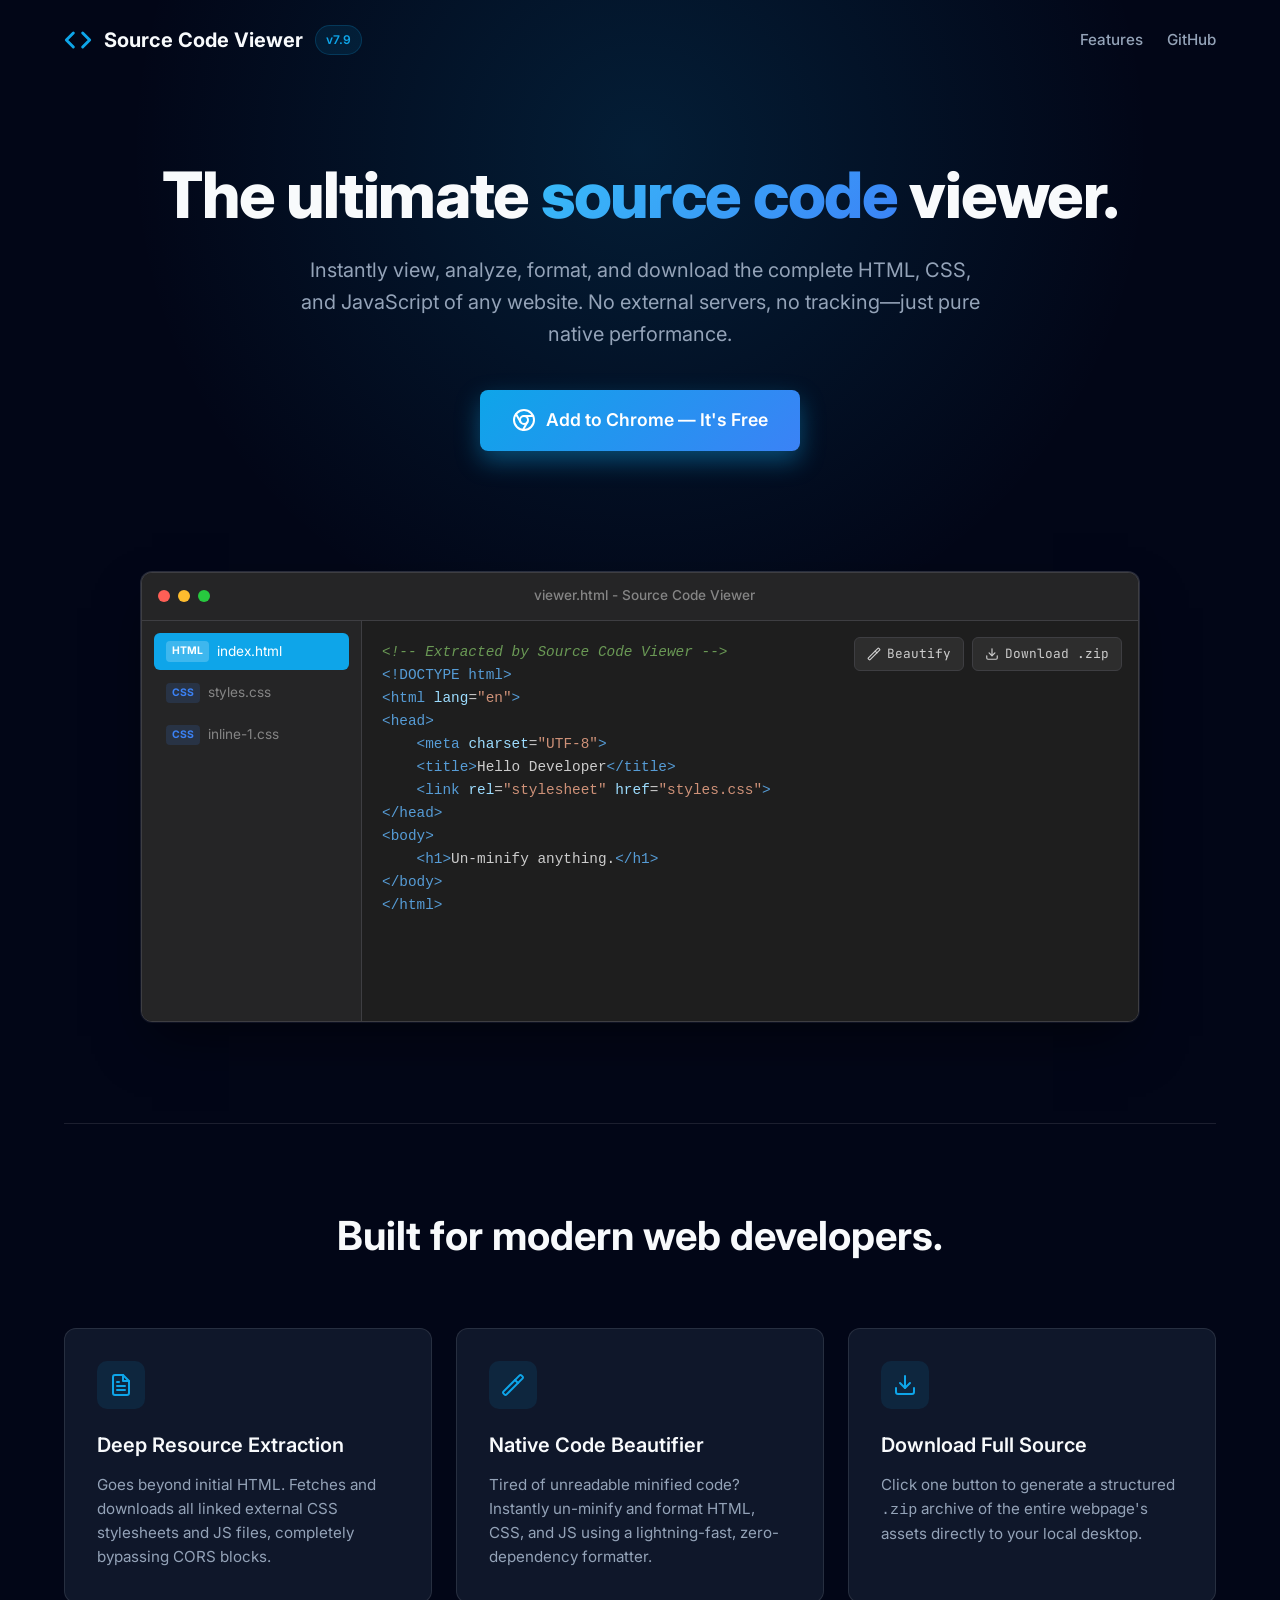
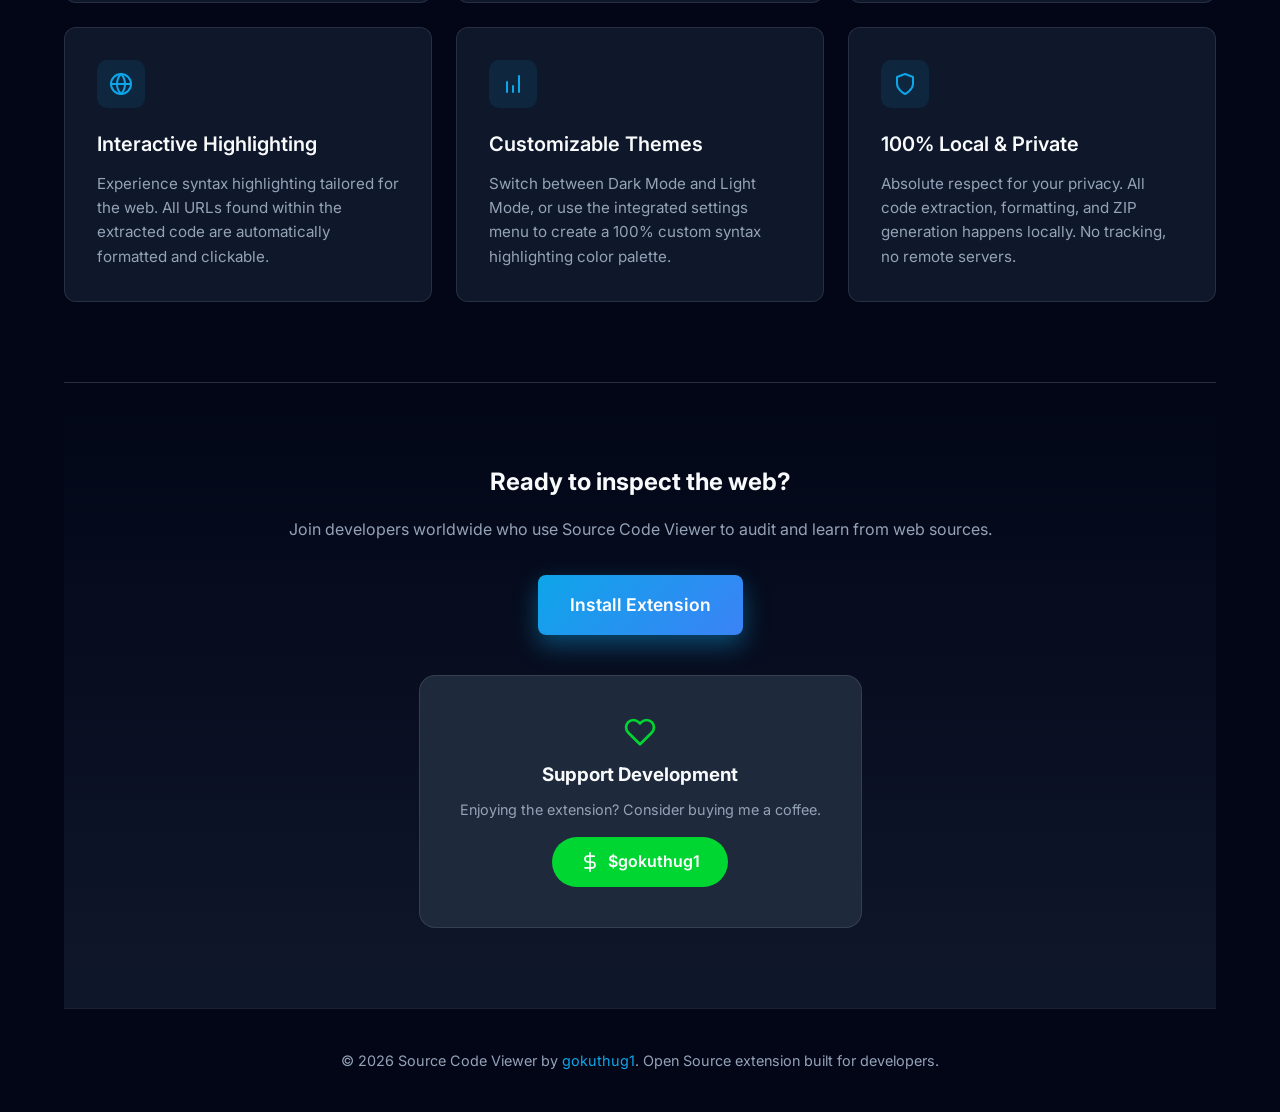
==== index.html @ 4343ae7f "Create index.html" ====
<!DOCTYPE html>
<html lang="en" class="scroll-smooth">
<head>
    <meta charset="UTF-8">
    <meta name="viewport" content="width=device-width, initial-scale=1.0">
    <title>Source Code Viewer | Ultimate Chrome Extension</title>
    <meta name="description" content="Displays and downloads the HTML, CSS, and JavaScript source code of the current page. Now with accurate file sizes and modern UI.">
    
    <!-- Google Fonts -->
    <link rel="preconnect" href="https://fonts.googleapis.com">
    <link rel="preconnect" href="https://fonts.gstatic.com" crossorigin>
    <link href="https://fonts.googleapis.com/css2?family=Inter:wght@400;500;600;700;800&family=JetBrains+Mono:wght@400;500&display=swap" rel="stylesheet">
    
    <style>
        :root {
            --brand-primary: #0ea5e9;
            --brand-secondary: #3b82f6;
            --brand-glow: rgba(14, 165, 233, 0.4);
            --bg-base: #020617; 
            --bg-surface: #0f172a; 
            --bg-surface-elevated: #1e293b; 
            --text-main: #f8fafc; 
            --text-muted: #94a3b8; 
            --border: rgba(255, 255, 255, 0.1);
            
            /* Editor Mockup Colors (From your themes.js) */
            --ed-bg: #1e1e1e;
            --ed-sec-bg: #252526;
            --ed-ter-bg: #2d2d2d;
            --ed-border: #3e3e42;
            --ed-text: #cccccc;
        }

        * {
            box-sizing: border-box;
            margin: 0;
            padding: 0;
        }

        body {
            font-family: 'Inter', sans-serif;
            background-color: var(--bg-base);
            color: var(--text-main);
            line-height: 1.6;
            overflow-x: hidden;
        }

        /* Background Effects */
        .bg-glow {
            position: absolute;
            top: -10%;
            left: 50%;
            transform: translateX(-50%);
            width: 100vw;
            height: 800px;
            background: radial-gradient(circle at 50% 30%, rgba(14, 165, 233, 0.15) 0%, rgba(2, 6, 23, 0) 60%);
            z-index: -1;
            pointer-events: none;
        }

        .container {
            max-width: 1200px;
            margin: 0 auto;
            padding: 0 24px;
        }

        /* Navigation */
        nav {
            display: flex;
            justify-content: space-between;
            align-items: center;
            padding: 24px 0;
            position: relative;
            z-index: 10;
        }

        .nav-logo {
            display: flex;
            align-items: center;
            gap: 12px;
            font-weight: 700;
            font-size: 1.25rem;
            color: var(--text-main);
            text-decoration: none;
        }

        .nav-logo svg {
            color: var(--brand-primary);
        }

        .badge {
            background: rgba(14, 165, 233, 0.1);
            color: var(--brand-primary);
            padding: 4px 10px;
            border-radius: 20px;
            font-size: 0.75rem;
            font-weight: 600;
            border: 1px solid rgba(14, 165, 233, 0.2);
        }

        .nav-links {
            display: flex;
            gap: 24px;
            align-items: center;
        }

        .nav-links a {
            color: var(--text-muted);
            text-decoration: none;
            font-size: 0.95rem;
            font-weight: 500;
            transition: color 0.2s;
        }

        .nav-links a:hover {
            color: var(--text-main);
        }

        /* Hero Section */
        .hero {
            text-align: center;
            padding: 80px 0 60px;
            position: relative;
            z-index: 10;
        }

        .hero h1 {
            font-size: 4rem;
            font-weight: 800;
            line-height: 1.1;
            margin-bottom: 24px;
            letter-spacing: -0.02em;
        }

        .text-gradient {
            background: linear-gradient(135deg, #38bdf8, #3b82f6);
            -webkit-background-clip: text;
            -webkit-text-fill-color: transparent;
        }

        .hero p {
            font-size: 1.25rem;
            color: var(--text-muted);
            max-width: 700px;
            margin: 0 auto 40px;
        }

        .btn-primary {
            display: inline-flex;
            align-items: center;
            gap: 10px;
            background: linear-gradient(135deg, var(--brand-primary), var(--brand-secondary));
            color: white;
            padding: 16px 32px;
            border-radius: 8px;
            font-size: 1.1rem;
            font-weight: 600;
            text-decoration: none;
            box-shadow: 0 10px 25px var(--brand-glow);
            transition: transform 0.2s, box-shadow 0.2s;
        }

        .btn-primary:hover {
            transform: translateY(-2px);
            box-shadow: 0 15px 35px var(--brand-glow);
        }

        /* Mockup UI */
        .mockup-wrapper {
            position: relative;
            margin: 60px auto 100px;
            max-width: 1000px;
            border-radius: 12px;
            padding: 1px;
            background: linear-gradient(180deg, rgba(255,255,255,0.15) 0%, rgba(255,255,255,0.05) 100%);
            box-shadow: 0 25px 50px -12px rgba(0, 0, 0, 0.5);
            z-index: 10;
        }

        .mockup-window {
            background-color: var(--ed-bg);
            border-radius: 11px;
            overflow: hidden;
            display: flex;
            flex-direction: column;
            border: 1px solid var(--ed-border);
        }

        .mockup-header {
            height: 48px;
            background-color: var(--ed-sec-bg);
            border-bottom: 1px solid var(--ed-border);
            display: flex;
            align-items: center;
            padding: 0 16px;
            gap: 16px;
        }

        .mac-dots {
            display: flex;
            gap: 8px;
        }

        .mac-dots div {
            width: 12px;
            height: 12px;
            border-radius: 50%;
        }

        .dot-red { background: #ff5f56; }
        .dot-yellow { background: #ffbd2e; }
        .dot-green { background: #27c93f; }

        .mockup-title {
            font-family: var(--font-sans);
            font-size: 0.85rem;
            color: #858585;
            font-weight: 500;
            margin-left: auto;
            margin-right: auto;
            padding-right: 60px; /* Offset to center */
        }

        .mockup-body {
            display: flex;
            height: 400px;
        }

        .mockup-sidebar {
            width: 220px;
            background-color: var(--ed-sec-bg);
            border-right: 1px solid var(--ed-border);
            padding: 12px;
            display: flex;
            flex-direction: column;
            gap: 4px;
        }

        .mockup-file {
            padding: 8px 12px;
            border-radius: 6px;
            font-size: 0.85rem;
            color: #858585;
            display: flex;
            align-items: center;
            gap: 8px;
            cursor: pointer;
        }

        .mockup-file.active {
            background-color: var(--brand-primary);
            color: white;
        }

        .mockup-tag {
            font-size: 0.65rem;
            font-weight: 700;
            padding: 2px 6px;
            border-radius: 4px;
        }

        .tag-html { background: rgba(249, 115, 22, 0.15); color: #f97316; }
        .tag-css { background: rgba(59, 130, 246, 0.15); color: #3b82f6; }
        .active .tag-html, .active .tag-css { background: rgba(255,255,255,0.2); color: white; }

        .mockup-editor {
            flex-grow: 1;
            padding: 20px;
            background-color: var(--ed-bg);
            font-family: 'JetBrains Mono', monospace;
            font-size: 0.9rem;
            color: var(--ed-text);
            overflow: hidden;
            position: relative;
        }

        .mockup-toolbar {
            position: absolute;
            top: 16px;
            right: 16px;
            display: flex;
            gap: 8px;
        }

        .mockup-btn {
            background-color: var(--ed-ter-bg);
            border: 1px solid var(--ed-border);
            color: var(--ed-text);
            padding: 6px 12px;
            border-radius: 6px;
            font-size: 0.8rem;
            display: flex;
            align-items: center;
            gap: 6px;
        }

        /* Syntax Highlighting */
        .tk-tag { color: #569cd6; }
        .tk-attr { color: #9cdcfe; }
        .tk-str { color: #ce9178; }
        .tk-comment { color: #6a9955; font-style: italic; }

        /* Features Section */
        .features {
            padding: 80px 0;
            border-top: 1px solid var(--border);
            position: relative;
        }

        .section-title {
            text-align: center;
            font-size: 2.5rem;
            font-weight: 700;
            margin-bottom: 60px;
        }

        .features-grid {
            display: grid;
            grid-template-columns: repeat(auto-fit, minmax(300px, 1fr));
            gap: 24px;
        }

        .feature-card {
            background: var(--bg-surface);
            border: 1px solid var(--border);
            border-radius: 12px;
            padding: 32px;
            transition: transform 0.2s, background 0.2s;
        }

        .feature-card:hover {
            transform: translateY(-5px);
            background: var(--bg-surface-elevated);
        }

        .feature-icon {
            width: 48px;
            height: 48px;
            border-radius: 10px;
            background: rgba(14, 165, 233, 0.1);
            color: var(--brand-primary);
            display: flex;
            align-items: center;
            justify-content: center;
            margin-bottom: 20px;
        }

        .feature-icon svg {
            width: 24px;
            height: 24px;
        }

        .feature-card h3 {
            font-size: 1.25rem;
            margin-bottom: 12px;
            font-weight: 600;
        }

        .feature-card p {
            color: var(--text-muted);
            font-size: 0.95rem;
        }

        /* Footer & CTA */
        .cta-section {
            padding: 80px 0;
            text-align: center;
            background: linear-gradient(180deg, var(--bg-base) 0%, var(--bg-surface) 100%);
            border-top: 1px solid var(--border);
        }

        .donation-box {
            display: inline-flex;
            flex-direction: column;
            align-items: center;
            padding: 40px;
            background: var(--bg-surface-elevated);
            border: 1px solid var(--border);
            border-radius: 16px;
            margin-top: 40px;
        }

        .btn-cashapp {
            background: #00D632;
            color: white;
            text-decoration: none;
            padding: 12px 28px;
            border-radius: 30px;
            font-weight: 600;
            display: inline-flex;
            align-items: center;
            gap: 8px;
            margin-top: 16px;
            transition: transform 0.2s;
        }

        .btn-cashapp:hover {
            transform: scale(1.05);
        }

        footer {
            padding: 40px 0;
            text-align: center;
            color: var(--text-muted);
            border-top: 1px solid var(--border);
            font-size: 0.9rem;
        }

        footer a {
            color: var(--brand-primary);
            text-decoration: none;
        }

        @media (max-width: 768px) {
            .hero h1 { font-size: 2.5rem; }
            .hero p { font-size: 1rem; }
            .mockup-body { flex-direction: column; height: auto; }
            .mockup-sidebar { width: 100%; border-right: none; border-bottom: 1px solid var(--ed-border); }
            .mockup-editor { height: 300px; overflow-y: auto; }
        }
    </style>
</head>
<body>

    <div class="bg-glow"></div>

    <div class="container">
        <!-- Navigation -->
        <nav>
            <a href="#" class="nav-logo">
                <svg xmlns="http://www.w3.org/2000/svg" width="28" height="28" viewBox="0 0 24 24" fill="none" stroke="currentColor" stroke-width="2.5" stroke-linecap="round" stroke-linejoin="round">
                    <polyline points="16 18 22 12 16 6"></polyline>
                    <polyline points="8 6 2 12 8 18"></polyline>
                </svg>
                Source Code Viewer
                <span class="badge">v7.9</span>
            </a>
            <div class="nav-links">
                <a href="#features">Features</a>
                <a href="https://github.com/gokuthug1/scv" target="_blank">GitHub</a>
            </div>
        </nav>

        <!-- Hero Section -->
        <header class="hero">
            <h1>The ultimate <span class="text-gradient">source code</span> viewer.</h1>
            <p>Instantly view, analyze, format, and download the complete HTML, CSS, and JavaScript of any website. No external servers, no tracking—just pure native performance.</p>
            
            <a href="https://chromewebstore.google.com/" target="_blank" class="btn-primary">
                <svg xmlns="http://www.w3.org/2000/svg" width="24" height="24" viewBox="0 0 24 24" fill="none" stroke="currentColor" stroke-width="2" stroke-linecap="round" stroke-linejoin="round">
                    <circle cx="12" cy="12" r="10"></circle>
                    <circle cx="12" cy="12" r="4"></circle>
                    <line x1="21.17" y1="8" x2="12" y2="8"></line>
                    <line x1="3.95" y1="6.06" x2="8.54" y2="14"></line>
                    <line x1="10.88" y1="21.94" x2="15.46" y2="14"></line>
                </svg>
                Add to Chrome — It's Free
            </a>
        </header>

        <!-- Mockup Visual -->
        <div class="mockup-wrapper">
            <div class="mockup-window">
                <div class="mockup-header">
                    <div class="mac-dots">
                        <div class="dot-red"></div>
                        <div class="dot-yellow"></div>
                        <div class="dot-green"></div>
                    </div>
                    <div class="mockup-title">viewer.html - Source Code Viewer</div>
                </div>
                <div class="mockup-body">
                    <div class="mockup-sidebar">
                        <div class="mockup-file active">
                            <span class="mockup-tag tag-html">HTML</span> index.html
                        </div>
                        <div class="mockup-file">
                            <span class="mockup-tag tag-css">CSS</span> styles.css
                        </div>
                        <div class="mockup-file">
                            <span class="mockup-tag tag-css">CSS</span> inline-1.css
                        </div>
                    </div>
                    <div class="mockup-editor">
                        <div class="mockup-toolbar">
                            <div class="mockup-btn">
                                <svg xmlns="http://www.w3.org/2000/svg" width="14" height="14" viewBox="0 0 24 24" fill="none" stroke="currentColor" stroke-width="2" stroke-linecap="round" stroke-linejoin="round"><path d="m21.64 3.64-1.28-1.28a1.21 1.21 0 0 0-1.72 0L2.36 18.64a1.21 1.21 0 0 0 0 1.72l1.28 1.28a1.2 1.2 0 0 0 1.72 0L21.64 5.36a1.2 1.2 0 0 0 0-1.72z"></path><line x1="14" y1="7" x2="17" y2="10"></line></svg>
                                Beautify
                            </div>
                            <div class="mockup-btn">
                                <svg xmlns="http://www.w3.org/2000/svg" width="14" height="14" viewBox="0 0 24 24" fill="none" stroke="currentColor" stroke-width="2" stroke-linecap="round" stroke-linejoin="round"><path d="M21 15v4a2 2 0 0 1-2 2H5a2 2 0 0 1-2-2v-4"></path><polyline points="7 10 12 15 17 10"></polyline><line x1="12" y1="15" x2="12" y2="3"></line></svg>
                                Download .zip
                            </div>
                        </div>
<pre><code><span class="tk-comment">&lt;!-- Extracted by Source Code Viewer --&gt;</span>
<span class="tk-tag">&lt;!DOCTYPE html&gt;</span>
<span class="tk-tag">&lt;html</span> <span class="tk-attr">lang</span>=<span class="tk-str">"en"</span><span class="tk-tag">&gt;</span>
<span class="tk-tag">&lt;head&gt;</span>
    <span class="tk-tag">&lt;meta</span> <span class="tk-attr">charset</span>=<span class="tk-str">"UTF-8"</span><span class="tk-tag">&gt;</span>
    <span class="tk-tag">&lt;title&gt;</span>Hello Developer<span class="tk-tag">&lt;/title&gt;</span>
    <span class="tk-tag">&lt;link</span> <span class="tk-attr">rel</span>=<span class="tk-str">"stylesheet"</span> <span class="tk-attr">href</span>=<span class="tk-str">"styles.css"</span><span class="tk-tag">&gt;</span>
<span class="tk-tag">&lt;/head&gt;</span>
<span class="tk-tag">&lt;body&gt;</span>
    <span class="tk-tag">&lt;h1&gt;</span>Un-minify anything.<span class="tk-tag">&lt;/h1&gt;</span>
<span class="tk-tag">&lt;/body&gt;</span>
<span class="tk-tag">&lt;/html&gt;</span></code></pre>
                    </div>
                </div>
            </div>
        </div>

        <!-- Features Section -->
        <section id="features" class="features">
            <h2 class="section-title">Built for modern web developers.</h2>
            <div class="features-grid">
                
                <div class="feature-card">
                    <div class="feature-icon">
                        <svg xmlns="http://www.w3.org/2000/svg" viewBox="0 0 24 24" fill="none" stroke="currentColor" stroke-width="2" stroke-linecap="round" stroke-linejoin="round"><path d="M14 2H6a2 2 0 0 0-2 2v16a2 2 0 0 0 2 2h12a2 2 0 0 0 2-2V8z"></path><polyline points="14 2 14 8 20 8"></polyline><line x1="16" y1="13" x2="8" y2="13"></line><line x1="16" y1="17" x2="8" y2="17"></line><polyline points="10 9 9 9 8 9"></polyline></svg>
                    </div>
                    <h3>Deep Resource Extraction</h3>
                    <p>Goes beyond initial HTML. Fetches and downloads all linked external CSS stylesheets and JS files, completely bypassing CORS blocks.</p>
                </div>

                <div class="feature-card">
                    <div class="feature-icon">
                        <svg xmlns="http://www.w3.org/2000/svg" viewBox="0 0 24 24" fill="none" stroke="currentColor" stroke-width="2" stroke-linecap="round" stroke-linejoin="round"><path d="m21.64 3.64-1.28-1.28a1.21 1.21 0 0 0-1.72 0L2.36 18.64a1.21 1.21 0 0 0 0 1.72l1.28 1.28a1.2 1.2 0 0 0 1.72 0L21.64 5.36a1.2 1.2 0 0 0 0-1.72z"></path><line x1="14" y1="7" x2="17" y2="10"></line></svg>
                    </div>
                    <h3>Native Code Beautifier</h3>
                    <p>Tired of unreadable minified code? Instantly un-minify and format HTML, CSS, and JS using a lightning-fast, zero-dependency formatter.</p>
                </div>

                <div class="feature-card">
                    <div class="feature-icon">
                        <svg xmlns="http://www.w3.org/2000/svg" viewBox="0 0 24 24" fill="none" stroke="currentColor" stroke-width="2" stroke-linecap="round" stroke-linejoin="round"><path d="M21 15v4a2 2 0 0 1-2 2H5a2 2 0 0 1-2-2v-4"></path><polyline points="7 10 12 15 17 10"></polyline><line x1="12" y1="15" x2="12" y2="3"></line></svg>
                    </div>
                    <h3>Download Full Source</h3>
                    <p>Click one button to generate a structured <code>.zip</code> archive of the entire webpage's assets directly to your local desktop.</p>
                </div>

                <div class="feature-card">
                    <div class="feature-icon">
                        <svg xmlns="http://www.w3.org/2000/svg" viewBox="0 0 24 24" fill="none" stroke="currentColor" stroke-width="2" stroke-linecap="round" stroke-linejoin="round"><circle cx="12" cy="12" r="10"></circle><path d="M12 2a14.5 14.5 0 0 0 0 20 14.5 14.5 0 0 0 0-20"></path><path d="M2 12h20"></path></svg>
                    </div>
                    <h3>Interactive Highlighting</h3>
                    <p>Experience syntax highlighting tailored for the web. All URLs found within the extracted code are automatically formatted and clickable.</p>
                </div>

                <div class="feature-card">
                    <div class="feature-icon">
                        <svg xmlns="http://www.w3.org/2000/svg" viewBox="0 0 24 24" fill="none" stroke="currentColor" stroke-width="2" stroke-linecap="round" stroke-linejoin="round"><path d="M12 20v-6M6 20V10M18 20V4"></path></svg>
                    </div>
                    <h3>Customizable Themes</h3>
                    <p>Switch between Dark Mode and Light Mode, or use the integrated settings menu to create a 100% custom syntax highlighting color palette.</p>
                </div>

                <div class="feature-card">
                    <div class="feature-icon">
                        <svg xmlns="http://www.w3.org/2000/svg" viewBox="0 0 24 24" fill="none" stroke="currentColor" stroke-width="2" stroke-linecap="round" stroke-linejoin="round"><path d="M12 22s8-4 8-10V5l-8-3-8 3v7c0 6 8 10 8 10z"></path></svg>
                    </div>
                    <h3>100% Local & Private</h3>
                    <p>Absolute respect for your privacy. All code extraction, formatting, and ZIP generation happens locally. No tracking, no remote servers.</p>
                </div>

            </div>
        </section>

        <!-- Call to Action -->
        <section class="cta-section">
            <h2>Ready to inspect the web?</h2>
            <p style="color: var(--text-muted); margin: 16px 0 32px;">Join developers worldwide who use Source Code Viewer to audit and learn from web sources.</p>
            <a href="https://chromewebstore.google.com/detail/source-code-viewer/jfcfmlcbjaloijgkjhfkfioonngengnm" target="_blank" class="btn-primary">
                Install Extension
            </a>

            <div style="width: 100%;"></div>

            <div class="donation-box">
                <svg xmlns="http://www.w3.org/2000/svg" width="32" height="32" viewBox="0 0 24 24" fill="none" stroke="currentColor" stroke-width="2" stroke-linecap="round" stroke-linejoin="round" style="color: #00D632; margin-bottom: 12px;">
                    <path d="M20.84 4.61a5.5 5.5 0 0 0-7.78 0L12 5.67l-1.06-1.06a5.5 5.5 0 0 0-7.78 7.78l1.06 1.06L12 21.23l7.78-7.78 1.06-1.06a5.5 5.5 0 0 0 0-7.78z"></path>
                </svg>
                <h3>Support Development</h3>
                <p style="color: var(--text-muted); font-size: 0.9rem; margin-top: 8px;">Enjoying the extension? Consider buying me a coffee.</p>
                <a href="https://cash.app/$gokuthug1" target="_blank" class="btn-cashapp">
                    <svg xmlns="http://www.w3.org/2000/svg" width="20" height="20" viewBox="0 0 24 24" fill="none" stroke="currentColor" stroke-width="2" stroke-linecap="round" stroke-linejoin="round">
                        <line x1="12" y1="1" x2="12" y2="23"></line>
                        <path d="M17 5H9.5a3.5 3.5 0 0 0 0 7h5a3.5 3.5 0 0 1 0 7H6"></path>
                    </svg>
                    $gokuthug1
                </a>
            </div>
        </section>

        <!-- Footer -->
        <footer>
            <p>&copy; 2026 Source Code Viewer by <a href="https://github.com/gokuthug1" target="_blank">gokuthug1</a>. Open Source extension built for developers.</p>
        </footer>
    </div>

</body>
</html>
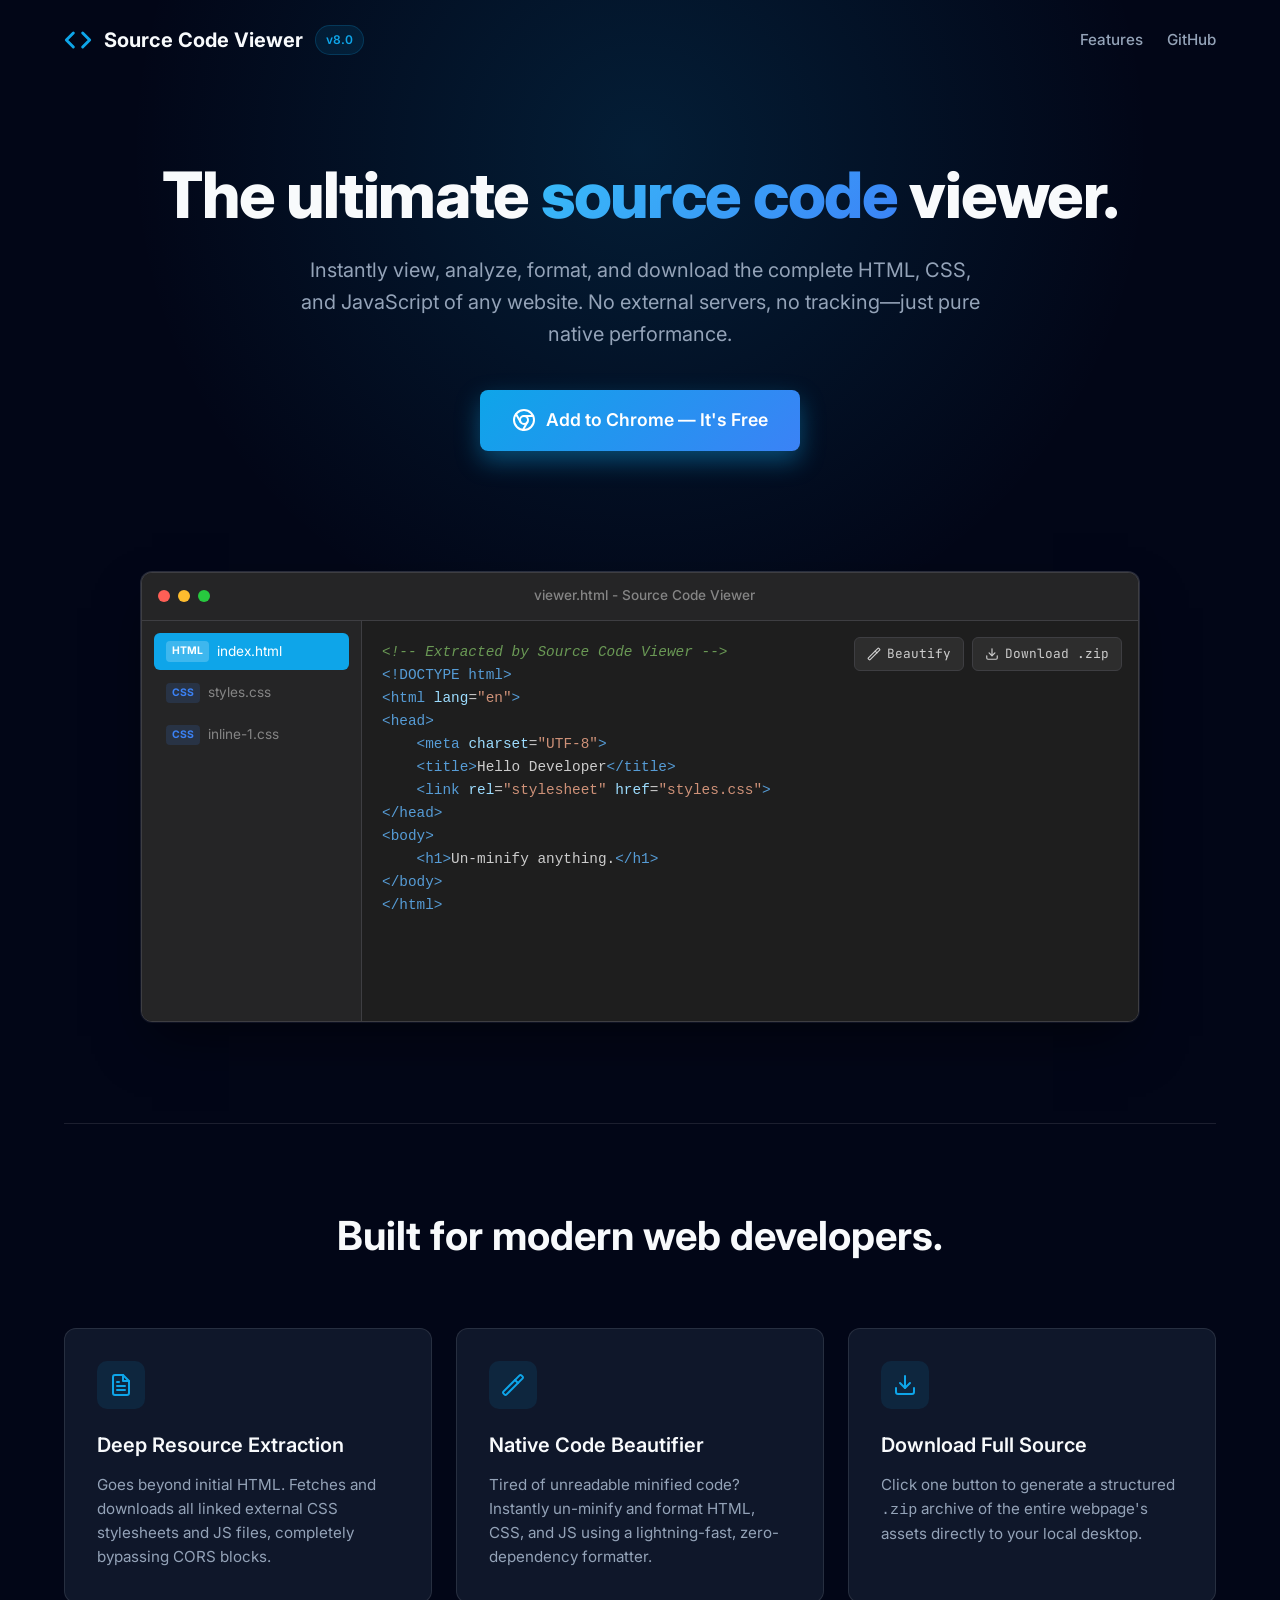
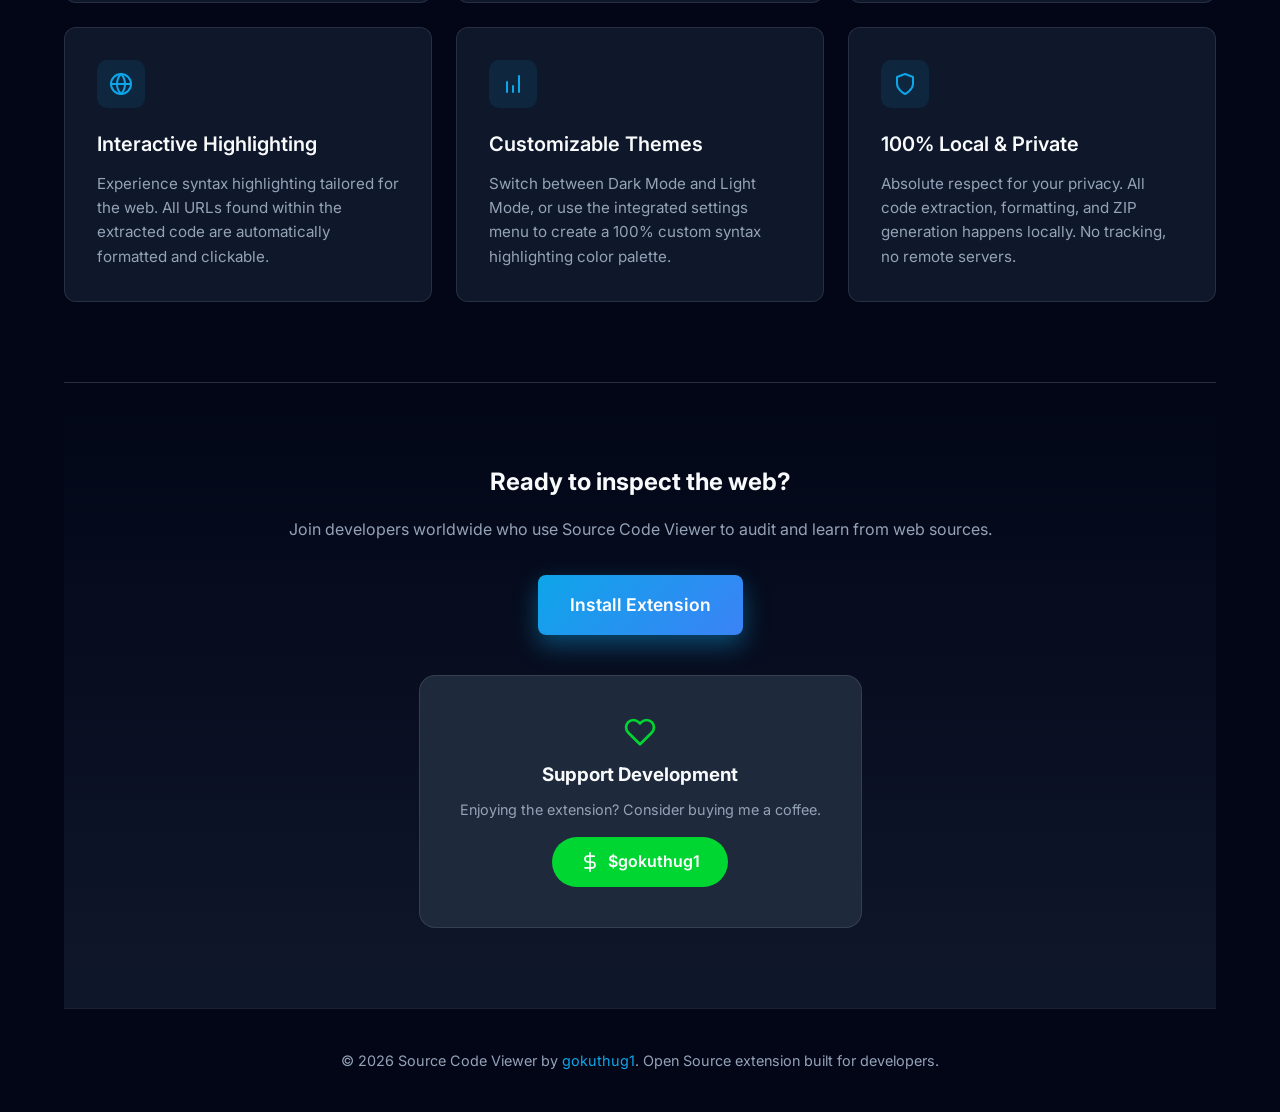
==== commit eee3a6d6: "Update version badge from v7.9 to v8.0" ====
--- a/index.html
+++ b/index.html
@@ -4,6 +4,7 @@
     <meta charset="UTF-8">
     <meta name="viewport" content="width=device-width, initial-scale=1.0">
     <title>Source Code Viewer | Ultimate Chrome Extension</title>
+    <link rel="icon" type="image/png" href="v.png">
     <meta name="description" content="Displays and downloads the HTML, CSS, and JavaScript source code of the current page. Now with accurate file sizes and modern UI.">
     
     <!-- Google Fonts -->
@@ -433,11 +434,11 @@
                     <polyline points="8 6 2 12 8 18"></polyline>
                 </svg>
                 Source Code Viewer
-                <span class="badge">v7.9</span>
+                <span class="badge">v8.0</span>
             </a>
             <div class="nav-links">
                 <a href="#features">Features</a>
-                <a href="https://github.com/gokuthug1/scv" target="_blank">GitHub</a>
+                <a href="https://github.com/gokuthug1" target="_blank">GitHub</a>
             </div>
         </nav>
 
@@ -446,7 +447,8 @@
             <h1>The ultimate <span class="text-gradient">source code</span> viewer.</h1>
             <p>Instantly view, analyze, format, and download the complete HTML, CSS, and JavaScript of any website. No external servers, no tracking—just pure native performance.</p>
             
-            <a href="https://chromewebstore.google.com/" target="_blank" class="btn-primary">
+            <!-- UPDATED STORE LINK HERE -->
+            <a href="https://chromewebstore.google.com/detail/source-code-viewer/jfcfmlcbjaloijgkjhfkfioonngengnm" target="_blank" class="btn-primary">
                 <svg xmlns="http://www.w3.org/2000/svg" width="24" height="24" viewBox="0 0 24 24" fill="none" stroke="currentColor" stroke-width="2" stroke-linecap="round" stroke-linejoin="round">
                     <circle cx="12" cy="12" r="10"></circle>
                     <circle cx="12" cy="12" r="4"></circle>
@@ -569,6 +571,8 @@
         <section class="cta-section">
             <h2>Ready to inspect the web?</h2>
             <p style="color: var(--text-muted); margin: 16px 0 32px;">Join developers worldwide who use Source Code Viewer to audit and learn from web sources.</p>
+            
+            <!-- UPDATED STORE LINK HERE -->
             <a href="https://chromewebstore.google.com/detail/source-code-viewer/jfcfmlcbjaloijgkjhfkfioonngengnm" target="_blank" class="btn-primary">
                 Install Extension
             </a>
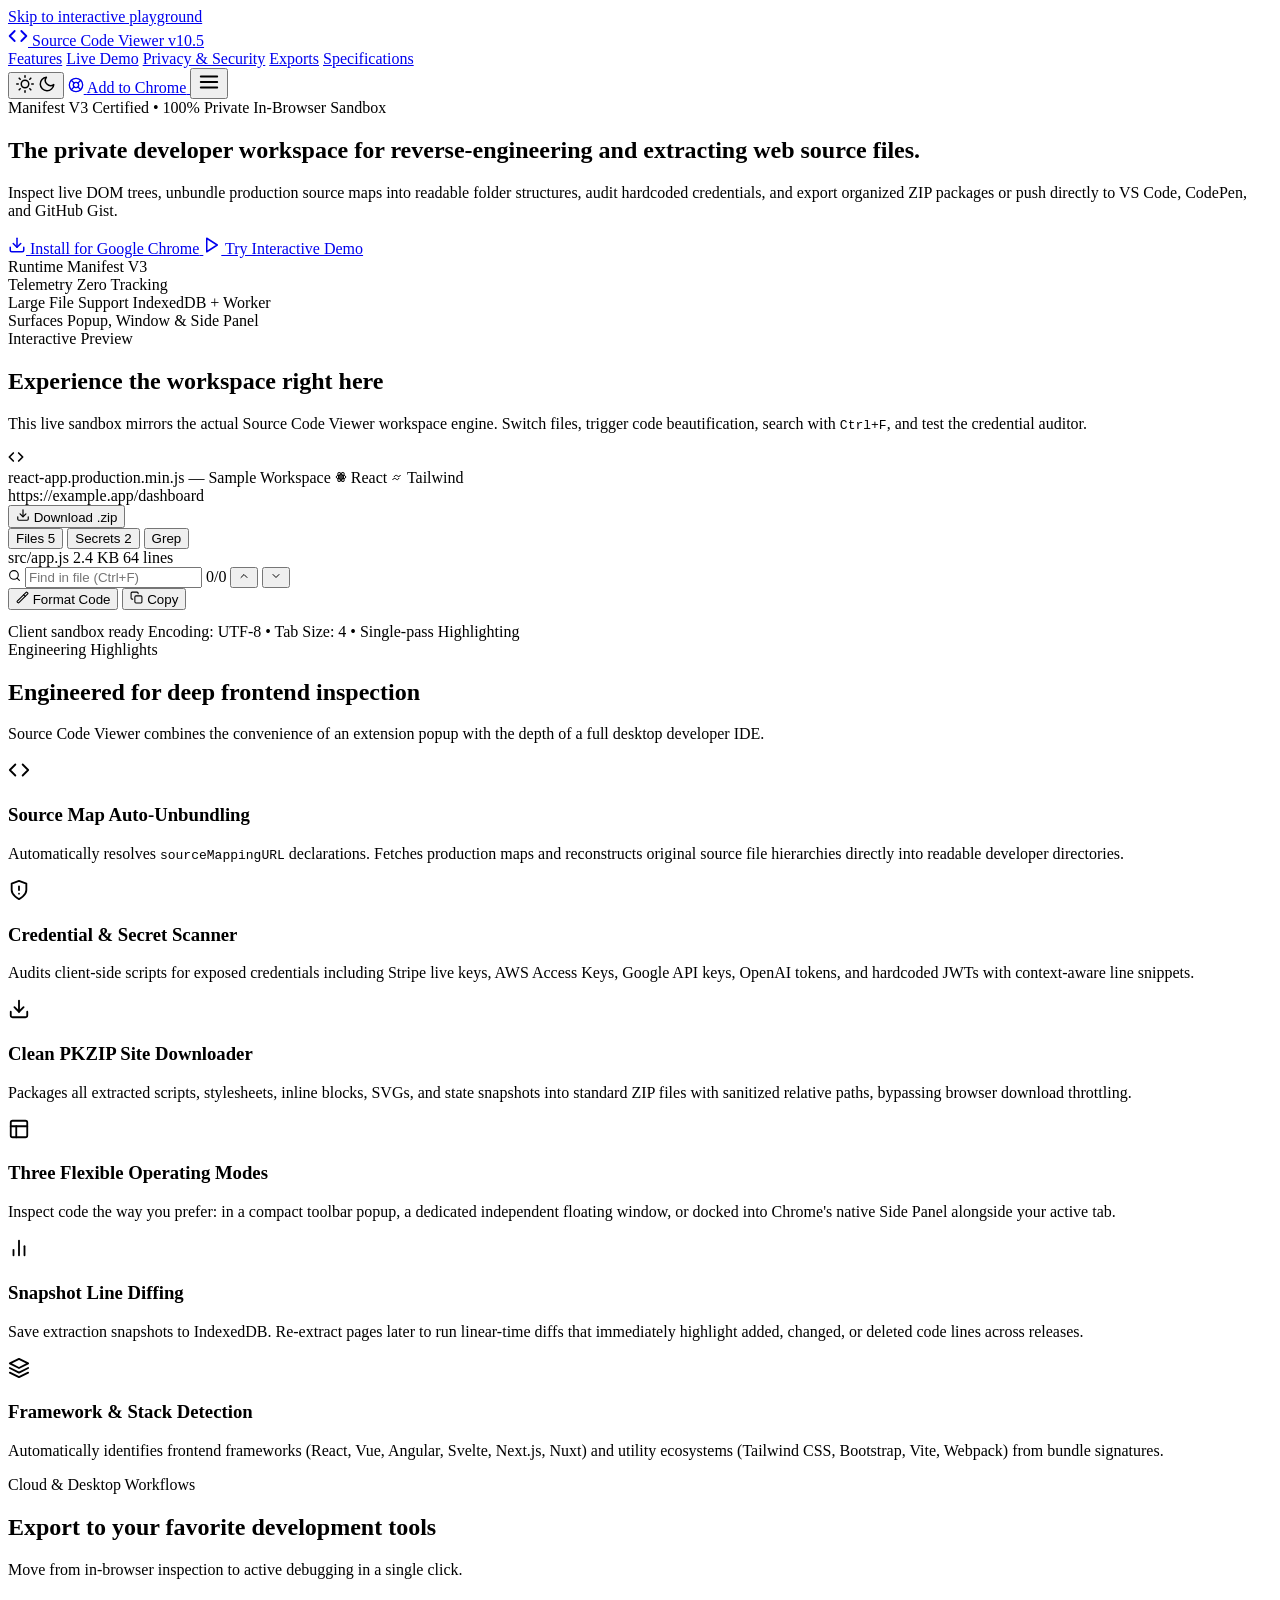
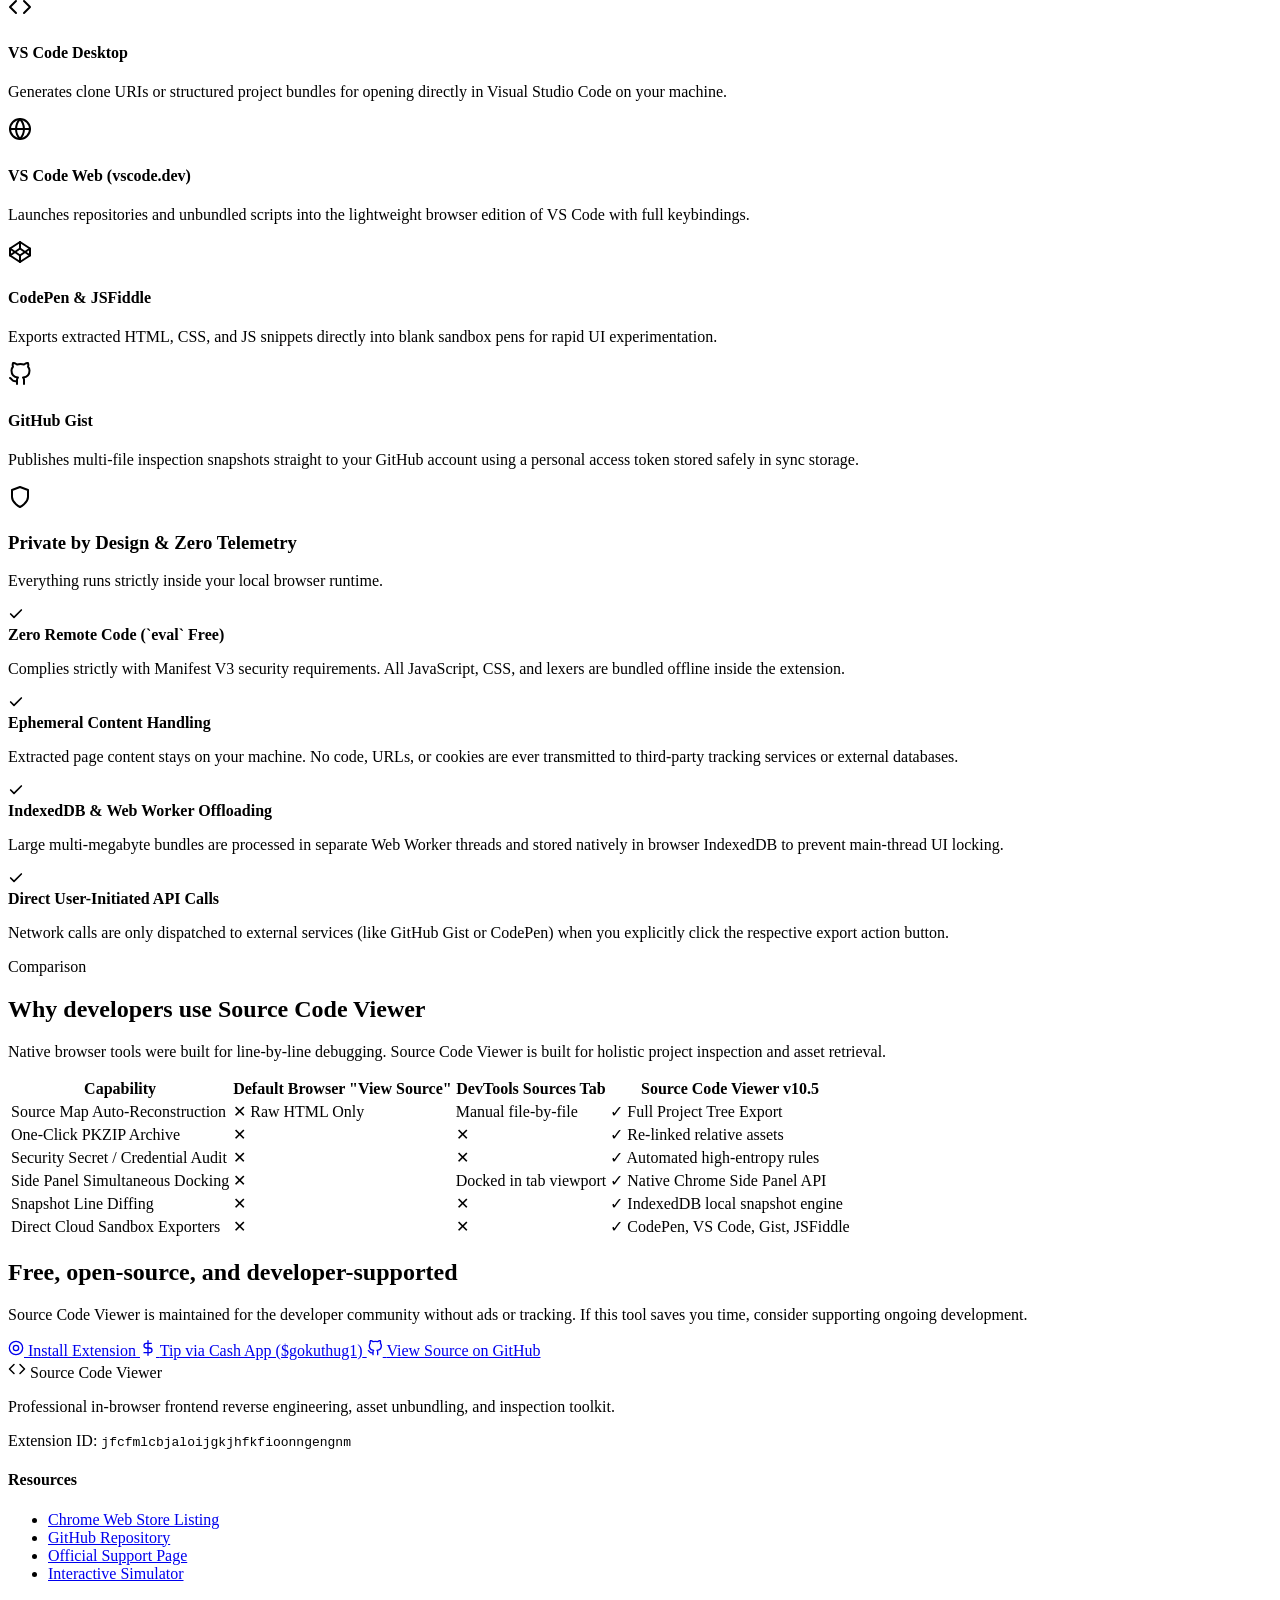
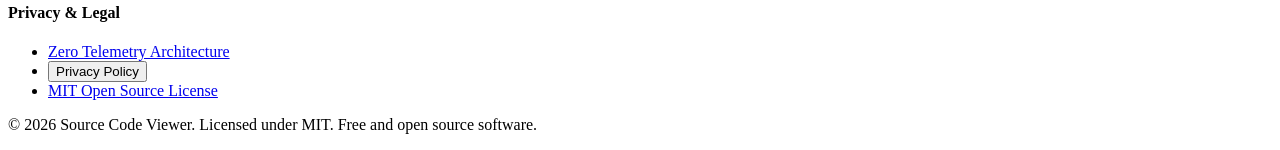
==== commit 855ea25d: "Update index.html" ====
--- a/index.html
+++ b/index.html
@@ -1,605 +1,684 @@
 <!DOCTYPE html>
-<html lang="en" class="scroll-smooth">
+<html lang="en" data-theme="dark">
 <head>
-    <meta charset="UTF-8">
-    <meta name="viewport" content="width=device-width, initial-scale=1.0">
-    <title>Source Code Viewer | Ultimate Chrome Extension</title>
-    <link rel="icon" type="image/png" href="v.png">
-    <meta name="description" content="Displays and downloads the HTML, CSS, and JavaScript source code of the current page. Now with accurate file sizes and modern UI.">
-    
-    <!-- Google Fonts -->
-    <link rel="preconnect" href="https://fonts.googleapis.com">
-    <link rel="preconnect" href="https://fonts.gstatic.com" crossorigin>
-    <link href="https://fonts.googleapis.com/css2?family=Inter:wght@400;500;600;700;800&family=JetBrains+Mono:wght@400;500&display=swap" rel="stylesheet">
-    
-    <style>
-        :root {
-            --brand-primary: #0ea5e9;
-            --brand-secondary: #3b82f6;
-            --brand-glow: rgba(14, 165, 233, 0.4);
-            --bg-base: #020617; 
-            --bg-surface: #0f172a; 
-            --bg-surface-elevated: #1e293b; 
-            --text-main: #f8fafc; 
-            --text-muted: #94a3b8; 
-            --border: rgba(255, 255, 255, 0.1);
-            
-            /* Editor Mockup Colors (From your themes.js) */
-            --ed-bg: #1e1e1e;
-            --ed-sec-bg: #252526;
-            --ed-ter-bg: #2d2d2d;
-            --ed-border: #3e3e42;
-            --ed-text: #cccccc;
-        }
-
-        * {
-            box-sizing: border-box;
-            margin: 0;
-            padding: 0;
-        }
-
-        body {
-            font-family: 'Inter', sans-serif;
-            background-color: var(--bg-base);
-            color: var(--text-main);
-            line-height: 1.6;
-            overflow-x: hidden;
-        }
-
-        /* Background Effects */
-        .bg-glow {
-            position: absolute;
-            top: -10%;
-            left: 50%;
-            transform: translateX(-50%);
-            width: 100vw;
-            height: 800px;
-            background: radial-gradient(circle at 50% 30%, rgba(14, 165, 233, 0.15) 0%, rgba(2, 6, 23, 0) 60%);
-            z-index: -1;
-            pointer-events: none;
-        }
-
-        .container {
-            max-width: 1200px;
-            margin: 0 auto;
-            padding: 0 24px;
-        }
-
-        /* Navigation */
-        nav {
-            display: flex;
-            justify-content: space-between;
-            align-items: center;
-            padding: 24px 0;
-            position: relative;
-            z-index: 10;
-        }
-
-        .nav-logo {
-            display: flex;
-            align-items: center;
-            gap: 12px;
-            font-weight: 700;
-            font-size: 1.25rem;
-            color: var(--text-main);
-            text-decoration: none;
-        }
-
-        .nav-logo svg {
-            color: var(--brand-primary);
-        }
-
-        .badge {
-            background: rgba(14, 165, 233, 0.1);
-            color: var(--brand-primary);
-            padding: 4px 10px;
-            border-radius: 20px;
-            font-size: 0.75rem;
-            font-weight: 600;
-            border: 1px solid rgba(14, 165, 233, 0.2);
-        }
-
-        .nav-links {
-            display: flex;
-            gap: 24px;
-            align-items: center;
-        }
-
-        .nav-links a {
-            color: var(--text-muted);
-            text-decoration: none;
-            font-size: 0.95rem;
-            font-weight: 500;
-            transition: color 0.2s;
-        }
-
-        .nav-links a:hover {
-            color: var(--text-main);
-        }
-
-        /* Hero Section */
-        .hero {
-            text-align: center;
-            padding: 80px 0 60px;
-            position: relative;
-            z-index: 10;
-        }
-
-        .hero h1 {
-            font-size: 4rem;
-            font-weight: 800;
-            line-height: 1.1;
-            margin-bottom: 24px;
-            letter-spacing: -0.02em;
-        }
-
-        .text-gradient {
-            background: linear-gradient(135deg, #38bdf8, #3b82f6);
-            -webkit-background-clip: text;
-            -webkit-text-fill-color: transparent;
-        }
-
-        .hero p {
-            font-size: 1.25rem;
-            color: var(--text-muted);
-            max-width: 700px;
-            margin: 0 auto 40px;
-        }
-
-        .btn-primary {
-            display: inline-flex;
-            align-items: center;
-            gap: 10px;
-            background: linear-gradient(135deg, var(--brand-primary), var(--brand-secondary));
-            color: white;
-            padding: 16px 32px;
-            border-radius: 8px;
-            font-size: 1.1rem;
-            font-weight: 600;
-            text-decoration: none;
-            box-shadow: 0 10px 25px var(--brand-glow);
-            transition: transform 0.2s, box-shadow 0.2s;
-        }
-
-        .btn-primary:hover {
-            transform: translateY(-2px);
-            box-shadow: 0 15px 35px var(--brand-glow);
-        }
-
-        /* Mockup UI */
-        .mockup-wrapper {
-            position: relative;
-            margin: 60px auto 100px;
-            max-width: 1000px;
-            border-radius: 12px;
-            padding: 1px;
-            background: linear-gradient(180deg, rgba(255,255,255,0.15) 0%, rgba(255,255,255,0.05) 100%);
-            box-shadow: 0 25px 50px -12px rgba(0, 0, 0, 0.5);
-            z-index: 10;
-        }
-
-        .mockup-window {
-            background-color: var(--ed-bg);
-            border-radius: 11px;
-            overflow: hidden;
-            display: flex;
-            flex-direction: column;
-            border: 1px solid var(--ed-border);
-        }
-
-        .mockup-header {
-            height: 48px;
-            background-color: var(--ed-sec-bg);
-            border-bottom: 1px solid var(--ed-border);
-            display: flex;
-            align-items: center;
-            padding: 0 16px;
-            gap: 16px;
-        }
-
-        .mac-dots {
-            display: flex;
-            gap: 8px;
-        }
-
-        .mac-dots div {
-            width: 12px;
-            height: 12px;
-            border-radius: 50%;
-        }
-
-        .dot-red { background: #ff5f56; }
-        .dot-yellow { background: #ffbd2e; }
-        .dot-green { background: #27c93f; }
-
-        .mockup-title {
-            font-family: var(--font-sans);
-            font-size: 0.85rem;
-            color: #858585;
-            font-weight: 500;
-            margin-left: auto;
-            margin-right: auto;
-            padding-right: 60px; /* Offset to center */
-        }
-
-        .mockup-body {
-            display: flex;
-            height: 400px;
-        }
-
-        .mockup-sidebar {
-            width: 220px;
-            background-color: var(--ed-sec-bg);
-            border-right: 1px solid var(--ed-border);
-            padding: 12px;
-            display: flex;
-            flex-direction: column;
-            gap: 4px;
-        }
-
-        .mockup-file {
-            padding: 8px 12px;
-            border-radius: 6px;
-            font-size: 0.85rem;
-            color: #858585;
-            display: flex;
-            align-items: center;
-            gap: 8px;
-            cursor: pointer;
-        }
-
-        .mockup-file.active {
-            background-color: var(--brand-primary);
-            color: white;
-        }
-
-        .mockup-tag {
-            font-size: 0.65rem;
-            font-weight: 700;
-            padding: 2px 6px;
-            border-radius: 4px;
-        }
-
-        .tag-html { background: rgba(249, 115, 22, 0.15); color: #f97316; }
-        .tag-css { background: rgba(59, 130, 246, 0.15); color: #3b82f6; }
-        .active .tag-html, .active .tag-css { background: rgba(255,255,255,0.2); color: white; }
-
-        .mockup-editor {
-            flex-grow: 1;
-            padding: 20px;
-            background-color: var(--ed-bg);
-            font-family: 'JetBrains Mono', monospace;
-            font-size: 0.9rem;
-            color: var(--ed-text);
-            overflow: hidden;
-            position: relative;
-        }
-
-        .mockup-toolbar {
-            position: absolute;
-            top: 16px;
-            right: 16px;
-            display: flex;
-            gap: 8px;
-        }
-
-        .mockup-btn {
-            background-color: var(--ed-ter-bg);
-            border: 1px solid var(--ed-border);
-            color: var(--ed-text);
-            padding: 6px 12px;
-            border-radius: 6px;
-            font-size: 0.8rem;
-            display: flex;
-            align-items: center;
-            gap: 6px;
-        }
-
-        /* Syntax Highlighting */
-        .tk-tag { color: #569cd6; }
-        .tk-attr { color: #9cdcfe; }
-        .tk-str { color: #ce9178; }
-        .tk-comment { color: #6a9955; font-style: italic; }
-
-        /* Features Section */
-        .features {
-            padding: 80px 0;
-            border-top: 1px solid var(--border);
-            position: relative;
-        }
-
-        .section-title {
-            text-align: center;
-            font-size: 2.5rem;
-            font-weight: 700;
-            margin-bottom: 60px;
-        }
-
-        .features-grid {
-            display: grid;
-            grid-template-columns: repeat(auto-fit, minmax(300px, 1fr));
-            gap: 24px;
-        }
-
-        .feature-card {
-            background: var(--bg-surface);
-            border: 1px solid var(--border);
-            border-radius: 12px;
-            padding: 32px;
-            transition: transform 0.2s, background 0.2s;
-        }
-
-        .feature-card:hover {
-            transform: translateY(-5px);
-            background: var(--bg-surface-elevated);
-        }
-
-        .feature-icon {
-            width: 48px;
-            height: 48px;
-            border-radius: 10px;
-            background: rgba(14, 165, 233, 0.1);
-            color: var(--brand-primary);
-            display: flex;
-            align-items: center;
-            justify-content: center;
-            margin-bottom: 20px;
-        }
-
-        .feature-icon svg {
-            width: 24px;
-            height: 24px;
-        }
-
-        .feature-card h3 {
-            font-size: 1.25rem;
-            margin-bottom: 12px;
-            font-weight: 600;
-        }
-
-        .feature-card p {
-            color: var(--text-muted);
-            font-size: 0.95rem;
-        }
-
-        /* Footer & CTA */
-        .cta-section {
-            padding: 80px 0;
-            text-align: center;
-            background: linear-gradient(180deg, var(--bg-base) 0%, var(--bg-surface) 100%);
-            border-top: 1px solid var(--border);
-        }
-
-        .donation-box {
-            display: inline-flex;
-            flex-direction: column;
-            align-items: center;
-            padding: 40px;
-            background: var(--bg-surface-elevated);
-            border: 1px solid var(--border);
-            border-radius: 16px;
-            margin-top: 40px;
-        }
-
-        .btn-cashapp {
-            background: #00D632;
-            color: white;
-            text-decoration: none;
-            padding: 12px 28px;
-            border-radius: 30px;
-            font-weight: 600;
-            display: inline-flex;
-            align-items: center;
-            gap: 8px;
-            margin-top: 16px;
-            transition: transform 0.2s;
-        }
-
-        .btn-cashapp:hover {
-            transform: scale(1.05);
-        }
-
-        footer {
-            padding: 40px 0;
-            text-align: center;
-            color: var(--text-muted);
-            border-top: 1px solid var(--border);
-            font-size: 0.9rem;
-        }
-
-        footer a {
-            color: var(--brand-primary);
-            text-decoration: none;
-        }
-
-        @media (max-width: 768px) {
-            .hero h1 { font-size: 2.5rem; }
-            .hero p { font-size: 1rem; }
-            .mockup-body { flex-direction: column; height: auto; }
-            .mockup-sidebar { width: 100%; border-right: none; border-bottom: 1px solid var(--ed-border); }
-            .mockup-editor { height: 300px; overflow-y: auto; }
-        }
-    </style>
+  <meta charset="UTF-8">
+  <meta name="viewport" content="width=device-width, initial-scale=1.0">
+  <title>Source Code Viewer — In-Browser Web Source Inspection & Reverse-Engineering Workspace</title>
+  <meta name="description" content="Inspect, beautify, audit for leaked credentials, reconstruct source maps, and export complete webpage source packages in a private, 100% client-side browser workspace.">
+  <link rel="preconnect" href="https://fonts.googleapis.com">
+  <link rel="preconnect" href="https://fonts.gstatic.com" crossorigin>
+  <link href="https://fonts.googleapis.com/css2?family=Inter:wght@400;500;600;700&family=JetBrains+Mono:wght@400;500;600&display=swap" rel="stylesheet">
+  <link rel="stylesheet" href="styles.css">
 </head>
 <body>
-
-    <div class="bg-glow"></div>
-
+  <a href="#playground" class="skip-link">Skip to interactive playground</a>
+
+  <!-- Navigation Bar -->
+  <header class="site-header">
+    <div class="nav-container">
+      <a href="#" class="brand-logo" aria-label="Source Code Viewer Homepage">
+        <span class="logo-icon" aria-hidden="true">
+          <svg viewBox="0 0 24 24" width="20" height="20" fill="none" stroke="currentColor" stroke-width="2.2" stroke-linecap="round" stroke-linejoin="round">
+            <polyline points="16 18 22 12 16 6"></polyline>
+            <polyline points="8 6 2 12 8 18"></polyline>
+          </svg>
+        </span>
+        <span class="brand-text">Source Code Viewer</span>
+        <span class="version-badge">v10.5</span>
+      </a>
+
+      <nav class="nav-links" id="primary-nav" aria-label="Main Navigation">
+        <a href="#features">Features</a>
+        <a href="#playground">Live Demo</a>
+        <a href="#security">Privacy & Security</a>
+        <a href="#integrations">Exports</a>
+        <a href="#specs">Specifications</a>
+      </nav>
+
+      <div class="nav-actions">
+        <button type="button" id="theme-toggle" class="btn-icon" aria-label="Toggle dark and light theme" title="Toggle theme">
+          <svg class="sun-icon" viewBox="0 0 24 24" width="18" height="18" fill="none" stroke="currentColor" stroke-width="2" stroke-linecap="round" stroke-linejoin="round" aria-hidden="true">
+            <circle cx="12" cy="12" r="5"></circle>
+            <line x1="12" y1="1" x2="12" y2="3"></line>
+            <line x1="12" y1="21" x2="12" y2="23"></line>
+            <line x1="4.22" y1="4.22" x2="5.64" y2="5.64"></line>
+            <line x1="18.36" y1="18.36" x2="19.78" y2="19.78"></line>
+            <line x1="1" y1="12" x2="3" y2="12"></line>
+            <line x1="21" y1="12" x2="23" y2="12"></line>
+            <line x1="4.22" y1="19.78" x2="5.64" y2="18.36"></line>
+            <line x1="18.36" y1="5.64" x2="19.78" y2="4.22"></line>
+          </svg>
+          <svg class="moon-icon" viewBox="0 0 24 24" width="18" height="18" fill="none" stroke="currentColor" stroke-width="2" stroke-linecap="round" stroke-linejoin="round" aria-hidden="true">
+            <path d="M21 12.79A9 9 0 1 1 11.21 3 7 7 0 0 0 21 12.79z"></path>
+          </svg>
+        </button>
+
+        <a href="https://chromewebstore.google.com/detail/jfcfmlcbjaloijgkjhfkfioonngengnm" target="_blank" rel="noopener noreferrer" class="btn btn-primary nav-cta">
+          <svg viewBox="0 0 24 24" width="16" height="16" fill="none" stroke="currentColor" stroke-width="2" stroke-linecap="round" stroke-linejoin="round" aria-hidden="true">
+            <circle cx="12" cy="12" r="10"></circle>
+            <circle cx="12" cy="12" r="4"></circle>
+            <line x1="4.93" y1="4.93" x2="9.17" y2="9.17"></line>
+            <line x1="14.83" y1="14.83" x2="19.07" y2="19.07"></line>
+            <line x1="14.83" y1="9.17" x2="19.07" y2="4.93"></line>
+            <line x1="4.93" y1="19.07" x2="9.17" y2="14.83"></line>
+          </svg>
+          <span>Add to Chrome</span>
+        </a>
+
+        <button type="button" class="mobile-menu-toggle" id="mobile-menu-btn" aria-expanded="false" aria-controls="primary-nav" aria-label="Toggle navigation menu">
+          <svg class="hamburger-icon" viewBox="0 0 24 24" width="22" height="22" fill="none" stroke="currentColor" stroke-width="2" stroke-linecap="round" stroke-linejoin="round" aria-hidden="true">
+            <line x1="3" y1="12" x2="21" y2="12"></line>
+            <line x1="3" y1="6" x2="21" y2="6"></line>
+            <line x1="3" y1="18" x2="21" y2="18"></line>
+          </svg>
+        </button>
+      </div>
+    </div>
+  </header>
+
+  <main>
+    <!-- Hero Section -->
+    <section class="hero-section">
+      <div class="container">
+        <div class="hero-content">
+          <div class="pill-badge">
+            <span class="status-dot" aria-hidden="true"></span>
+            <span>Manifest V3 Certified • 100% Private In-Browser Sandbox</span>
+          </div>
+
+          <h1 class="hero-title">
+            The private developer workspace for reverse-engineering and extracting web source files.
+          </h1>
+
+          <p class="hero-lead">
+            Inspect live DOM trees, unbundle production source maps into readable folder structures, audit hardcoded credentials, and export organized ZIP packages or push directly to VS Code, CodePen, and GitHub Gist.
+          </p>
+
+          <div class="hero-actions">
+            <a href="https://chromewebstore.google.com/detail/jfcfmlcbjaloijgkjhfkfioonngengnm" target="_blank" rel="noopener noreferrer" class="btn btn-primary btn-lg">
+              <svg viewBox="0 0 24 24" width="18" height="18" fill="none" stroke="currentColor" stroke-width="2" stroke-linecap="round" stroke-linejoin="round" aria-hidden="true">
+                <path d="M21 15v4a2 2 0 0 1-2 2H5a2 2 0 0 1-2-2v-4"></path>
+                <polyline points="7 10 12 15 17 10"></polyline>
+                <line x1="12" y1="15" x2="12" y2="3"></line>
+              </svg>
+              <span>Install for Google Chrome</span>
+            </a>
+
+            <a href="#playground" class="btn btn-secondary btn-lg">
+              <svg viewBox="0 0 24 24" width="18" height="18" fill="none" stroke="currentColor" stroke-width="2" stroke-linecap="round" stroke-linejoin="round" aria-hidden="true">
+                <polygon points="5 3 19 12 5 21 5 3"></polygon>
+              </svg>
+              <span>Try Interactive Demo</span>
+            </a>
+          </div>
+
+          <div class="hero-specs-row" aria-label="Core extension properties">
+            <div class="spec-item">
+              <span class="spec-label">Runtime</span>
+              <span class="spec-value">Manifest V3</span>
+            </div>
+            <div class="spec-divider" aria-hidden="true"></div>
+            <div class="spec-item">
+              <span class="spec-label">Telemetry</span>
+              <span class="spec-value">Zero Tracking</span>
+            </div>
+            <div class="spec-divider" aria-hidden="true"></div>
+            <div class="spec-item">
+              <span class="spec-label">Large File Support</span>
+              <span class="spec-value">IndexedDB + Worker</span>
+            </div>
+            <div class="spec-divider" aria-hidden="true"></div>
+            <div class="spec-item">
+              <span class="spec-label">Surfaces</span>
+              <span class="spec-value">Popup, Window & Side Panel</span>
+            </div>
+          </div>
+        </div>
+      </div>
+    </section>
+
+    <!-- Interactive Simulator / Playground -->
+    <section id="playground" class="playground-section">
+      <div class="container">
+        <div class="section-header">
+          <span class="section-tag">Interactive Preview</span>
+          <h2>Experience the workspace right here</h2>
+          <p>This live sandbox mirrors the actual Source Code Viewer workspace engine. Switch files, trigger code beautification, search with <code>Ctrl+F</code>, and test the credential auditor.</p>
+        </div>
+
+        <div class="workspace-card" id="demo-workspace">
+          <!-- Workspace Header -->
+          <div class="workspace-header">
+            <div class="workspace-title-group">
+              <div class="workspace-app-icon" aria-hidden="true">
+                <svg viewBox="0 0 24 24" width="16" height="16" fill="none" stroke="currentColor" stroke-width="2.5" stroke-linecap="round" stroke-linejoin="round">
+                  <polyline points="16 18 22 12 16 6"></polyline>
+                  <polyline points="8 6 2 12 8 18"></polyline>
+                </svg>
+              </div>
+              <div>
+                <div class="workspace-page-title">
+                  <span id="demo-page-title">react-app.production.min.js — Sample Workspace</span>
+                  <span class="framework-tag react-tag" title="React Detected">
+                    <svg viewBox="0 0 24 24" width="12" height="12" fill="none" stroke="currentColor" stroke-width="2" aria-hidden="true">
+                      <circle cx="12" cy="12" r="2"></circle>
+                      <ellipse cx="12" cy="12" rx="10" ry="4"></ellipse>
+                      <ellipse cx="12" cy="12" rx="10" ry="4" transform="rotate(60 12 12)"></ellipse>
+                      <ellipse cx="12" cy="12" rx="10" ry="4" transform="rotate(120 12 12)"></ellipse>
+                    </svg>
+                    React
+                  </span>
+                  <span class="framework-tag tailwind-tag" title="Tailwind CSS Detected">
+                    <svg viewBox="0 0 24 24" width="12" height="12" fill="none" stroke="currentColor" stroke-width="2" aria-hidden="true">
+                      <path d="M6 12c2-4 5-4 7-2s4 2 6-2"></path>
+                      <path d="M3 18c2-4 5-4 7-2s4 2 6-2"></path>
+                    </svg>
+                    Tailwind
+                  </span>
+                </div>
+                <span class="workspace-page-url">https://example.app/dashboard</span>
+              </div>
+            </div>
+
+            <div class="workspace-header-actions">
+              <button type="button" class="btn btn-sm btn-secondary" id="demo-download-zip" title="Simulate downloading all files into a structured PKZIP bundle">
+                <svg viewBox="0 0 24 24" width="14" height="14" fill="none" stroke="currentColor" stroke-width="2" stroke-linecap="round" stroke-linejoin="round" aria-hidden="true">
+                  <path d="M21 15v4a2 2 0 0 1-2 2H5a2 2 0 0 1-2-2v-4"></path>
+                  <polyline points="7 10 12 15 17 10"></polyline>
+                  <line x1="12" y1="15" x2="12" y2="3"></line>
+                </svg>
+                <span>Download .zip</span>
+              </button>
+            </div>
+          </div>
+
+          <!-- Workspace Body -->
+          <div class="workspace-body">
+            <!-- Sidebar Navigation -->
+            <aside class="workspace-sidebar" aria-label="File Explorer and Audit Panels">
+              <div class="sidebar-tabs" role="tablist">
+                <button type="button" role="tab" aria-selected="true" aria-controls="demo-panel-files" id="tab-btn-files" class="sidebar-tab active">
+                  Files <span class="tab-counter" id="demo-file-count">5</span>
+                </button>
+                <button type="button" role="tab" aria-selected="false" aria-controls="demo-panel-secrets" id="tab-btn-secrets" class="sidebar-tab">
+                  Secrets <span class="tab-counter alert" id="demo-secret-count">2</span>
+                </button>
+                <button type="button" role="tab" aria-selected="false" aria-controls="demo-panel-grep" id="tab-btn-grep" class="sidebar-tab">
+                  Grep
+                </button>
+              </div>
+
+              <!-- Files Panel -->
+              <div id="demo-panel-files" class="sidebar-panel active" role="tabpanel" aria-labelledby="tab-btn-files">
+                <div class="file-tree" id="demo-file-list"></div>
+              </div>
+
+              <!-- Secrets Audit Panel -->
+              <div id="demo-panel-secrets" class="sidebar-panel" role="tabpanel" aria-labelledby="tab-btn-secrets" hidden>
+                <div class="secrets-list" id="demo-secrets-list"></div>
+              </div>
+
+              <!-- Grep Global Search Panel -->
+              <div id="demo-panel-grep" class="sidebar-panel" role="tabpanel" aria-labelledby="tab-btn-grep" hidden>
+                <div class="grep-search-box">
+                  <input type="text" id="demo-grep-input" placeholder="Search across all files..." aria-label="Grep code across files">
+                </div>
+                <div class="grep-results" id="demo-grep-results">
+                  <p class="empty-text">Type search query to search across in-memory files.</p>
+                </div>
+              </div>
+            </aside>
+
+            <!-- Editor / Code Viewer Area -->
+            <div class="workspace-editor">
+              <div class="editor-toolbar">
+                <div class="editor-file-metadata">
+                  <span class="active-filename" id="demo-active-file-name">src/app.js</span>
+                  <span class="badge" id="demo-active-file-size">2.4 KB</span>
+                  <span class="badge" id="demo-active-file-lines">64 lines</span>
+                </div>
+
+                <div class="editor-toolbar-actions">
+                  <div class="search-inline-box" role="search">
+                    <svg viewBox="0 0 24 24" width="13" height="13" fill="none" stroke="currentColor" stroke-width="2" stroke-linecap="round" stroke-linejoin="round" aria-hidden="true">
+                      <circle cx="11" cy="11" r="8"></circle>
+                      <line x1="21" y1="21" x2="16.65" y2="16.65"></line>
+                    </svg>
+                    <input type="search" id="demo-search-input" placeholder="Find in file (Ctrl+F)" aria-label="Find text in active file">
+                    <span class="search-count" id="demo-search-count">0/0</span>
+                    <button type="button" class="btn-icon-xs" id="demo-search-prev" aria-label="Previous match" title="Previous match">
+                      <svg viewBox="0 0 24 24" width="12" height="12" fill="none" stroke="currentColor" stroke-width="2" stroke-linecap="round" stroke-linejoin="round" aria-hidden="true"><polyline points="18 15 12 9 6 15"></polyline></svg>
+                    </button>
+                    <button type="button" class="btn-icon-xs" id="demo-search-next" aria-label="Next match" title="Next match">
+                      <svg viewBox="0 0 24 24" width="12" height="12" fill="none" stroke="currentColor" stroke-width="2" stroke-linecap="round" stroke-linejoin="round" aria-hidden="true"><polyline points="6 9 12 15 18 9"></polyline></svg>
+                    </button>
+                  </div>
+
+                  <button type="button" class="btn btn-sm btn-secondary" id="demo-beautify-btn" title="Beautify unformatted minified code">
+                    <svg viewBox="0 0 24 24" width="13" height="13" fill="none" stroke="currentColor" stroke-width="2" stroke-linecap="round" stroke-linejoin="round" aria-hidden="true">
+                      <path d="m21.64 3.64-1.28-1.28a1.21 1.21 0 0 0-1.72 0L2.36 18.64a1.21 1.21 0 0 0 0 1.72l1.28 1.28a1.2 1.2 0 0 0 1.72 0L21.64 5.36a1.2 1.2 0 0 0 0-1.72z"></path>
+                      <line x1="14" y1="7" x2="17" y2="10"></line>
+                    </svg>
+                    <span>Format Code</span>
+                  </button>
+
+                  <button type="button" class="btn btn-sm btn-secondary" id="demo-copy-btn" title="Copy active file contents to clipboard">
+                    <svg viewBox="0 0 24 24" width="13" height="13" fill="none" stroke="currentColor" stroke-width="2" stroke-linecap="round" stroke-linejoin="round" aria-hidden="true">
+                      <rect x="9" y="9" width="13" height="13" rx="2" ry="2"></rect>
+                      <path d="M5 15H4a2 2 0 0 1-2-2V4a2 2 0 0 1 2-2h9a2 2 0 0 1 2 2v1"></path>
+                    </svg>
+                    <span id="demo-copy-text">Copy</span>
+                  </button>
+                </div>
+              </div>
+
+              <!-- Code Content with Gutter -->
+              <div class="code-viewport" id="demo-code-viewport">
+                <div class="editor-gutter" id="demo-gutter" aria-hidden="true"></div>
+                <pre class="editor-pre"><code id="demo-code-container" class="hljs"></code></pre>
+              </div>
+            </div>
+          </div>
+
+          <!-- Simulator Footer Bar -->
+          <div class="workspace-footer">
+            <span class="status-indicator">
+              <span class="dot-green" aria-hidden="true"></span>
+              Client sandbox ready
+            </span>
+            <span class="footer-meta">Encoding: UTF-8 • Tab Size: 4 • Single-pass Highlighting</span>
+          </div>
+        </div>
+      </div>
+    </section>
+
+    <!-- Key Features Grid -->
+    <section id="features" class="features-section">
+      <div class="container">
+        <div class="section-header">
+          <span class="section-tag">Engineering Highlights</span>
+          <h2>Engineered for deep frontend inspection</h2>
+          <p>Source Code Viewer combines the convenience of an extension popup with the depth of a full desktop developer IDE.</p>
+        </div>
+
+        <div class="features-grid">
+          <!-- Feature 1 -->
+          <article class="feature-card">
+            <div class="feature-icon" aria-hidden="true">
+              <svg viewBox="0 0 24 24" width="22" height="22" fill="none" stroke="currentColor" stroke-width="2" stroke-linecap="round" stroke-linejoin="round">
+                <polyline points="16 18 22 12 16 6"></polyline>
+                <polyline points="8 6 2 12 8 18"></polyline>
+              </svg>
+            </div>
+            <h3>Source Map Auto-Unbundling</h3>
+            <p>Automatically resolves <code>sourceMappingURL</code> declarations. Fetches production maps and reconstructs original source file hierarchies directly into readable developer directories.</p>
+          </article>
+
+          <!-- Feature 2 -->
+          <article class="feature-card">
+            <div class="feature-icon alert-icon" aria-hidden="true">
+              <svg viewBox="0 0 24 24" width="22" height="22" fill="none" stroke="currentColor" stroke-width="2" stroke-linecap="round" stroke-linejoin="round">
+                <path d="M12 22s8-4 8-10V5l-8-3-8 3v7c0 6 8 10 8 10z"></path>
+                <line x1="12" y1="8" x2="12" y2="12"></line>
+                <line x1="12" y1="16" x2="12.01" y2="16"></line>
+              </svg>
+            </div>
+            <h3>Credential & Secret Scanner</h3>
+            <p>Audits client-side scripts for exposed credentials including Stripe live keys, AWS Access Keys, Google API keys, OpenAI tokens, and hardcoded JWTs with context-aware line snippets.</p>
+          </article>
+
+          <!-- Feature 3 -->
+          <article class="feature-card">
+            <div class="feature-icon" aria-hidden="true">
+              <svg viewBox="0 0 24 24" width="22" height="22" fill="none" stroke="currentColor" stroke-width="2" stroke-linecap="round" stroke-linejoin="round">
+                <path d="M21 15v4a2 2 0 0 1-2 2H5a2 2 0 0 1-2-2v-4"></path>
+                <polyline points="7 10 12 15 17 10"></polyline>
+                <line x1="12" y1="15" x2="12" y2="3"></line>
+              </svg>
+            </div>
+            <h3>Clean PKZIP Site Downloader</h3>
+            <p>Packages all extracted scripts, stylesheets, inline blocks, SVGs, and state snapshots into standard ZIP files with sanitized relative paths, bypassing browser download throttling.</p>
+          </article>
+
+          <!-- Feature 4 -->
+          <article class="feature-card">
+            <div class="feature-icon" aria-hidden="true">
+              <svg viewBox="0 0 24 24" width="22" height="22" fill="none" stroke="currentColor" stroke-width="2" stroke-linecap="round" stroke-linejoin="round">
+                <rect x="3" y="3" width="18" height="18" rx="2" ry="2"></rect>
+                <line x1="3" y1="9" x2="21" y2="9"></line>
+                <line x1="9" y1="21" x2="9" y2="9"></line>
+              </svg>
+            </div>
+            <h3>Three Flexible Operating Modes</h3>
+            <p>Inspect code the way you prefer: in a compact toolbar popup, a dedicated independent floating window, or docked into Chrome's native Side Panel alongside your active tab.</p>
+          </article>
+
+          <!-- Feature 5 -->
+          <article class="feature-card">
+            <div class="feature-icon" aria-hidden="true">
+              <svg viewBox="0 0 24 24" width="22" height="22" fill="none" stroke="currentColor" stroke-width="2" stroke-linecap="round" stroke-linejoin="round">
+                <line x1="18" y1="20" x2="18" y2="10"></line>
+                <line x1="12" y1="20" x2="12" y2="4"></line>
+                <line x1="6" y1="20" x2="6" y2="14"></line>
+              </svg>
+            </div>
+            <h3>Snapshot Line Diffing</h3>
+            <p>Save extraction snapshots to IndexedDB. Re-extract pages later to run linear-time diffs that immediately highlight added, changed, or deleted code lines across releases.</p>
+          </article>
+
+          <!-- Feature 6 -->
+          <article class="feature-card">
+            <div class="feature-icon" aria-hidden="true">
+              <svg viewBox="0 0 24 24" width="22" height="22" fill="none" stroke="currentColor" stroke-width="2" stroke-linecap="round" stroke-linejoin="round">
+                <polygon points="12 2 2 7 12 12 22 7 12 2"></polygon>
+                <polyline points="2 17 12 22 22 17"></polyline>
+                <polyline points="2 12 12 17 22 12"></polyline>
+              </svg>
+            </div>
+            <h3>Framework & Stack Detection</h3>
+            <p>Automatically identifies frontend frameworks (React, Vue, Angular, Svelte, Next.js, Nuxt) and utility ecosystems (Tailwind CSS, Bootstrap, Vite, Webpack) from bundle signatures.</p>
+          </article>
+        </div>
+      </div>
+    </section>
+
+    <!-- Integrations Section -->
+    <section id="integrations" class="integrations-section">
+      <div class="container">
+        <div class="section-header">
+          <span class="section-tag">Cloud & Desktop Workflows</span>
+          <h2>Export to your favorite development tools</h2>
+          <p>Move from in-browser inspection to active debugging in a single click.</p>
+        </div>
+
+        <div class="integrations-grid">
+          <div class="integration-card">
+            <div class="integration-header">
+              <svg viewBox="0 0 24 24" width="24" height="24" fill="none" stroke="currentColor" stroke-width="2" stroke-linecap="round" stroke-linejoin="round" aria-hidden="true">
+                <polyline points="16 18 22 12 16 6"></polyline>
+                <polyline points="8 6 2 12 8 18"></polyline>
+              </svg>
+              <h4>VS Code Desktop</h4>
+            </div>
+            <p>Generates clone URIs or structured project bundles for opening directly in Visual Studio Code on your machine.</p>
+          </div>
+
+          <div class="integration-card">
+            <div class="integration-header">
+              <svg viewBox="0 0 24 24" width="24" height="24" fill="none" stroke="currentColor" stroke-width="2" stroke-linecap="round" stroke-linejoin="round" aria-hidden="true">
+                <circle cx="12" cy="12" r="10"></circle>
+                <line x1="2" y1="12" x2="22" y2="12"></line>
+                <path d="M12 2a15.3 15.3 0 0 1 4 10 15.3 15.3 0 0 1-4 10 15.3 15.3 0 0 1-4-10 15.3 15.3 0 0 1 4-10z"></path>
+              </svg>
+              <h4>VS Code Web (vscode.dev)</h4>
+            </div>
+            <p>Launches repositories and unbundled scripts into the lightweight browser edition of VS Code with full keybindings.</p>
+          </div>
+
+          <div class="integration-card">
+            <div class="integration-header">
+              <svg viewBox="0 0 24 24" width="24" height="24" fill="none" stroke="currentColor" stroke-width="2" stroke-linecap="round" stroke-linejoin="round" aria-hidden="true">
+                <polygon points="12 2 22 8.5 22 15.5 12 22 2 15.5 2 8.5 12 2"></polygon>
+                <line x1="12" y1="22" x2="12" y2="15.5"></line>
+                <polyline points="22 8.5 12 15.5 2 8.5"></polyline>
+                <polyline points="2 15.5 12 8.5 22 15.5"></polyline>
+                <line x1="12" y1="2" x2="12" y2="8.5"></line>
+              </svg>
+              <h4>CodePen & JSFiddle</h4>
+            </div>
+            <p>Exports extracted HTML, CSS, and JS snippets directly into blank sandbox pens for rapid UI experimentation.</p>
+          </div>
+
+          <div class="integration-card">
+            <div class="integration-header">
+              <svg viewBox="0 0 24 24" width="24" height="24" fill="none" stroke="currentColor" stroke-width="2" stroke-linecap="round" stroke-linejoin="round" aria-hidden="true">
+                <path d="M9 19c-5 1.5-5-2.5-7-3m14 6v-3.87a3.37 3.37 0 0 0-.94-2.61c3.14-.35 6.44-1.54 6.44-7A5.44 5.44 0 0 0 20 4.77 5.07 5.07 0 0 0 19.91 1S18.73.65 16 2.48a13.38 13.38 0 0 0-7 0C6.27.65 5.09 1 5.09 1A5.07 5.07 0 0 0 5 4.77a5.44 5.44 0 0 0-1.5 3.78c0 5.42 3.3 6.61 6.44 7A3.37 3.37 0 0 0 9 18.13V22"></path>
+              </svg>
+              <h4>GitHub Gist</h4>
+            </div>
+            <p>Publishes multi-file inspection snapshots straight to your GitHub account using a personal access token stored safely in sync storage.</p>
+          </div>
+        </div>
+      </div>
+    </section>
+
+    <!-- Privacy & Security Architecture -->
+    <section id="security" class="security-section">
+      <div class="container">
+        <div class="security-card">
+          <div class="security-badge-header">
+            <div class="security-shield-icon" aria-hidden="true">
+              <svg viewBox="0 0 24 24" width="24" height="24" fill="none" stroke="currentColor" stroke-width="2" stroke-linecap="round" stroke-linejoin="round">
+                <path d="M12 22s8-4 8-10V5l-8-3-8 3v7c0 6 8 10 8 10z"></path>
+              </svg>
+            </div>
+            <div>
+              <h3>Private by Design & Zero Telemetry</h3>
+              <p>Everything runs strictly inside your local browser runtime.</p>
+            </div>
+          </div>
+
+          <div class="security-points-grid">
+            <div class="sec-item">
+              <span class="sec-check" aria-hidden="true">
+                <svg viewBox="0 0 24 24" width="16" height="16" fill="none" stroke="currentColor" stroke-width="2.5" stroke-linecap="round" stroke-linejoin="round"><polyline points="20 6 9 17 4 12"></polyline></svg>
+              </span>
+              <div>
+                <strong>Zero Remote Code (`eval` Free)</strong>
+                <p>Complies strictly with Manifest V3 security requirements. All JavaScript, CSS, and lexers are bundled offline inside the extension.</p>
+              </div>
+            </div>
+
+            <div class="sec-item">
+              <span class="sec-check" aria-hidden="true">
+                <svg viewBox="0 0 24 24" width="16" height="16" fill="none" stroke="currentColor" stroke-width="2.5" stroke-linecap="round" stroke-linejoin="round"><polyline points="20 6 9 17 4 12"></polyline></svg>
+              </span>
+              <div>
+                <strong>Ephemeral Content Handling</strong>
+                <p>Extracted page content stays on your machine. No code, URLs, or cookies are ever transmitted to third-party tracking services or external databases.</p>
+              </div>
+            </div>
+
+            <div class="sec-item">
+              <span class="sec-check" aria-hidden="true">
+                <svg viewBox="0 0 24 24" width="16" height="16" fill="none" stroke="currentColor" stroke-width="2.5" stroke-linecap="round" stroke-linejoin="round"><polyline points="20 6 9 17 4 12"></polyline></svg>
+              </span>
+              <div>
+                <strong>IndexedDB & Web Worker Offloading</strong>
+                <p>Large multi-megabyte bundles are processed in separate Web Worker threads and stored natively in browser IndexedDB to prevent main-thread UI locking.</p>
+              </div>
+            </div>
+
+            <div class="sec-item">
+              <span class="sec-check" aria-hidden="true">
+                <svg viewBox="0 0 24 24" width="16" height="16" fill="none" stroke="currentColor" stroke-width="2.5" stroke-linecap="round" stroke-linejoin="round"><polyline points="20 6 9 17 4 12"></polyline></svg>
+              </span>
+              <div>
+                <strong>Direct User-Initiated API Calls</strong>
+                <p>Network calls are only dispatched to external services (like GitHub Gist or CodePen) when you explicitly click the respective export action button.</p>
+              </div>
+            </div>
+          </div>
+        </div>
+      </div>
+    </section>
+
+    <!-- Technical Comparison Table -->
+    <section id="specs" class="specs-section">
+      <div class="container">
+        <div class="section-header">
+          <span class="section-tag">Comparison</span>
+          <h2>Why developers use Source Code Viewer</h2>
+          <p>Native browser tools were built for line-by-line debugging. Source Code Viewer is built for holistic project inspection and asset retrieval.</p>
+        </div>
+
+        <div class="table-responsive">
+          <table class="comparison-table">
+            <thead>
+              <tr>
+                <th scope="col">Capability</th>
+                <th scope="col">Default Browser "View Source"</th>
+                <th scope="col">DevTools Sources Tab</th>
+                <th scope="col" class="highlight-col">Source Code Viewer v10.5</th>
+              </tr>
+            </thead>
+            <tbody>
+              <tr>
+                <td>Source Map Auto-Reconstruction</td>
+                <td><span class="cross-mark" aria-label="No">&#10005;</span> Raw HTML Only</td>
+                <td>Manual file-by-file</td>
+                <td class="highlight-col"><span class="check-mark" aria-label="Yes">&#10003;</span> Full Project Tree Export</td>
+              </tr>
+              <tr>
+                <td>One-Click PKZIP Archive</td>
+                <td><span class="cross-mark" aria-label="No">&#10005;</span></td>
+                <td><span class="cross-mark" aria-label="No">&#10005;</span></td>
+                <td class="highlight-col"><span class="check-mark" aria-label="Yes">&#10003;</span> Re-linked relative assets</td>
+              </tr>
+              <tr>
+                <td>Security Secret / Credential Audit</td>
+                <td><span class="cross-mark" aria-label="No">&#10005;</span></td>
+                <td><span class="cross-mark" aria-label="No">&#10005;</span></td>
+                <td class="highlight-col"><span class="check-mark" aria-label="Yes">&#10003;</span> Automated high-entropy rules</td>
+              </tr>
+              <tr>
+                <td>Side Panel Simultaneous Docking</td>
+                <td><span class="cross-mark" aria-label="No">&#10005;</span></td>
+                <td>Docked in tab viewport</td>
+                <td class="highlight-col"><span class="check-mark" aria-label="Yes">&#10003;</span> Native Chrome Side Panel API</td>
+              </tr>
+              <tr>
+                <td>Snapshot Line Diffing</td>
+                <td><span class="cross-mark" aria-label="No">&#10005;</span></td>
+                <td><span class="cross-mark" aria-label="No">&#10005;</span></td>
+                <td class="highlight-col"><span class="check-mark" aria-label="Yes">&#10003;</span> IndexedDB local snapshot engine</td>
+              </tr>
+              <tr>
+                <td>Direct Cloud Sandbox Exporters</td>
+                <td><span class="cross-mark" aria-label="No">&#10005;</span></td>
+                <td><span class="cross-mark" aria-label="No">&#10005;</span></td>
+                <td class="highlight-col"><span class="check-mark" aria-label="Yes">&#10003;</span> CodePen, VS Code, Gist, JSFiddle</td>
+              </tr>
+            </tbody>
+          </table>
+        </div>
+      </div>
+    </section>
+
+    <!-- Support & Community CTA -->
+    <section class="support-section">
+      <div class="container">
+        <div class="support-card">
+          <h2>Free, open-source, and developer-supported</h2>
+          <p>Source Code Viewer is maintained for the developer community without ads or tracking. If this tool saves you time, consider supporting ongoing development.</p>
+
+          <div class="support-actions">
+            <a href="https://chromewebstore.google.com/detail/jfcfmlcbjaloijgkjhfkfioonngengnm" target="_blank" rel="noopener noreferrer" class="btn btn-primary">
+              <svg viewBox="0 0 24 24" width="16" height="16" fill="none" stroke="currentColor" stroke-width="2" stroke-linecap="round" stroke-linejoin="round" aria-hidden="true">
+                <circle cx="12" cy="12" r="10"></circle>
+                <circle cx="12" cy="12" r="4"></circle>
+              </svg>
+              <span>Install Extension</span>
+            </a>
+
+            <a href="https://cash.app/$gokuthug1" target="_blank" rel="noopener noreferrer" class="btn btn-cashapp">
+              <svg viewBox="0 0 24 24" width="16" height="16" fill="none" stroke="currentColor" stroke-width="2" stroke-linecap="round" stroke-linejoin="round" aria-hidden="true">
+                <line x1="12" y1="1" x2="12" y2="23"></line>
+                <path d="M17 5H9.5a3.5 3.5 0 0 0 0 7h5a3.5 3.5 0 0 1 0 7H6"></path>
+              </svg>
+              <span>Tip via Cash App ($gokuthug1)</span>
+            </a>
+
+            <a href="https://github.com/gokuthug1/scv" target="_blank" rel="noopener noreferrer" class="btn btn-secondary">
+              <svg viewBox="0 0 24 24" width="16" height="16" fill="none" stroke="currentColor" stroke-width="2" stroke-linecap="round" stroke-linejoin="round" aria-hidden="true">
+                <path d="M9 19c-5 1.5-5-2.5-7-3m14 6v-3.87a3.37 3.37 0 0 0-.94-2.61c3.14-.35 6.44-1.54 6.44-7A5.44 5.44 0 0 0 20 4.77 5.07 5.07 0 0 0 19.91 1S18.73.65 16 2.48a13.38 13.38 0 0 0-7 0C6.27.65 5.09 1 5.09 1A5.07 5.07 0 0 0 5 4.77a5.44 5.44 0 0 0-1.5 3.78c0 5.42 3.3 6.61 6.44 7A3.37 3.37 0 0 0 9 18.13V22"></path>
+              </svg>
+              <span>View Source on GitHub</span>
+            </a>
+          </div>
+        </div>
+      </div>
+    </section>
+  </main>
+
+  <!-- Site Footer -->
+  <footer class="site-footer">
     <div class="container">
-        <!-- Navigation -->
-        <nav>
-            <a href="#" class="nav-logo">
-                <svg xmlns="http://www.w3.org/2000/svg" width="28" height="28" viewBox="0 0 24 24" fill="none" stroke="currentColor" stroke-width="2.5" stroke-linecap="round" stroke-linejoin="round">
-                    <polyline points="16 18 22 12 16 6"></polyline>
-                    <polyline points="8 6 2 12 8 18"></polyline>
-                </svg>
-                Source Code Viewer
-                <span class="badge">v8.0</span>
-            </a>
-            <div class="nav-links">
-                <a href="#features">Features</a>
-                <a href="https://github.com/gokuthug1" target="_blank">GitHub</a>
-            </div>
-        </nav>
-
-        <!-- Hero Section -->
-        <header class="hero">
-            <h1>The ultimate <span class="text-gradient">source code</span> viewer.</h1>
-            <p>Instantly view, analyze, format, and download the complete HTML, CSS, and JavaScript of any website. No external servers, no tracking—just pure native performance.</p>
-            
-            <!-- UPDATED STORE LINK HERE -->
-            <a href="https://chromewebstore.google.com/detail/source-code-viewer/jfcfmlcbjaloijgkjhfkfioonngengnm" target="_blank" class="btn-primary">
-                <svg xmlns="http://www.w3.org/2000/svg" width="24" height="24" viewBox="0 0 24 24" fill="none" stroke="currentColor" stroke-width="2" stroke-linecap="round" stroke-linejoin="round">
-                    <circle cx="12" cy="12" r="10"></circle>
-                    <circle cx="12" cy="12" r="4"></circle>
-                    <line x1="21.17" y1="8" x2="12" y2="8"></line>
-                    <line x1="3.95" y1="6.06" x2="8.54" y2="14"></line>
-                    <line x1="10.88" y1="21.94" x2="15.46" y2="14"></line>
-                </svg>
-                Add to Chrome — It's Free
-            </a>
-        </header>
-
-        <!-- Mockup Visual -->
-        <div class="mockup-wrapper">
-            <div class="mockup-window">
-                <div class="mockup-header">
-                    <div class="mac-dots">
-                        <div class="dot-red"></div>
-                        <div class="dot-yellow"></div>
-                        <div class="dot-green"></div>
-                    </div>
-                    <div class="mockup-title">viewer.html - Source Code Viewer</div>
-                </div>
-                <div class="mockup-body">
-                    <div class="mockup-sidebar">
-                        <div class="mockup-file active">
-                            <span class="mockup-tag tag-html">HTML</span> index.html
-                        </div>
-                        <div class="mockup-file">
-                            <span class="mockup-tag tag-css">CSS</span> styles.css
-                        </div>
-                        <div class="mockup-file">
-                            <span class="mockup-tag tag-css">CSS</span> inline-1.css
-                        </div>
-                    </div>
-                    <div class="mockup-editor">
-                        <div class="mockup-toolbar">
-                            <div class="mockup-btn">
-                                <svg xmlns="http://www.w3.org/2000/svg" width="14" height="14" viewBox="0 0 24 24" fill="none" stroke="currentColor" stroke-width="2" stroke-linecap="round" stroke-linejoin="round"><path d="m21.64 3.64-1.28-1.28a1.21 1.21 0 0 0-1.72 0L2.36 18.64a1.21 1.21 0 0 0 0 1.72l1.28 1.28a1.2 1.2 0 0 0 1.72 0L21.64 5.36a1.2 1.2 0 0 0 0-1.72z"></path><line x1="14" y1="7" x2="17" y2="10"></line></svg>
-                                Beautify
-                            </div>
-                            <div class="mockup-btn">
-                                <svg xmlns="http://www.w3.org/2000/svg" width="14" height="14" viewBox="0 0 24 24" fill="none" stroke="currentColor" stroke-width="2" stroke-linecap="round" stroke-linejoin="round"><path d="M21 15v4a2 2 0 0 1-2 2H5a2 2 0 0 1-2-2v-4"></path><polyline points="7 10 12 15 17 10"></polyline><line x1="12" y1="15" x2="12" y2="3"></line></svg>
-                                Download .zip
-                            </div>
-                        </div>
-<pre><code><span class="tk-comment">&lt;!-- Extracted by Source Code Viewer --&gt;</span>
-<span class="tk-tag">&lt;!DOCTYPE html&gt;</span>
-<span class="tk-tag">&lt;html</span> <span class="tk-attr">lang</span>=<span class="tk-str">"en"</span><span class="tk-tag">&gt;</span>
-<span class="tk-tag">&lt;head&gt;</span>
-    <span class="tk-tag">&lt;meta</span> <span class="tk-attr">charset</span>=<span class="tk-str">"UTF-8"</span><span class="tk-tag">&gt;</span>
-    <span class="tk-tag">&lt;title&gt;</span>Hello Developer<span class="tk-tag">&lt;/title&gt;</span>
-    <span class="tk-tag">&lt;link</span> <span class="tk-attr">rel</span>=<span class="tk-str">"stylesheet"</span> <span class="tk-attr">href</span>=<span class="tk-str">"styles.css"</span><span class="tk-tag">&gt;</span>
-<span class="tk-tag">&lt;/head&gt;</span>
-<span class="tk-tag">&lt;body&gt;</span>
-    <span class="tk-tag">&lt;h1&gt;</span>Un-minify anything.<span class="tk-tag">&lt;/h1&gt;</span>
-<span class="tk-tag">&lt;/body&gt;</span>
-<span class="tk-tag">&lt;/html&gt;</span></code></pre>
-                    </div>
-                </div>
-            </div>
-        </div>
-
-        <!-- Features Section -->
-        <section id="features" class="features">
-            <h2 class="section-title">Built for modern web developers.</h2>
-            <div class="features-grid">
-                
-                <div class="feature-card">
-                    <div class="feature-icon">
-                        <svg xmlns="http://www.w3.org/2000/svg" viewBox="0 0 24 24" fill="none" stroke="currentColor" stroke-width="2" stroke-linecap="round" stroke-linejoin="round"><path d="M14 2H6a2 2 0 0 0-2 2v16a2 2 0 0 0 2 2h12a2 2 0 0 0 2-2V8z"></path><polyline points="14 2 14 8 20 8"></polyline><line x1="16" y1="13" x2="8" y2="13"></line><line x1="16" y1="17" x2="8" y2="17"></line><polyline points="10 9 9 9 8 9"></polyline></svg>
-                    </div>
-                    <h3>Deep Resource Extraction</h3>
-                    <p>Goes beyond initial HTML. Fetches and downloads all linked external CSS stylesheets and JS files, completely bypassing CORS blocks.</p>
-                </div>
-
-                <div class="feature-card">
-                    <div class="feature-icon">
-                        <svg xmlns="http://www.w3.org/2000/svg" viewBox="0 0 24 24" fill="none" stroke="currentColor" stroke-width="2" stroke-linecap="round" stroke-linejoin="round"><path d="m21.64 3.64-1.28-1.28a1.21 1.21 0 0 0-1.72 0L2.36 18.64a1.21 1.21 0 0 0 0 1.72l1.28 1.28a1.2 1.2 0 0 0 1.72 0L21.64 5.36a1.2 1.2 0 0 0 0-1.72z"></path><line x1="14" y1="7" x2="17" y2="10"></line></svg>
-                    </div>
-                    <h3>Native Code Beautifier</h3>
-                    <p>Tired of unreadable minified code? Instantly un-minify and format HTML, CSS, and JS using a lightning-fast, zero-dependency formatter.</p>
-                </div>
-
-                <div class="feature-card">
-                    <div class="feature-icon">
-                        <svg xmlns="http://www.w3.org/2000/svg" viewBox="0 0 24 24" fill="none" stroke="currentColor" stroke-width="2" stroke-linecap="round" stroke-linejoin="round"><path d="M21 15v4a2 2 0 0 1-2 2H5a2 2 0 0 1-2-2v-4"></path><polyline points="7 10 12 15 17 10"></polyline><line x1="12" y1="15" x2="12" y2="3"></line></svg>
-                    </div>
-                    <h3>Download Full Source</h3>
-                    <p>Click one button to generate a structured <code>.zip</code> archive of the entire webpage's assets directly to your local desktop.</p>
-                </div>
-
-                <div class="feature-card">
-                    <div class="feature-icon">
-                        <svg xmlns="http://www.w3.org/2000/svg" viewBox="0 0 24 24" fill="none" stroke="currentColor" stroke-width="2" stroke-linecap="round" stroke-linejoin="round"><circle cx="12" cy="12" r="10"></circle><path d="M12 2a14.5 14.5 0 0 0 0 20 14.5 14.5 0 0 0 0-20"></path><path d="M2 12h20"></path></svg>
-                    </div>
-                    <h3>Interactive Highlighting</h3>
-                    <p>Experience syntax highlighting tailored for the web. All URLs found within the extracted code are automatically formatted and clickable.</p>
-                </div>
-
-                <div class="feature-card">
-                    <div class="feature-icon">
-                        <svg xmlns="http://www.w3.org/2000/svg" viewBox="0 0 24 24" fill="none" stroke="currentColor" stroke-width="2" stroke-linecap="round" stroke-linejoin="round"><path d="M12 20v-6M6 20V10M18 20V4"></path></svg>
-                    </div>
-                    <h3>Customizable Themes</h3>
-                    <p>Switch between Dark Mode and Light Mode, or use the integrated settings menu to create a 100% custom syntax highlighting color palette.</p>
-                </div>
-
-                <div class="feature-card">
-                    <div class="feature-icon">
-                        <svg xmlns="http://www.w3.org/2000/svg" viewBox="0 0 24 24" fill="none" stroke="currentColor" stroke-width="2" stroke-linecap="round" stroke-linejoin="round"><path d="M12 22s8-4 8-10V5l-8-3-8 3v7c0 6 8 10 8 10z"></path></svg>
-                    </div>
-                    <h3>100% Local & Private</h3>
-                    <p>Absolute respect for your privacy. All code extraction, formatting, and ZIP generation happens locally. No tracking, no remote servers.</p>
-                </div>
-
-            </div>
-        </section>
-
-        <!-- Call to Action -->
-        <section class="cta-section">
-            <h2>Ready to inspect the web?</h2>
-            <p style="color: var(--text-muted); margin: 16px 0 32px;">Join developers worldwide who use Source Code Viewer to audit and learn from web sources.</p>
-            
-            <!-- UPDATED STORE LINK HERE -->
-            <a href="https://chromewebstore.google.com/detail/source-code-viewer/jfcfmlcbjaloijgkjhfkfioonngengnm" target="_blank" class="btn-primary">
-                Install Extension
-            </a>
-
-            <div style="width: 100%;"></div>
-
-            <div class="donation-box">
-                <svg xmlns="http://www.w3.org/2000/svg" width="32" height="32" viewBox="0 0 24 24" fill="none" stroke="currentColor" stroke-width="2" stroke-linecap="round" stroke-linejoin="round" style="color: #00D632; margin-bottom: 12px;">
-                    <path d="M20.84 4.61a5.5 5.5 0 0 0-7.78 0L12 5.67l-1.06-1.06a5.5 5.5 0 0 0-7.78 7.78l1.06 1.06L12 21.23l7.78-7.78 1.06-1.06a5.5 5.5 0 0 0 0-7.78z"></path>
-                </svg>
-                <h3>Support Development</h3>
-                <p style="color: var(--text-muted); font-size: 0.9rem; margin-top: 8px;">Enjoying the extension? Consider buying me a coffee.</p>
-                <a href="https://cash.app/$gokuthug1" target="_blank" class="btn-cashapp">
-                    <svg xmlns="http://www.w3.org/2000/svg" width="20" height="20" viewBox="0 0 24 24" fill="none" stroke="currentColor" stroke-width="2" stroke-linecap="round" stroke-linejoin="round">
-                        <line x1="12" y1="1" x2="12" y2="23"></line>
-                        <path d="M17 5H9.5a3.5 3.5 0 0 0 0 7h5a3.5 3.5 0 0 1 0 7H6"></path>
-                    </svg>
-                    $gokuthug1
-                </a>
-            </div>
-        </section>
-
-        <!-- Footer -->
-        <footer>
-            <p>&copy; 2026 Source Code Viewer by <a href="https://github.com/gokuthug1" target="_blank">gokuthug1</a>. Open Source extension built for developers.</p>
-        </footer>
+      <div class="footer-grid">
+        <div class="footer-col brand-col">
+          <div class="brand-logo">
+            <span class="logo-icon" aria-hidden="true">
+              <svg viewBox="0 0 24 24" width="18" height="18" fill="none" stroke="currentColor" stroke-width="2" stroke-linecap="round" stroke-linejoin="round">
+                <polyline points="16 18 22 12 16 6"></polyline>
+                <polyline points="8 6 2 12 8 18"></polyline>
+              </svg>
+            </span>
+            <span class="brand-text">Source Code Viewer</span>
+          </div>
+          <p class="footer-desc">Professional in-browser frontend reverse engineering, asset unbundling, and inspection toolkit.</p>
+          <p class="footer-meta-id">Extension ID: <code>jfcfmlcbjaloijgkjhfkfioonngengnm</code></p>
+        </div>
+
+        <div class="footer-col">
+          <h4>Resources</h4>
+          <ul>
+            <li><a href="https://chromewebstore.google.com/detail/jfcfmlcbjaloijgkjhfkfioonngengnm" target="_blank" rel="noopener noreferrer">Chrome Web Store Listing</a></li>
+            <li><a href="https://github.com/gokuthug1/scv" target="_blank" rel="noopener noreferrer">GitHub Repository</a></li>
+            <li><a href="https://sites.google.com/view/source-code-viewer" target="_blank" rel="noopener noreferrer">Official Support Page</a></li>
+            <li><a href="#playground">Interactive Simulator</a></li>
+          </ul>
+        </div>
+
+        <div class="footer-col">
+          <h4>Privacy & Legal</h4>
+          <ul>
+            <li><a href="#security">Zero Telemetry Architecture</a></li>
+            <li><button type="button" id="open-privacy-modal" class="link-btn">Privacy Policy</button></li>
+            <li><a href="https://github.com/gokuthug1/scv/blob/main/LICENSE" target="_blank" rel="noopener noreferrer">MIT Open Source License</a></li>
+          </ul>
+        </div>
+      </div>
+
+      <div class="footer-bottom">
+        <p>&copy; <span id="current-year">2026</span> Source Code Viewer. Licensed under MIT. Free and open source software.</p>
+      </div>
     </div>
-
+  </footer>
+
+  <!-- Privacy Policy Modal Dialog -->
+  <dialog id="privacy-dialog" class="accessible-dialog" aria-labelledby="dialog-title">
+    <div class="dialog-content">
+      <div class="dialog-header">
+        <h3 id="dialog-title">Source Code Viewer — Privacy Policy</h3>
+        <button type="button" id="close-privacy-modal" class="btn-icon" aria-label="Close dialog">
+          <svg viewBox="0 0 24 24" width="18" height="18" fill="none" stroke="currentColor" stroke-width="2" stroke-linecap="round" stroke-linejoin="round" aria-hidden="true">
+            <line x1="18" y1="6" x2="6" y2="18"></line>
+            <line x1="6" y1="6" x2="18" y2="18"></line>
+          </svg>
+        </button>
+      </div>
+      <div class="dialog-body">
+        <h4>1. Zero Data Collection & Zero Telemetry</h4>
+        <p>Source Code Viewer does not collect, store, transmit, or sell any personal data, browsing history, user identities, IP addresses, or keystrokes. The extension contains no tracking scripts, no analytics SDKs, and no remote advertising pixels.</p>
+
+        <h4>2. 100% Local In-Browser Processing</h4>
+        <p>All source code extraction, syntax highlighting, beautification, credential auditing, source map unbundling, and ZIP packaging is executed entirely within your browser's local sandbox using client-side JavaScript, IndexedDB, and Web Workers.</p>
+
+        <h4>3. User-Initiated Third-Party Exports</h4>
+        <p>If you choose to use third-party export features (e.g. CodePen, JSFiddle, StackBlitz, VS Code for Web, or GitHub Gists), only the specific code snippets you choose to export are transmitted directly to the respective third-party platform under your own direction.</p>
+
+        <h4>4. Permissions Usage</h4>
+        <p>Permissions such as <code>activeTab</code>, <code>scripting</code>, <code>downloads</code>, <code>storage</code>, and <code>sidePanel</code> are requested strictly to perform code extraction, file downloading, theme persistence, and side-panel docking on behalf of the user.</p>
+      </div>
+      <div class="dialog-footer">
+        <button type="button" id="dismiss-privacy-modal" class="btn btn-secondary">Close</button>
+      </div>
+    </div>
+  </dialog>
+
+  <!-- Live Toast Notification Container -->
+  <div id="site-toast" class="toast-notification" role="status" aria-live="polite"></div>
+
+  <script src="app.js"></script>
 </body>
 </html>
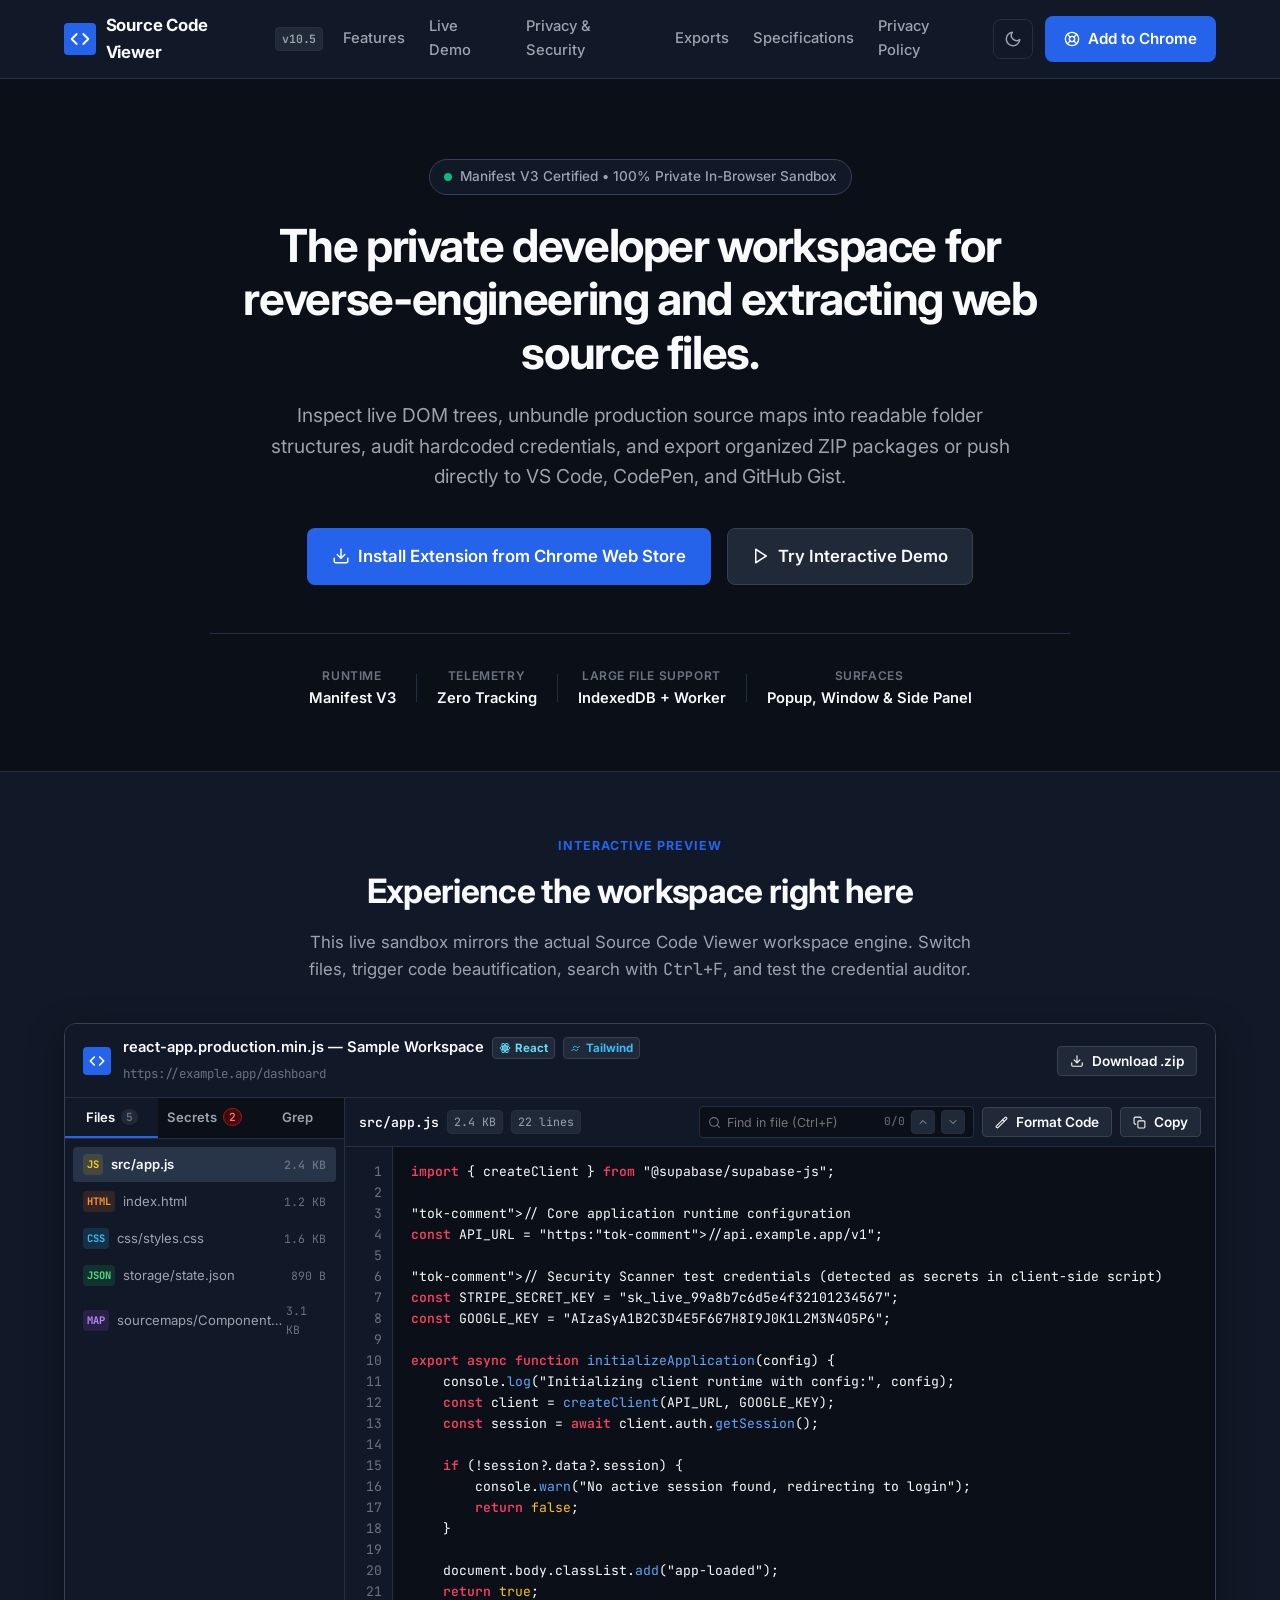
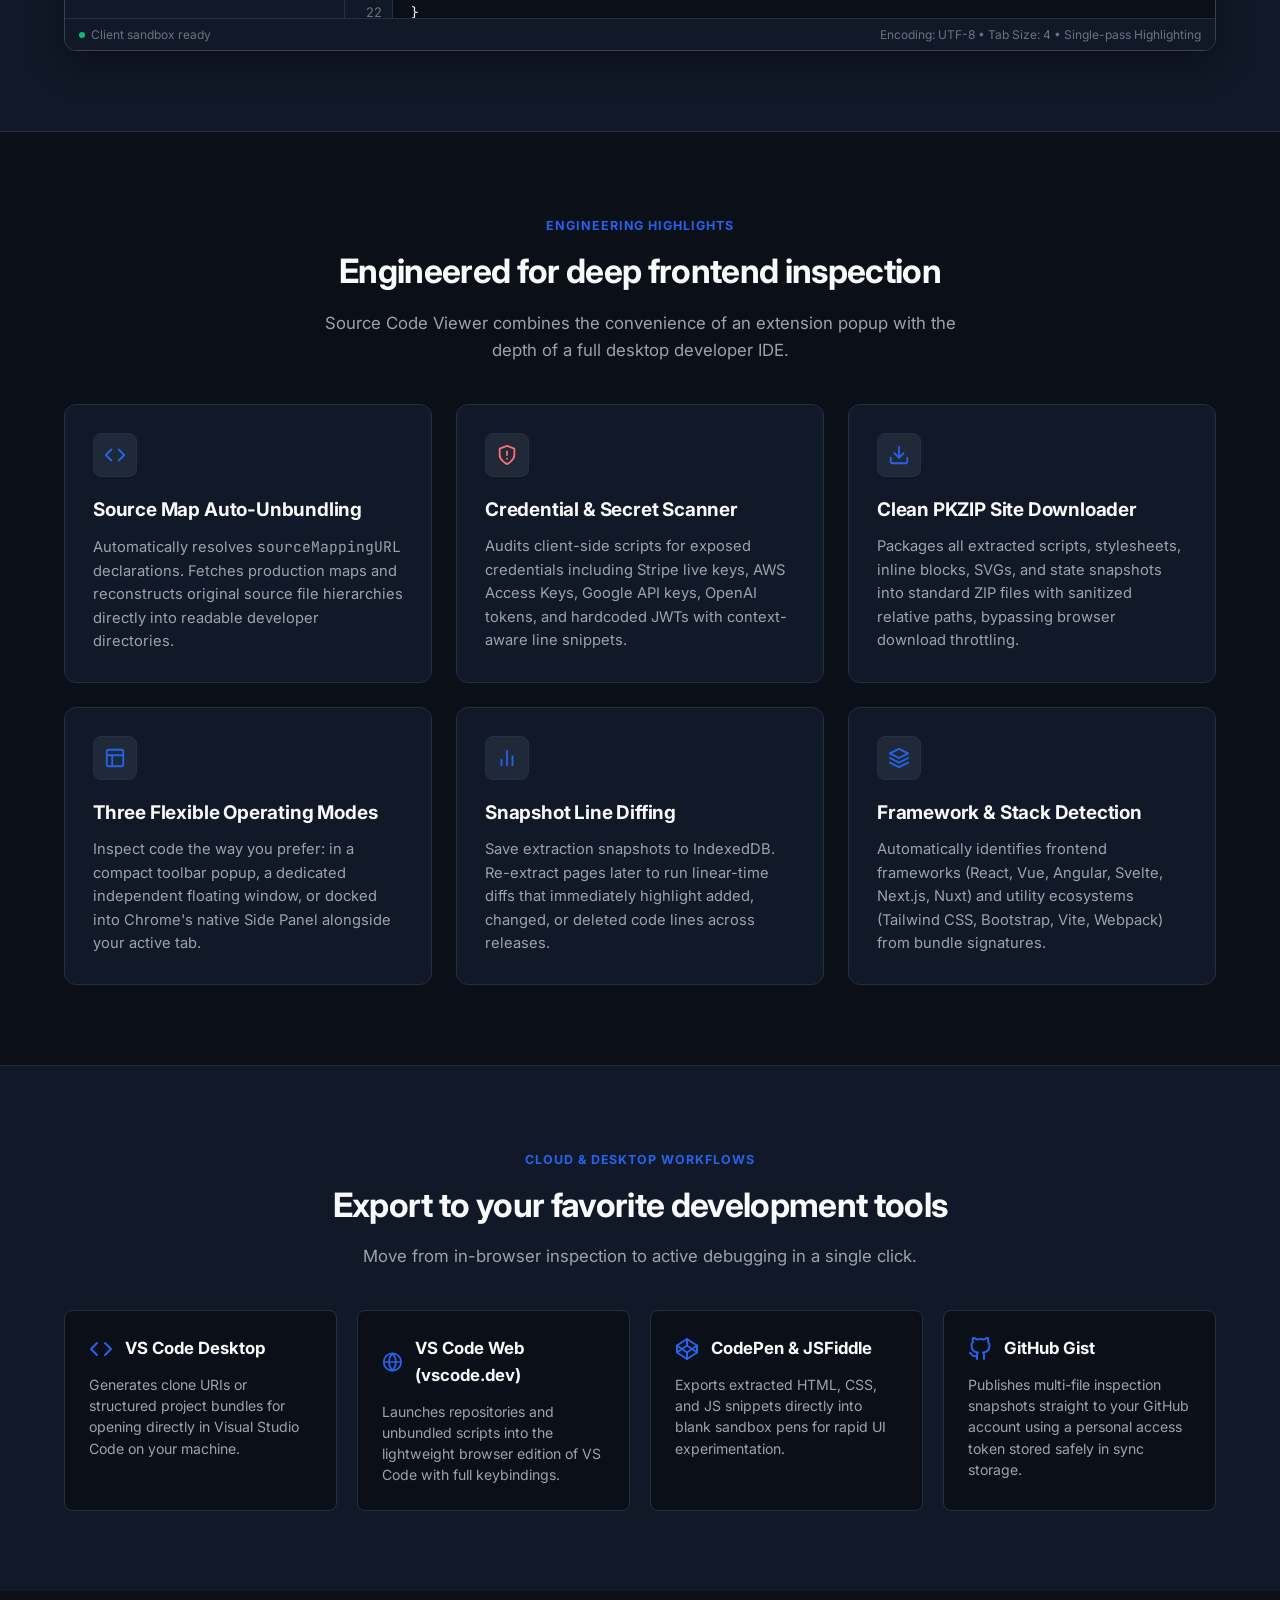
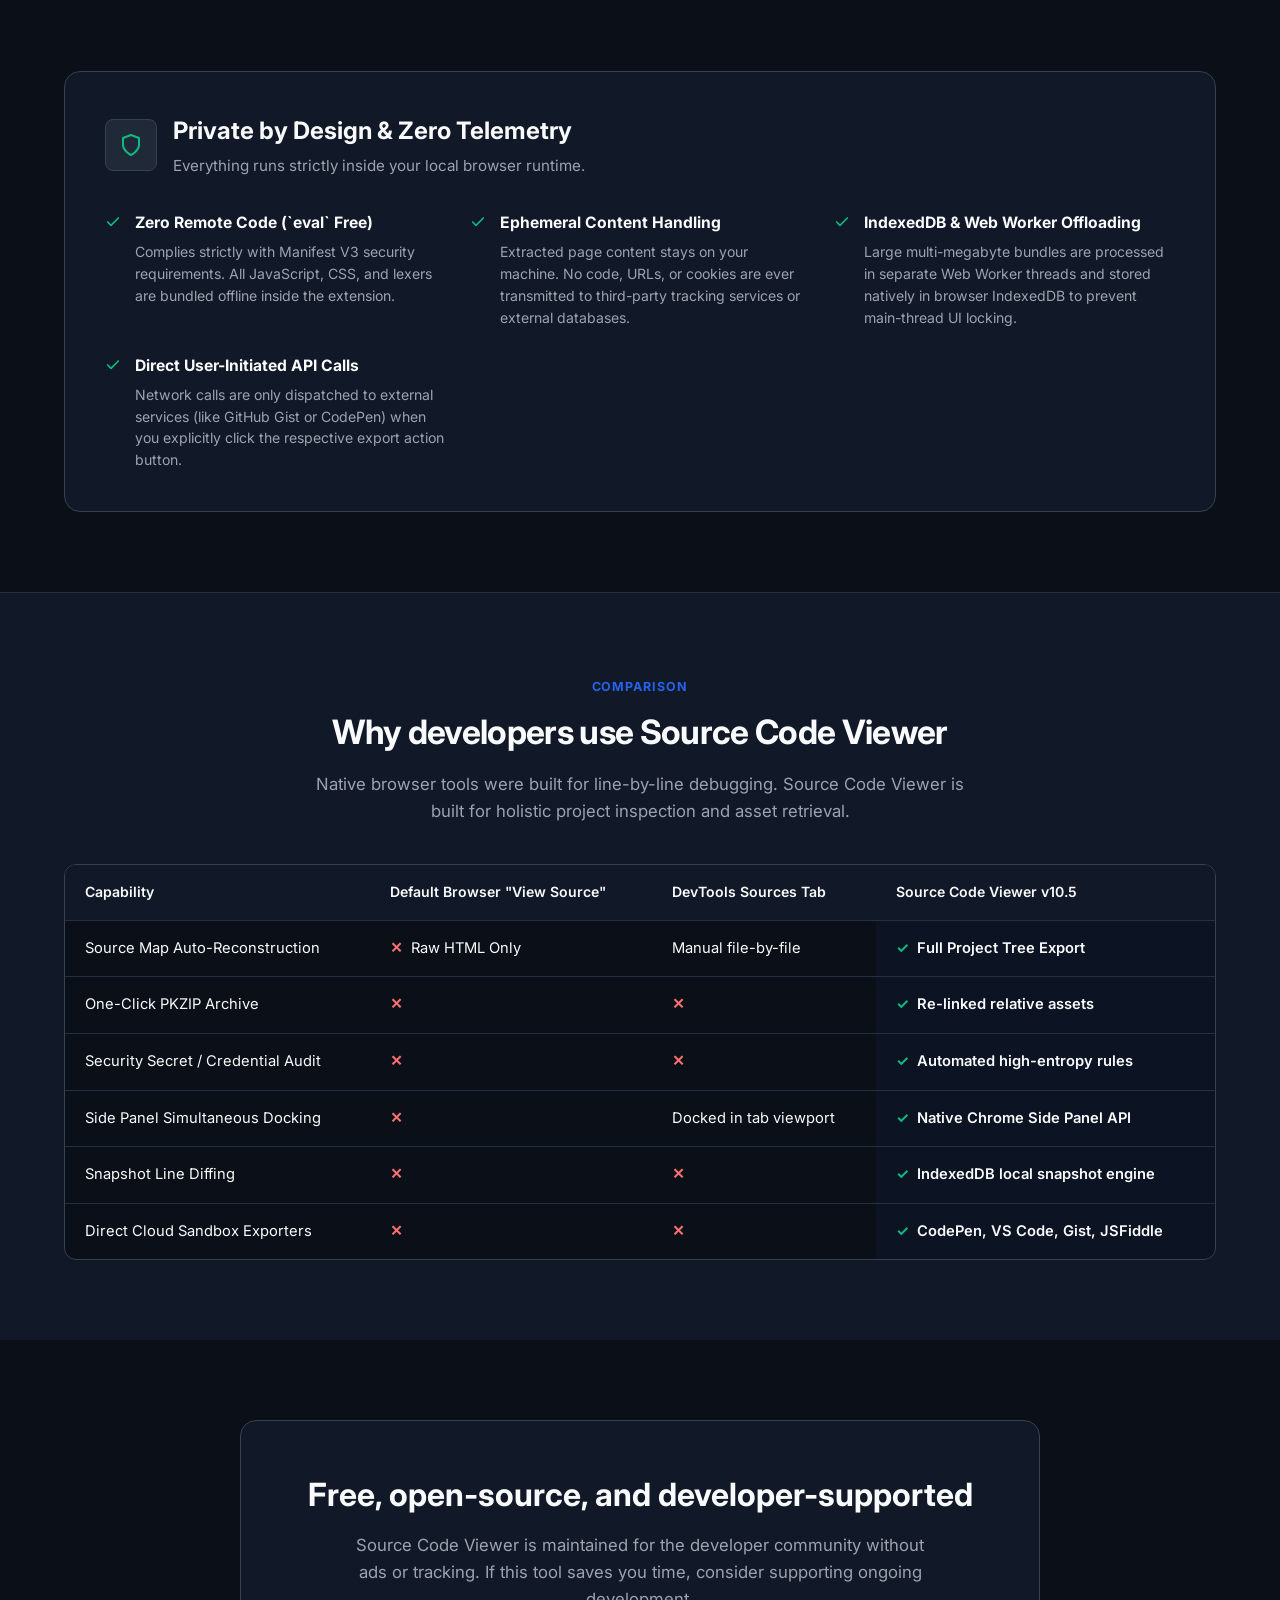
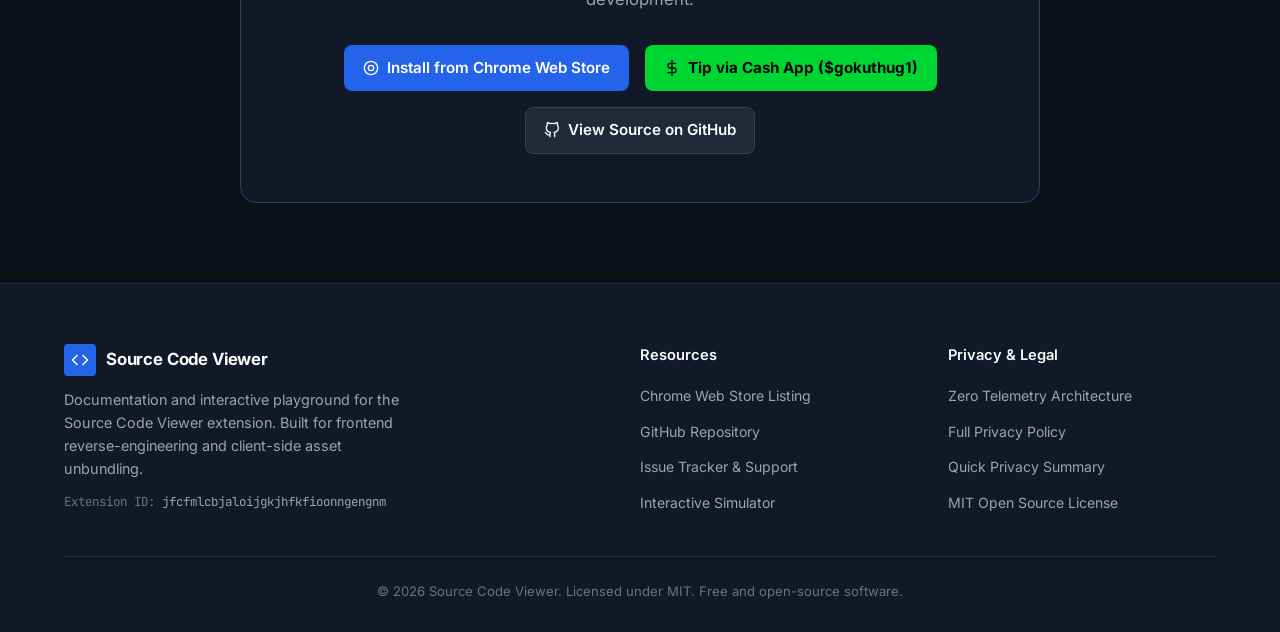
==== commit 0b1f8d61: "Update index.html" ====
--- a/index.html
+++ b/index.html
@@ -4,7 +4,17 @@
   <meta charset="UTF-8">
   <meta name="viewport" content="width=device-width, initial-scale=1.0">
   <title>Source Code Viewer — In-Browser Web Source Inspection & Reverse-Engineering Workspace</title>
-  <meta name="description" content="Inspect, beautify, audit for leaked credentials, reconstruct source maps, and export complete webpage source packages in a private, 100% client-side browser workspace.">
+  <meta name="description" content="Official website for Source Code Viewer. Inspect, beautify, audit for leaked credentials, reconstruct source maps, and export complete webpage source packages in a private, 100% client-side browser workspace.">
+  <link rel="canonical" href="https://gokuthug1.github.io/scv">
+  <link rel="icon" type="image/png" href="images/v.png">
+
+  <!-- Open Graph & Metadata -->
+  <meta property="og:title" content="Source Code Viewer — In-Browser Web Source Inspection & Reverse-Engineering Workspace">
+  <meta property="og:description" content="Inspect, beautify, audit for leaked credentials, reconstruct source maps, and export complete webpage source packages in a private, 100% client-side browser workspace.">
+  <meta property="og:url" content="https://gokuthug1.github.io/scv">
+  <meta property="og:type" content="website">
+
+  <!-- Fonts -->
   <link rel="preconnect" href="https://fonts.googleapis.com">
   <link rel="preconnect" href="https://fonts.gstatic.com" crossorigin>
   <link href="https://fonts.googleapis.com/css2?family=Inter:wght@400;500;600;700&family=JetBrains+Mono:wght@400;500;600&display=swap" rel="stylesheet">
@@ -16,9 +26,9 @@
   <!-- Navigation Bar -->
   <header class="site-header">
     <div class="nav-container">
-      <a href="#" class="brand-logo" aria-label="Source Code Viewer Homepage">
+      <a href="https://gokuthug1.github.io/scv" class="brand-logo" aria-label="Source Code Viewer Homepage">
         <span class="logo-icon" aria-hidden="true">
-          <svg viewBox="0 0 24 24" width="20" height="20" fill="none" stroke="currentColor" stroke-width="2.2" stroke-linecap="round" stroke-linejoin="round">
+          <svg xmlns="http://www.w3.org/2000/svg" viewBox="0 0 24 24" width="20" height="20" fill="none" stroke="currentColor" stroke-width="2.2" stroke-linecap="round" stroke-linejoin="round">
             <polyline points="16 18 22 12 16 6"></polyline>
             <polyline points="8 6 2 12 8 18"></polyline>
           </svg>
@@ -33,11 +43,12 @@
         <a href="#security">Privacy & Security</a>
         <a href="#integrations">Exports</a>
         <a href="#specs">Specifications</a>
+        <a href="privacy.html">Privacy Policy</a>
       </nav>
 
       <div class="nav-actions">
         <button type="button" id="theme-toggle" class="btn-icon" aria-label="Toggle dark and light theme" title="Toggle theme">
-          <svg class="sun-icon" viewBox="0 0 24 24" width="18" height="18" fill="none" stroke="currentColor" stroke-width="2" stroke-linecap="round" stroke-linejoin="round" aria-hidden="true">
+          <svg class="sun-icon" xmlns="http://www.w3.org/2000/svg" viewBox="0 0 24 24" width="18" height="18" fill="none" stroke="currentColor" stroke-width="2" stroke-linecap="round" stroke-linejoin="round" aria-hidden="true">
             <circle cx="12" cy="12" r="5"></circle>
             <line x1="12" y1="1" x2="12" y2="3"></line>
             <line x1="12" y1="21" x2="12" y2="23"></line>
@@ -48,13 +59,13 @@
             <line x1="4.22" y1="19.78" x2="5.64" y2="18.36"></line>
             <line x1="18.36" y1="5.64" x2="19.78" y2="4.22"></line>
           </svg>
-          <svg class="moon-icon" viewBox="0 0 24 24" width="18" height="18" fill="none" stroke="currentColor" stroke-width="2" stroke-linecap="round" stroke-linejoin="round" aria-hidden="true">
+          <svg class="moon-icon" xmlns="http://www.w3.org/2000/svg" viewBox="0 0 24 24" width="18" height="18" fill="none" stroke="currentColor" stroke-width="2" stroke-linecap="round" stroke-linejoin="round" aria-hidden="true">
             <path d="M21 12.79A9 9 0 1 1 11.21 3 7 7 0 0 0 21 12.79z"></path>
           </svg>
         </button>
 
         <a href="https://chromewebstore.google.com/detail/jfcfmlcbjaloijgkjhfkfioonngengnm" target="_blank" rel="noopener noreferrer" class="btn btn-primary nav-cta">
-          <svg viewBox="0 0 24 24" width="16" height="16" fill="none" stroke="currentColor" stroke-width="2" stroke-linecap="round" stroke-linejoin="round" aria-hidden="true">
+          <svg xmlns="http://www.w3.org/2000/svg" viewBox="0 0 24 24" width="16" height="16" fill="none" stroke="currentColor" stroke-width="2" stroke-linecap="round" stroke-linejoin="round" aria-hidden="true">
             <circle cx="12" cy="12" r="10"></circle>
             <circle cx="12" cy="12" r="4"></circle>
             <line x1="4.93" y1="4.93" x2="9.17" y2="9.17"></line>
@@ -66,7 +77,7 @@
         </a>
 
         <button type="button" class="mobile-menu-toggle" id="mobile-menu-btn" aria-expanded="false" aria-controls="primary-nav" aria-label="Toggle navigation menu">
-          <svg class="hamburger-icon" viewBox="0 0 24 24" width="22" height="22" fill="none" stroke="currentColor" stroke-width="2" stroke-linecap="round" stroke-linejoin="round" aria-hidden="true">
+          <svg class="hamburger-icon" xmlns="http://www.w3.org/2000/svg" viewBox="0 0 24 24" width="22" height="22" fill="none" stroke="currentColor" stroke-width="2" stroke-linecap="round" stroke-linejoin="round" aria-hidden="true">
             <line x1="3" y1="12" x2="21" y2="12"></line>
             <line x1="3" y1="6" x2="21" y2="6"></line>
             <line x1="3" y1="18" x2="21" y2="18"></line>
@@ -96,16 +107,16 @@
 
           <div class="hero-actions">
             <a href="https://chromewebstore.google.com/detail/jfcfmlcbjaloijgkjhfkfioonngengnm" target="_blank" rel="noopener noreferrer" class="btn btn-primary btn-lg">
-              <svg viewBox="0 0 24 24" width="18" height="18" fill="none" stroke="currentColor" stroke-width="2" stroke-linecap="round" stroke-linejoin="round" aria-hidden="true">
+              <svg xmlns="http://www.w3.org/2000/svg" viewBox="0 0 24 24" width="18" height="18" fill="none" stroke="currentColor" stroke-width="2" stroke-linecap="round" stroke-linejoin="round" aria-hidden="true">
                 <path d="M21 15v4a2 2 0 0 1-2 2H5a2 2 0 0 1-2-2v-4"></path>
                 <polyline points="7 10 12 15 17 10"></polyline>
                 <line x1="12" y1="15" x2="12" y2="3"></line>
               </svg>
-              <span>Install for Google Chrome</span>
+              <span>Install Extension from Chrome Web Store</span>
             </a>
 
             <a href="#playground" class="btn btn-secondary btn-lg">
-              <svg viewBox="0 0 24 24" width="18" height="18" fill="none" stroke="currentColor" stroke-width="2" stroke-linecap="round" stroke-linejoin="round" aria-hidden="true">
+              <svg xmlns="http://www.w3.org/2000/svg" viewBox="0 0 24 24" width="18" height="18" fill="none" stroke="currentColor" stroke-width="2" stroke-linecap="round" stroke-linejoin="round" aria-hidden="true">
                 <polygon points="5 3 19 12 5 21 5 3"></polygon>
               </svg>
               <span>Try Interactive Demo</span>
@@ -151,7 +162,7 @@
           <div class="workspace-header">
             <div class="workspace-title-group">
               <div class="workspace-app-icon" aria-hidden="true">
-                <svg viewBox="0 0 24 24" width="16" height="16" fill="none" stroke="currentColor" stroke-width="2.5" stroke-linecap="round" stroke-linejoin="round">
+                <svg xmlns="http://www.w3.org/2000/svg" viewBox="0 0 24 24" width="16" height="16" fill="none" stroke="currentColor" stroke-width="2.5" stroke-linecap="round" stroke-linejoin="round">
                   <polyline points="16 18 22 12 16 6"></polyline>
                   <polyline points="8 6 2 12 8 18"></polyline>
                 </svg>
@@ -160,7 +171,7 @@
                 <div class="workspace-page-title">
                   <span id="demo-page-title">react-app.production.min.js — Sample Workspace</span>
                   <span class="framework-tag react-tag" title="React Detected">
-                    <svg viewBox="0 0 24 24" width="12" height="12" fill="none" stroke="currentColor" stroke-width="2" aria-hidden="true">
+                    <svg xmlns="http://www.w3.org/2000/svg" viewBox="0 0 24 24" width="12" height="12" fill="none" stroke="currentColor" stroke-width="2" aria-hidden="true">
                       <circle cx="12" cy="12" r="2"></circle>
                       <ellipse cx="12" cy="12" rx="10" ry="4"></ellipse>
                       <ellipse cx="12" cy="12" rx="10" ry="4" transform="rotate(60 12 12)"></ellipse>
@@ -169,7 +180,7 @@
                     React
                   </span>
                   <span class="framework-tag tailwind-tag" title="Tailwind CSS Detected">
-                    <svg viewBox="0 0 24 24" width="12" height="12" fill="none" stroke="currentColor" stroke-width="2" aria-hidden="true">
+                    <svg xmlns="http://www.w3.org/2000/svg" viewBox="0 0 24 24" width="12" height="12" fill="none" stroke="currentColor" stroke-width="2" aria-hidden="true">
                       <path d="M6 12c2-4 5-4 7-2s4 2 6-2"></path>
                       <path d="M3 18c2-4 5-4 7-2s4 2 6-2"></path>
                     </svg>
@@ -182,7 +193,7 @@
 
             <div class="workspace-header-actions">
               <button type="button" class="btn btn-sm btn-secondary" id="demo-download-zip" title="Simulate downloading all files into a structured PKZIP bundle">
-                <svg viewBox="0 0 24 24" width="14" height="14" fill="none" stroke="currentColor" stroke-width="2" stroke-linecap="round" stroke-linejoin="round" aria-hidden="true">
+                <svg xmlns="http://www.w3.org/2000/svg" viewBox="0 0 24 24" width="14" height="14" fill="none" stroke="currentColor" stroke-width="2" stroke-linecap="round" stroke-linejoin="round" aria-hidden="true">
                   <path d="M21 15v4a2 2 0 0 1-2 2H5a2 2 0 0 1-2-2v-4"></path>
                   <polyline points="7 10 12 15 17 10"></polyline>
                   <line x1="12" y1="15" x2="12" y2="3"></line>
@@ -240,22 +251,22 @@
 
                 <div class="editor-toolbar-actions">
                   <div class="search-inline-box" role="search">
-                    <svg viewBox="0 0 24 24" width="13" height="13" fill="none" stroke="currentColor" stroke-width="2" stroke-linecap="round" stroke-linejoin="round" aria-hidden="true">
+                    <svg xmlns="http://www.w3.org/2000/svg" viewBox="0 0 24 24" width="13" height="13" fill="none" stroke="currentColor" stroke-width="2" stroke-linecap="round" stroke-linejoin="round" aria-hidden="true">
                       <circle cx="11" cy="11" r="8"></circle>
                       <line x1="21" y1="21" x2="16.65" y2="16.65"></line>
                     </svg>
                     <input type="search" id="demo-search-input" placeholder="Find in file (Ctrl+F)" aria-label="Find text in active file">
                     <span class="search-count" id="demo-search-count">0/0</span>
                     <button type="button" class="btn-icon-xs" id="demo-search-prev" aria-label="Previous match" title="Previous match">
-                      <svg viewBox="0 0 24 24" width="12" height="12" fill="none" stroke="currentColor" stroke-width="2" stroke-linecap="round" stroke-linejoin="round" aria-hidden="true"><polyline points="18 15 12 9 6 15"></polyline></svg>
+                      <svg xmlns="http://www.w3.org/2000/svg" viewBox="0 0 24 24" width="12" height="12" fill="none" stroke="currentColor" stroke-width="2" stroke-linecap="round" stroke-linejoin="round" aria-hidden="true"><polyline points="18 15 12 9 6 15"></polyline></svg>
                     </button>
                     <button type="button" class="btn-icon-xs" id="demo-search-next" aria-label="Next match" title="Next match">
-                      <svg viewBox="0 0 24 24" width="12" height="12" fill="none" stroke="currentColor" stroke-width="2" stroke-linecap="round" stroke-linejoin="round" aria-hidden="true"><polyline points="6 9 12 15 18 9"></polyline></svg>
+                      <svg xmlns="http://www.w3.org/2000/svg" viewBox="0 0 24 24" width="12" height="12" fill="none" stroke="currentColor" stroke-width="2" stroke-linecap="round" stroke-linejoin="round" aria-hidden="true"><polyline points="6 9 12 15 18 9"></polyline></svg>
                     </button>
                   </div>
 
                   <button type="button" class="btn btn-sm btn-secondary" id="demo-beautify-btn" title="Beautify unformatted minified code">
-                    <svg viewBox="0 0 24 24" width="13" height="13" fill="none" stroke="currentColor" stroke-width="2" stroke-linecap="round" stroke-linejoin="round" aria-hidden="true">
+                    <svg xmlns="http://www.w3.org/2000/svg" viewBox="0 0 24 24" width="13" height="13" fill="none" stroke="currentColor" stroke-width="2" stroke-linecap="round" stroke-linejoin="round" aria-hidden="true">
                       <path d="m21.64 3.64-1.28-1.28a1.21 1.21 0 0 0-1.72 0L2.36 18.64a1.21 1.21 0 0 0 0 1.72l1.28 1.28a1.2 1.2 0 0 0 1.72 0L21.64 5.36a1.2 1.2 0 0 0 0-1.72z"></path>
                       <line x1="14" y1="7" x2="17" y2="10"></line>
                     </svg>
@@ -263,7 +274,7 @@
                   </button>
 
                   <button type="button" class="btn btn-sm btn-secondary" id="demo-copy-btn" title="Copy active file contents to clipboard">
-                    <svg viewBox="0 0 24 24" width="13" height="13" fill="none" stroke="currentColor" stroke-width="2" stroke-linecap="round" stroke-linejoin="round" aria-hidden="true">
+                    <svg xmlns="http://www.w3.org/2000/svg" viewBox="0 0 24 24" width="13" height="13" fill="none" stroke="currentColor" stroke-width="2" stroke-linecap="round" stroke-linejoin="round" aria-hidden="true">
                       <rect x="9" y="9" width="13" height="13" rx="2" ry="2"></rect>
                       <path d="M5 15H4a2 2 0 0 1-2-2V4a2 2 0 0 1 2-2h9a2 2 0 0 1 2 2v1"></path>
                     </svg>
@@ -305,7 +316,7 @@
           <!-- Feature 1 -->
           <article class="feature-card">
             <div class="feature-icon" aria-hidden="true">
-              <svg viewBox="0 0 24 24" width="22" height="22" fill="none" stroke="currentColor" stroke-width="2" stroke-linecap="round" stroke-linejoin="round">
+              <svg xmlns="http://www.w3.org/2000/svg" viewBox="0 0 24 24" width="22" height="22" fill="none" stroke="currentColor" stroke-width="2" stroke-linecap="round" stroke-linejoin="round">
                 <polyline points="16 18 22 12 16 6"></polyline>
                 <polyline points="8 6 2 12 8 18"></polyline>
               </svg>
@@ -317,7 +328,7 @@
           <!-- Feature 2 -->
           <article class="feature-card">
             <div class="feature-icon alert-icon" aria-hidden="true">
-              <svg viewBox="0 0 24 24" width="22" height="22" fill="none" stroke="currentColor" stroke-width="2" stroke-linecap="round" stroke-linejoin="round">
+              <svg xmlns="http://www.w3.org/2000/svg" viewBox="0 0 24 24" width="22" height="22" fill="none" stroke="currentColor" stroke-width="2" stroke-linecap="round" stroke-linejoin="round">
                 <path d="M12 22s8-4 8-10V5l-8-3-8 3v7c0 6 8 10 8 10z"></path>
                 <line x1="12" y1="8" x2="12" y2="12"></line>
                 <line x1="12" y1="16" x2="12.01" y2="16"></line>
@@ -330,7 +341,7 @@
           <!-- Feature 3 -->
           <article class="feature-card">
             <div class="feature-icon" aria-hidden="true">
-              <svg viewBox="0 0 24 24" width="22" height="22" fill="none" stroke="currentColor" stroke-width="2" stroke-linecap="round" stroke-linejoin="round">
+              <svg xmlns="http://www.w3.org/2000/svg" viewBox="0 0 24 24" width="22" height="22" fill="none" stroke="currentColor" stroke-width="2" stroke-linecap="round" stroke-linejoin="round">
                 <path d="M21 15v4a2 2 0 0 1-2 2H5a2 2 0 0 1-2-2v-4"></path>
                 <polyline points="7 10 12 15 17 10"></polyline>
                 <line x1="12" y1="15" x2="12" y2="3"></line>
@@ -343,7 +354,7 @@
           <!-- Feature 4 -->
           <article class="feature-card">
             <div class="feature-icon" aria-hidden="true">
-              <svg viewBox="0 0 24 24" width="22" height="22" fill="none" stroke="currentColor" stroke-width="2" stroke-linecap="round" stroke-linejoin="round">
+              <svg xmlns="http://www.w3.org/2000/svg" viewBox="0 0 24 24" width="22" height="22" fill="none" stroke="currentColor" stroke-width="2" stroke-linecap="round" stroke-linejoin="round">
                 <rect x="3" y="3" width="18" height="18" rx="2" ry="2"></rect>
                 <line x1="3" y1="9" x2="21" y2="9"></line>
                 <line x1="9" y1="21" x2="9" y2="9"></line>
@@ -356,7 +367,7 @@
           <!-- Feature 5 -->
           <article class="feature-card">
             <div class="feature-icon" aria-hidden="true">
-              <svg viewBox="0 0 24 24" width="22" height="22" fill="none" stroke="currentColor" stroke-width="2" stroke-linecap="round" stroke-linejoin="round">
+              <svg xmlns="http://www.w3.org/2000/svg" viewBox="0 0 24 24" width="22" height="22" fill="none" stroke="currentColor" stroke-width="2" stroke-linecap="round" stroke-linejoin="round">
                 <line x1="18" y1="20" x2="18" y2="10"></line>
                 <line x1="12" y1="20" x2="12" y2="4"></line>
                 <line x1="6" y1="20" x2="6" y2="14"></line>
@@ -369,7 +380,7 @@
           <!-- Feature 6 -->
           <article class="feature-card">
             <div class="feature-icon" aria-hidden="true">
-              <svg viewBox="0 0 24 24" width="22" height="22" fill="none" stroke="currentColor" stroke-width="2" stroke-linecap="round" stroke-linejoin="round">
+              <svg xmlns="http://www.w3.org/2000/svg" viewBox="0 0 24 24" width="22" height="22" fill="none" stroke="currentColor" stroke-width="2" stroke-linecap="round" stroke-linejoin="round">
                 <polygon points="12 2 2 7 12 12 22 7 12 2"></polygon>
                 <polyline points="2 17 12 22 22 17"></polyline>
                 <polyline points="2 12 12 17 22 12"></polyline>
@@ -394,7 +405,7 @@
         <div class="integrations-grid">
           <div class="integration-card">
             <div class="integration-header">
-              <svg viewBox="0 0 24 24" width="24" height="24" fill="none" stroke="currentColor" stroke-width="2" stroke-linecap="round" stroke-linejoin="round" aria-hidden="true">
+              <svg xmlns="http://www.w3.org/2000/svg" viewBox="0 0 24 24" width="24" height="24" fill="none" stroke="currentColor" stroke-width="2" stroke-linecap="round" stroke-linejoin="round" aria-hidden="true">
                 <polyline points="16 18 22 12 16 6"></polyline>
                 <polyline points="8 6 2 12 8 18"></polyline>
               </svg>
@@ -405,7 +416,7 @@
 
           <div class="integration-card">
             <div class="integration-header">
-              <svg viewBox="0 0 24 24" width="24" height="24" fill="none" stroke="currentColor" stroke-width="2" stroke-linecap="round" stroke-linejoin="round" aria-hidden="true">
+              <svg xmlns="http://www.w3.org/2000/svg" viewBox="0 0 24 24" width="24" height="24" fill="none" stroke="currentColor" stroke-width="2" stroke-linecap="round" stroke-linejoin="round" aria-hidden="true">
                 <circle cx="12" cy="12" r="10"></circle>
                 <line x1="2" y1="12" x2="22" y2="12"></line>
                 <path d="M12 2a15.3 15.3 0 0 1 4 10 15.3 15.3 0 0 1-4 10 15.3 15.3 0 0 1-4-10 15.3 15.3 0 0 1 4-10z"></path>
@@ -417,7 +428,7 @@
 
           <div class="integration-card">
             <div class="integration-header">
-              <svg viewBox="0 0 24 24" width="24" height="24" fill="none" stroke="currentColor" stroke-width="2" stroke-linecap="round" stroke-linejoin="round" aria-hidden="true">
+              <svg xmlns="http://www.w3.org/2000/svg" viewBox="0 0 24 24" width="24" height="24" fill="none" stroke="currentColor" stroke-width="2" stroke-linecap="round" stroke-linejoin="round" aria-hidden="true">
                 <polygon points="12 2 22 8.5 22 15.5 12 22 2 15.5 2 8.5 12 2"></polygon>
                 <line x1="12" y1="22" x2="12" y2="15.5"></line>
                 <polyline points="22 8.5 12 15.5 2 8.5"></polyline>
@@ -431,7 +442,7 @@
 
           <div class="integration-card">
             <div class="integration-header">
-              <svg viewBox="0 0 24 24" width="24" height="24" fill="none" stroke="currentColor" stroke-width="2" stroke-linecap="round" stroke-linejoin="round" aria-hidden="true">
+              <svg xmlns="http://www.w3.org/2000/svg" viewBox="0 0 24 24" width="24" height="24" fill="none" stroke="currentColor" stroke-width="2" stroke-linecap="round" stroke-linejoin="round" aria-hidden="true">
                 <path d="M9 19c-5 1.5-5-2.5-7-3m14 6v-3.87a3.37 3.37 0 0 0-.94-2.61c3.14-.35 6.44-1.54 6.44-7A5.44 5.44 0 0 0 20 4.77 5.07 5.07 0 0 0 19.91 1S18.73.65 16 2.48a13.38 13.38 0 0 0-7 0C6.27.65 5.09 1 5.09 1A5.07 5.07 0 0 0 5 4.77a5.44 5.44 0 0 0-1.5 3.78c0 5.42 3.3 6.61 6.44 7A3.37 3.37 0 0 0 9 18.13V22"></path>
               </svg>
               <h4>GitHub Gist</h4>
@@ -448,7 +459,7 @@
         <div class="security-card">
           <div class="security-badge-header">
             <div class="security-shield-icon" aria-hidden="true">
-              <svg viewBox="0 0 24 24" width="24" height="24" fill="none" stroke="currentColor" stroke-width="2" stroke-linecap="round" stroke-linejoin="round">
+              <svg xmlns="http://www.w3.org/2000/svg" viewBox="0 0 24 24" width="24" height="24" fill="none" stroke="currentColor" stroke-width="2" stroke-linecap="round" stroke-linejoin="round">
                 <path d="M12 22s8-4 8-10V5l-8-3-8 3v7c0 6 8 10 8 10z"></path>
               </svg>
             </div>
@@ -461,7 +472,7 @@
           <div class="security-points-grid">
             <div class="sec-item">
               <span class="sec-check" aria-hidden="true">
-                <svg viewBox="0 0 24 24" width="16" height="16" fill="none" stroke="currentColor" stroke-width="2.5" stroke-linecap="round" stroke-linejoin="round"><polyline points="20 6 9 17 4 12"></polyline></svg>
+                <svg xmlns="http://www.w3.org/2000/svg" viewBox="0 0 24 24" width="16" height="16" fill="none" stroke="currentColor" stroke-width="2.5" stroke-linecap="round" stroke-linejoin="round"><polyline points="20 6 9 17 4 12"></polyline></svg>
               </span>
               <div>
                 <strong>Zero Remote Code (`eval` Free)</strong>
@@ -471,7 +482,7 @@
 
             <div class="sec-item">
               <span class="sec-check" aria-hidden="true">
-                <svg viewBox="0 0 24 24" width="16" height="16" fill="none" stroke="currentColor" stroke-width="2.5" stroke-linecap="round" stroke-linejoin="round"><polyline points="20 6 9 17 4 12"></polyline></svg>
+                <svg xmlns="http://www.w3.org/2000/svg" viewBox="0 0 24 24" width="16" height="16" fill="none" stroke="currentColor" stroke-width="2.5" stroke-linecap="round" stroke-linejoin="round"><polyline points="20 6 9 17 4 12"></polyline></svg>
               </span>
               <div>
                 <strong>Ephemeral Content Handling</strong>
@@ -481,7 +492,7 @@
 
             <div class="sec-item">
               <span class="sec-check" aria-hidden="true">
-                <svg viewBox="0 0 24 24" width="16" height="16" fill="none" stroke="currentColor" stroke-width="2.5" stroke-linecap="round" stroke-linejoin="round"><polyline points="20 6 9 17 4 12"></polyline></svg>
+                <svg xmlns="http://www.w3.org/2000/svg" viewBox="0 0 24 24" width="16" height="16" fill="none" stroke="currentColor" stroke-width="2.5" stroke-linecap="round" stroke-linejoin="round"><polyline points="20 6 9 17 4 12"></polyline></svg>
               </span>
               <div>
                 <strong>IndexedDB & Web Worker Offloading</strong>
@@ -491,7 +502,7 @@
 
             <div class="sec-item">
               <span class="sec-check" aria-hidden="true">
-                <svg viewBox="0 0 24 24" width="16" height="16" fill="none" stroke="currentColor" stroke-width="2.5" stroke-linecap="round" stroke-linejoin="round"><polyline points="20 6 9 17 4 12"></polyline></svg>
+                <svg xmlns="http://www.w3.org/2000/svg" viewBox="0 0 24 24" width="16" height="16" fill="none" stroke="currentColor" stroke-width="2.5" stroke-linecap="round" stroke-linejoin="round"><polyline points="20 6 9 17 4 12"></polyline></svg>
               </span>
               <div>
                 <strong>Direct User-Initiated API Calls</strong>
@@ -574,15 +585,15 @@
 
           <div class="support-actions">
             <a href="https://chromewebstore.google.com/detail/jfcfmlcbjaloijgkjhfkfioonngengnm" target="_blank" rel="noopener noreferrer" class="btn btn-primary">
-              <svg viewBox="0 0 24 24" width="16" height="16" fill="none" stroke="currentColor" stroke-width="2" stroke-linecap="round" stroke-linejoin="round" aria-hidden="true">
+              <svg xmlns="http://www.w3.org/2000/svg" viewBox="0 0 24 24" width="16" height="16" fill="none" stroke="currentColor" stroke-width="2" stroke-linecap="round" stroke-linejoin="round" aria-hidden="true">
                 <circle cx="12" cy="12" r="10"></circle>
                 <circle cx="12" cy="12" r="4"></circle>
               </svg>
-              <span>Install Extension</span>
+              <span>Install from Chrome Web Store</span>
             </a>
 
             <a href="https://cash.app/$gokuthug1" target="_blank" rel="noopener noreferrer" class="btn btn-cashapp">
-              <svg viewBox="0 0 24 24" width="16" height="16" fill="none" stroke="currentColor" stroke-width="2" stroke-linecap="round" stroke-linejoin="round" aria-hidden="true">
+              <svg xmlns="http://www.w3.org/2000/svg" viewBox="0 0 24 24" width="16" height="16" fill="none" stroke="currentColor" stroke-width="2" stroke-linecap="round" stroke-linejoin="round" aria-hidden="true">
                 <line x1="12" y1="1" x2="12" y2="23"></line>
                 <path d="M17 5H9.5a3.5 3.5 0 0 0 0 7h5a3.5 3.5 0 0 1 0 7H6"></path>
               </svg>
@@ -590,7 +601,7 @@
             </a>
 
             <a href="https://github.com/gokuthug1/scv" target="_blank" rel="noopener noreferrer" class="btn btn-secondary">
-              <svg viewBox="0 0 24 24" width="16" height="16" fill="none" stroke="currentColor" stroke-width="2" stroke-linecap="round" stroke-linejoin="round" aria-hidden="true">
+              <svg xmlns="http://www.w3.org/2000/svg" viewBox="0 0 24 24" width="16" height="16" fill="none" stroke="currentColor" stroke-width="2" stroke-linecap="round" stroke-linejoin="round" aria-hidden="true">
                 <path d="M9 19c-5 1.5-5-2.5-7-3m14 6v-3.87a3.37 3.37 0 0 0-.94-2.61c3.14-.35 6.44-1.54 6.44-7A5.44 5.44 0 0 0 20 4.77 5.07 5.07 0 0 0 19.91 1S18.73.65 16 2.48a13.38 13.38 0 0 0-7 0C6.27.65 5.09 1 5.09 1A5.07 5.07 0 0 0 5 4.77a5.44 5.44 0 0 0-1.5 3.78c0 5.42 3.3 6.61 6.44 7A3.37 3.37 0 0 0 9 18.13V22"></path>
               </svg>
               <span>View Source on GitHub</span>
@@ -608,14 +619,14 @@
         <div class="footer-col brand-col">
           <div class="brand-logo">
             <span class="logo-icon" aria-hidden="true">
-              <svg viewBox="0 0 24 24" width="18" height="18" fill="none" stroke="currentColor" stroke-width="2" stroke-linecap="round" stroke-linejoin="round">
+              <svg xmlns="http://www.w3.org/2000/svg" viewBox="0 0 24 24" width="18" height="18" fill="none" stroke="currentColor" stroke-width="2" stroke-linecap="round" stroke-linejoin="round">
                 <polyline points="16 18 22 12 16 6"></polyline>
                 <polyline points="8 6 2 12 8 18"></polyline>
               </svg>
             </span>
             <span class="brand-text">Source Code Viewer</span>
           </div>
-          <p class="footer-desc">Professional in-browser frontend reverse engineering, asset unbundling, and inspection toolkit.</p>
+          <p class="footer-desc">Documentation and interactive playground for the Source Code Viewer extension. Built for frontend reverse-engineering and client-side asset unbundling.</p>
           <p class="footer-meta-id">Extension ID: <code>jfcfmlcbjaloijgkjhfkfioonngengnm</code></p>
         </div>
 
@@ -624,7 +635,7 @@
           <ul>
             <li><a href="https://chromewebstore.google.com/detail/jfcfmlcbjaloijgkjhfkfioonngengnm" target="_blank" rel="noopener noreferrer">Chrome Web Store Listing</a></li>
             <li><a href="https://github.com/gokuthug1/scv" target="_blank" rel="noopener noreferrer">GitHub Repository</a></li>
-            <li><a href="https://sites.google.com/view/source-code-viewer" target="_blank" rel="noopener noreferrer">Official Support Page</a></li>
+            <li><a href="https://github.com/gokuthug1/scv/issues" target="_blank" rel="noopener noreferrer">Issue Tracker & Support</a></li>
             <li><a href="#playground">Interactive Simulator</a></li>
           </ul>
         </div>
@@ -633,25 +644,26 @@
           <h4>Privacy & Legal</h4>
           <ul>
             <li><a href="#security">Zero Telemetry Architecture</a></li>
-            <li><button type="button" id="open-privacy-modal" class="link-btn">Privacy Policy</button></li>
+            <li><a href="privacy.html">Full Privacy Policy</a></li>
+            <li><button type="button" id="open-privacy-modal" class="link-btn">Quick Privacy Summary</button></li>
             <li><a href="https://github.com/gokuthug1/scv/blob/main/LICENSE" target="_blank" rel="noopener noreferrer">MIT Open Source License</a></li>
           </ul>
         </div>
       </div>
 
       <div class="footer-bottom">
-        <p>&copy; <span id="current-year">2026</span> Source Code Viewer. Licensed under MIT. Free and open source software.</p>
+        <p>&copy; <span id="current-year">2026</span> <a href="https://gokuthug1.github.io/scv">Source Code Viewer</a>. Licensed under MIT. Free and open-source software.</p>
       </div>
     </div>
   </footer>
 
-  <!-- Privacy Policy Modal Dialog -->
+  <!-- Privacy Policy Quick Modal Dialog -->
   <dialog id="privacy-dialog" class="accessible-dialog" aria-labelledby="dialog-title">
     <div class="dialog-content">
       <div class="dialog-header">
-        <h3 id="dialog-title">Source Code Viewer — Privacy Policy</h3>
+        <h3 id="dialog-title">Source Code Viewer — Privacy Summary</h3>
         <button type="button" id="close-privacy-modal" class="btn-icon" aria-label="Close dialog">
-          <svg viewBox="0 0 24 24" width="18" height="18" fill="none" stroke="currentColor" stroke-width="2" stroke-linecap="round" stroke-linejoin="round" aria-hidden="true">
+          <svg xmlns="http://www.w3.org/2000/svg" viewBox="0 0 24 24" width="18" height="18" fill="none" stroke="currentColor" stroke-width="2" stroke-linecap="round" stroke-linejoin="round" aria-hidden="true">
             <line x1="18" y1="6" x2="6" y2="18"></line>
             <line x1="6" y1="6" x2="18" y2="18"></line>
           </svg>
@@ -669,6 +681,8 @@
 
         <h4>4. Permissions Usage</h4>
         <p>Permissions such as <code>activeTab</code>, <code>scripting</code>, <code>downloads</code>, <code>storage</code>, and <code>sidePanel</code> are requested strictly to perform code extraction, file downloading, theme persistence, and side-panel docking on behalf of the user.</p>
+
+        <p><a href="privacy.html" style="font-weight: 600;">Read the full Privacy Policy document &rarr;</a></p>
       </div>
       <div class="dialog-footer">
         <button type="button" id="dismiss-privacy-modal" class="btn btn-secondary">Close</button>
--- a/styles.css
+++ b/styles.css
@@ -0,0 +1,1473 @@
+/* ==========================================================================
+   Source Code Viewer — Design Tokens & Core Stylesheet
+   No gradients: Built on solid surfaces, layered depth, and crisp borders.
+   ========================================================================== */
+
+:root {
+  /* Surface & Base Colors */
+  --bg-primary: #0b0f17;
+  --bg-secondary: #111827;
+  --bg-tertiary: #1f2937;
+  --bg-elevated: #283548;
+
+  /* Borders & Dividers */
+  --border-subtle: #242f42;
+  --border-strong: #374151;
+  --border-focus: #3b82f6;
+
+  /* Typography */
+  --text-primary: #f9fafb;
+  --text-secondary: #9ca3af;
+  --text-muted: #6b7280;
+
+  /* Accent & Status */
+  --accent-primary: #2563eb;
+  --accent-hover: #1d4ed8;
+  --accent-active: #1e40af;
+  --accent-focus-ring: rgba(37, 99, 235, 0.35);
+
+  --success-bg: #064e3b;
+  --success-text: #34d399;
+  --success-border: #047857;
+
+  --danger-bg: #450a0a;
+  --danger-text: #f87171;
+  --danger-border: #991b1b;
+
+  --warning-bg: #451a03;
+  --warning-text: #fbbf24;
+  --warning-border: #b45309;
+
+  /* Code Syntax Palette (VS Dark / Charcoal Standard) */
+  --syn-comment: #6b7280;
+  --syn-keyword: #f43f5e;
+  --syn-string: #34d399;
+  --syn-number: #fbbf24;
+  --syn-function: #60a5fa;
+  --syn-tag: #38bdf8;
+  --syn-attr: #a78bfa;
+  --syn-punct: #9ca3af;
+  --syn-match-bg: #b45309;
+  --syn-match-text: #ffffff;
+
+  /* Typography Stacks */
+  --font-sans: 'Inter', -apple-system, BlinkMacSystemFont, 'Segoe UI', Roboto, sans-serif;
+  --font-mono: 'JetBrains Mono', SFMono-Regular, Menlo, Monaco, Consolas, monospace;
+
+  /* Radii */
+  --radius-sm: 4px;
+  --radius-md: 8px;
+  --radius-lg: 12px;
+  --radius-xl: 16px;
+
+  /* Spacing */
+  --container-max: 1200px;
+}
+
+[data-theme="light"] {
+  --bg-primary: #ffffff;
+  --bg-secondary: #f8fafc;
+  --bg-tertiary: #f1f5f9;
+  --bg-elevated: #e2e8f0;
+
+  --border-subtle: #e2e8f0;
+  --border-strong: #cbd5e1;
+  --border-focus: #2563eb;
+
+  --text-primary: #0f172a;
+  --text-secondary: #475569;
+  --text-muted: #64748b;
+
+  --accent-primary: #2563eb;
+  --accent-hover: #1d4ed8;
+  --accent-active: #1e40af;
+  --accent-focus-ring: rgba(37, 99, 235, 0.25);
+
+  --success-bg: #ecfdf5;
+  --success-text: #059669;
+  --success-border: #a7f3d0;
+
+  --danger-bg: #fef2f2;
+  --danger-text: #dc2626;
+  --danger-border: #fecaca;
+
+  --warning-bg: #fffbeb;
+  --warning-text: #d97706;
+  --warning-border: #fde68a;
+
+  --syn-comment: #64748b;
+  --syn-keyword: #e11d48;
+  --syn-string: #059669;
+  --syn-number: #d97706;
+  --syn-function: #2563eb;
+  --syn-tag: #0284c7;
+  --syn-attr: #7c3aed;
+  --syn-punct: #475569;
+  --syn-match-bg: #fef08a;
+  --syn-match-text: #78350f;
+}
+
+/* ==========================================================================
+   CSS Reset & Base
+   ========================================================================== */
+
+*, *::before, *::after {
+  box-sizing: border-box;
+  margin: 0;
+  padding: 0;
+}
+
+html {
+  scroll-behavior: smooth;
+  font-size: 16px;
+  background-color: var(--bg-primary);
+  color: var(--text-primary);
+}
+
+body {
+  font-family: var(--font-sans);
+  line-height: 1.6;
+  min-height: 100vh;
+  display: flex;
+  flex-direction: column;
+  overflow-x: hidden;
+  -webkit-font-smoothing: antialiased;
+  -moz-osx-font-smoothing: grayscale;
+}
+
+.skip-link {
+  position: absolute;
+  top: -60px;
+  left: 20px;
+  background: var(--accent-primary);
+  color: #ffffff;
+  padding: 10px 16px;
+  border-radius: var(--radius-sm);
+  z-index: 10000;
+  font-weight: 600;
+  text-decoration: none;
+  transition: top 0.15s ease;
+}
+
+.skip-link:focus {
+  top: 16px;
+}
+
+/* Accessibility Focus Ring */
+:focus-visible {
+  outline: 2px solid var(--accent-primary);
+  outline-offset: 2px;
+}
+
+.container {
+  width: 100%;
+  max-width: var(--container-max);
+  margin-left: auto;
+  margin-right: auto;
+  padding-left: 24px;
+  padding-right: 24px;
+}
+
+a {
+  color: inherit;
+  text-decoration: none;
+}
+
+button {
+  font-family: inherit;
+  font-size: 1rem;
+  background: none;
+  border: none;
+  cursor: pointer;
+  color: inherit;
+}
+
+code, pre {
+  font-family: var(--font-mono);
+}
+
+/* ==========================================================================
+   Button System
+   ========================================================================== */
+
+.btn {
+  display: inline-flex;
+  align-items: center;
+  justify-content: center;
+  gap: 8px;
+  padding: 10px 18px;
+  border-radius: var(--radius-md);
+  font-weight: 600;
+  font-size: 0.95rem;
+  transition: background-color 0.15s ease, border-color 0.15s ease, color 0.15s ease;
+  white-space: nowrap;
+  border: 1px solid transparent;
+}
+
+.btn-primary {
+  background-color: var(--accent-primary);
+  color: #ffffff;
+}
+
+.btn-primary:hover {
+  background-color: var(--accent-hover);
+}
+
+.btn-primary:active {
+  background-color: var(--accent-active);
+}
+
+.btn-secondary {
+  background-color: var(--bg-tertiary);
+  border-color: var(--border-strong);
+  color: var(--text-primary);
+}
+
+.btn-secondary:hover {
+  background-color: var(--bg-elevated);
+  border-color: var(--border-focus);
+}
+
+.btn-cashapp {
+  background-color: #00d632;
+  color: #000000;
+  font-weight: 700;
+}
+
+.btn-cashapp:hover {
+  background-color: #00bd2c;
+}
+
+.btn-lg {
+  padding: 14px 24px;
+  font-size: 1.05rem;
+}
+
+.btn-sm {
+  padding: 6px 12px;
+  font-size: 0.85rem;
+  border-radius: var(--radius-sm);
+}
+
+.btn-icon {
+  display: inline-flex;
+  align-items: center;
+  justify-content: center;
+  width: 40px;
+  height: 40px;
+  border-radius: var(--radius-md);
+  background-color: var(--bg-secondary);
+  border: 1px solid var(--border-subtle);
+  color: var(--text-secondary);
+  transition: all 0.15s ease;
+}
+
+.btn-icon:hover {
+  background-color: var(--bg-tertiary);
+  color: var(--text-primary);
+  border-color: var(--border-strong);
+}
+
+.btn-icon-xs {
+  display: inline-flex;
+  align-items: center;
+  justify-content: center;
+  width: 24px;
+  height: 24px;
+  border-radius: var(--radius-sm);
+  background-color: var(--bg-tertiary);
+  border: 1px solid var(--border-subtle);
+  color: var(--text-secondary);
+}
+
+.btn-icon-xs:hover {
+  background-color: var(--bg-elevated);
+  color: var(--text-primary);
+}
+
+/* ==========================================================================
+   Header Navigation
+   ========================================================================== */
+
+.site-header {
+  position: sticky;
+  top: 0;
+  z-index: 50;
+  background-color: var(--bg-secondary);
+  border-bottom: 1px solid var(--border-subtle);
+}
+
+.nav-container {
+  max-width: var(--container-max);
+  margin: 0 auto;
+  padding: 12px 24px;
+  display: flex;
+  align-items: center;
+  justify-content: space-between;
+  gap: 20px;
+}
+
+.brand-logo {
+  display: flex;
+  align-items: center;
+  gap: 10px;
+  font-weight: 700;
+  font-size: 1.05rem;
+  letter-spacing: -0.01em;
+}
+
+.logo-icon {
+  display: flex;
+  align-items: center;
+  justify-content: center;
+  width: 32px;
+  height: 32px;
+  border-radius: var(--radius-sm);
+  background-color: var(--accent-primary);
+  color: #ffffff;
+}
+
+.version-badge {
+  font-family: var(--font-mono);
+  font-size: 0.72rem;
+  font-weight: 600;
+  padding: 2px 6px;
+  border-radius: var(--radius-sm);
+  background-color: var(--bg-tertiary);
+  border: 1px solid var(--border-subtle);
+  color: var(--text-secondary);
+}
+
+.nav-links {
+  display: flex;
+  align-items: center;
+  gap: 24px;
+}
+
+.nav-links a {
+  font-size: 0.92rem;
+  font-weight: 500;
+  color: var(--text-secondary);
+  transition: color 0.15s ease;
+}
+
+.nav-links a:hover {
+  color: var(--text-primary);
+}
+
+.nav-actions {
+  display: flex;
+  align-items: center;
+  gap: 12px;
+}
+
+.sun-icon { display: none; }
+.moon-icon { display: block; }
+
+[data-theme="light"] .sun-icon { display: block; }
+[data-theme="light"] .moon-icon { display: none; }
+
+.mobile-menu-toggle {
+  display: none;
+  background: var(--bg-secondary);
+  border: 1px solid var(--border-subtle);
+  padding: 8px;
+  border-radius: var(--radius-md);
+  color: var(--text-primary);
+}
+
+/* ==========================================================================
+   Hero Section
+   ========================================================================== */
+
+.hero-section {
+  padding: 80px 0 60px;
+  background-color: var(--bg-primary);
+}
+
+.hero-content {
+  max-width: 860px;
+  margin: 0 auto;
+  text-align: center;
+}
+
+.pill-badge {
+  display: inline-flex;
+  align-items: center;
+  gap: 8px;
+  padding: 6px 14px;
+  border-radius: 999px;
+  background-color: var(--bg-secondary);
+  border: 1px solid var(--border-strong);
+  font-size: 0.85rem;
+  font-weight: 500;
+  color: var(--text-secondary);
+  margin-bottom: 24px;
+}
+
+.status-dot {
+  width: 8px;
+  height: 8px;
+  border-radius: 50%;
+  background-color: #10b981;
+}
+
+.hero-title {
+  font-size: 2.85rem;
+  line-height: 1.18;
+  font-weight: 700;
+  letter-spacing: -0.03em;
+  margin-bottom: 20px;
+  color: var(--text-primary);
+}
+
+.hero-lead {
+  font-size: 1.2rem;
+  line-height: 1.6;
+  color: var(--text-secondary);
+  margin-bottom: 36px;
+  max-width: 740px;
+  margin-left: auto;
+  margin-right: auto;
+}
+
+.hero-actions {
+  display: flex;
+  align-items: center;
+  justify-content: center;
+  gap: 16px;
+  flex-wrap: wrap;
+  margin-bottom: 48px;
+}
+
+.hero-specs-row {
+  display: flex;
+  align-items: center;
+  justify-content: center;
+  gap: 20px;
+  padding-top: 32px;
+  border-top: 1px solid var(--border-subtle);
+  flex-wrap: wrap;
+}
+
+.spec-item {
+  display: flex;
+  flex-direction: column;
+  gap: 2px;
+}
+
+.spec-label {
+  font-size: 0.75rem;
+  text-transform: uppercase;
+  letter-spacing: 0.05em;
+  color: var(--text-muted);
+  font-weight: 600;
+}
+
+.spec-value {
+  font-size: 0.92rem;
+  font-weight: 600;
+  color: var(--text-primary);
+}
+
+.spec-divider {
+  width: 1px;
+  height: 28px;
+  background-color: var(--border-subtle);
+}
+
+/* ==========================================================================
+   Playground / Interactive Simulator
+   ========================================================================== */
+
+.playground-section {
+  padding: 60px 0 80px;
+  background-color: var(--bg-secondary);
+  border-top: 1px solid var(--border-subtle);
+  border-bottom: 1px solid var(--border-subtle);
+}
+
+.section-header {
+  text-align: center;
+  max-width: 680px;
+  margin: 0 auto 40px;
+}
+
+.section-tag {
+  display: inline-block;
+  font-size: 0.78rem;
+  text-transform: uppercase;
+  letter-spacing: 0.08em;
+  font-weight: 700;
+  color: var(--accent-primary);
+  margin-bottom: 8px;
+}
+
+.section-header h2 {
+  font-size: 2.1rem;
+  letter-spacing: -0.02em;
+  margin-bottom: 12px;
+}
+
+.section-header p {
+  color: var(--text-secondary);
+  font-size: 1.05rem;
+}
+
+/* Workspace Simulation Card */
+.workspace-card {
+  background-color: var(--bg-primary);
+  border: 1px solid var(--border-strong);
+  border-radius: var(--radius-lg);
+  overflow: hidden;
+  box-shadow: 0 12px 36px rgba(0, 0, 0, 0.35);
+}
+
+.workspace-header {
+  display: flex;
+  align-items: center;
+  justify-content: space-between;
+  padding: 12px 18px;
+  background-color: var(--bg-secondary);
+  border-bottom: 1px solid var(--border-subtle);
+  gap: 16px;
+  flex-wrap: wrap;
+}
+
+.workspace-title-group {
+  display: flex;
+  align-items: center;
+  gap: 12px;
+}
+
+.workspace-app-icon {
+  width: 28px;
+  height: 28px;
+  border-radius: var(--radius-sm);
+  background-color: var(--accent-primary);
+  color: #ffffff;
+  display: flex;
+  align-items: center;
+  justify-content: center;
+  flex-shrink: 0;
+}
+
+.workspace-page-title {
+  display: flex;
+  align-items: center;
+  gap: 8px;
+  font-size: 0.92rem;
+  font-weight: 600;
+  color: var(--text-primary);
+}
+
+.framework-tag {
+  display: inline-flex;
+  align-items: center;
+  gap: 4px;
+  font-size: 0.72rem;
+  font-weight: 700;
+  padding: 1px 6px;
+  border-radius: var(--radius-sm);
+  background-color: var(--bg-tertiary);
+  border: 1px solid var(--border-strong);
+}
+
+.react-tag { color: #61dafb; }
+.tailwind-tag { color: #38bdf8; }
+
+.workspace-page-url {
+  font-family: var(--font-mono);
+  font-size: 0.78rem;
+  color: var(--text-muted);
+}
+
+.workspace-body {
+  display: flex;
+  height: 520px;
+}
+
+/* Sidebar */
+.workspace-sidebar {
+  width: 280px;
+  background-color: var(--bg-secondary);
+  border-right: 1px solid var(--border-subtle);
+  display: flex;
+  flex-direction: column;
+  flex-shrink: 0;
+}
+
+.sidebar-tabs {
+  display: flex;
+  border-bottom: 1px solid var(--border-subtle);
+  background-color: var(--bg-primary);
+}
+
+.sidebar-tab {
+  flex: 1;
+  padding: 10px 8px;
+  font-size: 0.82rem;
+  font-weight: 600;
+  color: var(--text-secondary);
+  border-bottom: 2px solid transparent;
+  display: flex;
+  align-items: center;
+  justify-content: center;
+  gap: 6px;
+  background: transparent;
+}
+
+.sidebar-tab:hover {
+  color: var(--text-primary);
+}
+
+.sidebar-tab.active {
+  color: var(--text-primary);
+  border-bottom-color: var(--accent-primary);
+  background-color: var(--bg-secondary);
+}
+
+.tab-counter {
+  font-family: var(--font-mono);
+  font-size: 0.7rem;
+  padding: 1px 5px;
+  border-radius: 999px;
+  background-color: var(--bg-tertiary);
+  color: var(--text-muted);
+}
+
+.tab-counter.alert {
+  background-color: var(--danger-bg);
+  color: var(--danger-text);
+  border: 1px solid var(--danger-border);
+}
+
+.sidebar-panel {
+  flex: 1;
+  overflow-y: auto;
+  padding: 8px;
+}
+
+.sidebar-panel[hidden] {
+  display: none;
+}
+
+.file-tree-item {
+  display: flex;
+  align-items: center;
+  justify-content: space-between;
+  padding: 7px 10px;
+  border-radius: var(--radius-sm);
+  font-size: 0.82rem;
+  color: var(--text-secondary);
+  cursor: pointer;
+  margin-bottom: 2px;
+}
+
+.file-tree-item:hover {
+  background-color: var(--bg-tertiary);
+  color: var(--text-primary);
+}
+
+.file-tree-item.active {
+  background-color: var(--bg-elevated);
+  color: var(--text-primary);
+  font-weight: 600;
+}
+
+.file-tree-left {
+  display: flex;
+  align-items: center;
+  gap: 8px;
+  min-width: 0;
+}
+
+.file-tree-name {
+  white-space: nowrap;
+  overflow: hidden;
+  text-overflow: ellipsis;
+}
+
+.file-type-pill {
+  font-family: var(--font-mono);
+  font-size: 0.65rem;
+  font-weight: 700;
+  padding: 2px 4px;
+  border-radius: var(--radius-sm);
+  text-transform: uppercase;
+}
+
+.type-js { background-color: rgba(234, 179, 8, 0.15); color: #facc15; }
+.type-html { background-color: rgba(249, 115, 22, 0.15); color: #fb923c; }
+.type-css { background-color: rgba(56, 189, 248, 0.15); color: #38bdf8; }
+.type-json { background-color: rgba(34, 197, 94, 0.15); color: #4ade80; }
+.type-map { background-color: rgba(168, 85, 247, 0.15); color: #c084fc; }
+
+.file-size-sub {
+  font-family: var(--font-mono);
+  font-size: 0.72rem;
+  color: var(--text-muted);
+}
+
+/* Secrets List */
+.secret-audit-card {
+  padding: 10px;
+  background-color: var(--bg-primary);
+  border: 1px solid var(--border-subtle);
+  border-radius: var(--radius-sm);
+  margin-bottom: 8px;
+  cursor: pointer;
+}
+
+.secret-audit-card:hover {
+  border-color: var(--border-strong);
+}
+
+.secret-card-top {
+  display: flex;
+  align-items: center;
+  justify-content: space-between;
+  margin-bottom: 4px;
+}
+
+.severity-pill {
+  font-size: 0.65rem;
+  font-weight: 700;
+  padding: 1px 6px;
+  border-radius: var(--radius-sm);
+  text-transform: uppercase;
+}
+
+.sev-critical { background: var(--danger-bg); color: var(--danger-text); border: 1px solid var(--danger-border); }
+.sev-high { background: var(--warning-bg); color: var(--warning-text); border: 1px solid var(--warning-border); }
+
+.secret-name {
+  font-size: 0.8rem;
+  font-weight: 600;
+  color: var(--text-primary);
+}
+
+.secret-loc {
+  font-size: 0.72rem;
+  color: var(--text-muted);
+  font-family: var(--font-mono);
+  margin-bottom: 6px;
+}
+
+.secret-snip {
+  background-color: var(--bg-secondary);
+  padding: 4px 6px;
+  border-radius: var(--radius-sm);
+  font-family: var(--font-mono);
+  font-size: 0.72rem;
+  color: var(--syn-keyword);
+  overflow-x: auto;
+  white-space: nowrap;
+}
+
+/* Grep Box */
+.grep-search-box {
+  margin-bottom: 8px;
+}
+
+.grep-search-box input {
+  width: 100%;
+  padding: 7px 10px;
+  background-color: var(--bg-primary);
+  border: 1px solid var(--border-subtle);
+  border-radius: var(--radius-sm);
+  color: var(--text-primary);
+  font-size: 0.82rem;
+  outline: none;
+}
+
+.grep-search-box input:focus {
+  border-color: var(--accent-primary);
+}
+
+.empty-text {
+  font-size: 0.8rem;
+  color: var(--text-muted);
+  text-align: center;
+  padding: 24px 8px;
+}
+
+/* Editor Workspace */
+.workspace-editor {
+  flex: 1;
+  display: flex;
+  flex-direction: column;
+  min-width: 0;
+  background-color: var(--bg-primary);
+}
+
+.editor-toolbar {
+  display: flex;
+  align-items: center;
+  justify-content: space-between;
+  padding: 8px 14px;
+  background-color: var(--bg-secondary);
+  border-bottom: 1px solid var(--border-subtle);
+  gap: 12px;
+  flex-wrap: wrap;
+}
+
+.editor-file-metadata {
+  display: flex;
+  align-items: center;
+  gap: 8px;
+  min-width: 0;
+}
+
+.active-filename {
+  font-family: var(--font-mono);
+  font-size: 0.82rem;
+  font-weight: 600;
+  color: var(--text-primary);
+  white-space: nowrap;
+  overflow: hidden;
+  text-overflow: ellipsis;
+}
+
+.badge {
+  font-family: var(--font-mono);
+  font-size: 0.72rem;
+  padding: 2px 6px;
+  border-radius: var(--radius-sm);
+  background-color: var(--bg-tertiary);
+  border: 1px solid var(--border-subtle);
+  color: var(--text-secondary);
+}
+
+.editor-toolbar-actions {
+  display: flex;
+  align-items: center;
+  gap: 8px;
+}
+
+.search-inline-box {
+  display: flex;
+  align-items: center;
+  gap: 6px;
+  padding: 3px 8px;
+  background-color: var(--bg-primary);
+  border: 1px solid var(--border-subtle);
+  border-radius: var(--radius-sm);
+  color: var(--text-muted);
+}
+
+.search-inline-box:focus-within {
+  border-color: var(--accent-primary);
+}
+
+.search-inline-box input {
+  background: none;
+  border: none;
+  outline: none;
+  color: var(--text-primary);
+  font-size: 0.78rem;
+  font-family: var(--font-sans);
+  width: 140px;
+}
+
+.search-count {
+  font-family: var(--font-mono);
+  font-size: 0.7rem;
+  color: var(--text-muted);
+  min-width: 32px;
+  text-align: right;
+}
+
+/* Viewport and Code Area */
+.code-viewport {
+  flex: 1;
+  display: flex;
+  overflow: hidden;
+  position: relative;
+}
+
+.editor-gutter {
+  width: 48px;
+  background-color: var(--bg-secondary);
+  border-right: 1px solid var(--border-subtle);
+  padding: 14px 0;
+  user-select: none;
+  overflow: hidden;
+  flex-shrink: 0;
+  text-align: right;
+  font-family: var(--font-mono);
+  font-size: 0.82rem;
+  color: var(--text-muted);
+  line-height: 1.6;
+}
+
+.gutter-line {
+  padding-right: 10px;
+  height: 1.6em;
+}
+
+.editor-pre {
+  flex: 1;
+  overflow: auto;
+  padding: 14px 18px;
+  margin: 0;
+  line-height: 1.6;
+  font-size: 0.82rem;
+  white-space: pre;
+  tab-size: 4;
+}
+
+.editor-pre code {
+  color: var(--text-primary);
+}
+
+.workspace-footer {
+  display: flex;
+  align-items: center;
+  justify-content: space-between;
+  padding: 6px 14px;
+  background-color: var(--bg-secondary);
+  border-top: 1px solid var(--border-subtle);
+  font-size: 0.75rem;
+  color: var(--text-muted);
+}
+
+.status-indicator {
+  display: flex;
+  align-items: center;
+  gap: 6px;
+}
+
+.dot-green {
+  width: 6px;
+  height: 6px;
+  border-radius: 50%;
+  background-color: #10b981;
+}
+
+/* Syntax Token Highlighting */
+.tok-comment { color: var(--syn-comment); font-style: italic; }
+.tok-keyword { color: var(--syn-keyword); font-weight: 600; }
+.tok-string { color: var(--syn-string); }
+.tok-number { color: var(--syn-number); }
+.tok-func { color: var(--syn-function); }
+.tok-tag { color: var(--syn-tag); }
+.tok-attr { color: var(--syn-attr); }
+.tok-punct { color: var(--syn-punct); }
+
+.tok-match {
+  background-color: var(--syn-match-bg);
+  color: var(--syn-match-text);
+  border-radius: 2px;
+}
+
+/* ==========================================================================
+   Features Grid Section
+   ========================================================================== */
+
+.features-section {
+  padding: 80px 0;
+}
+
+.features-grid {
+  display: grid;
+  grid-template-columns: repeat(auto-fit, minmax(320px, 1fr));
+  gap: 24px;
+}
+
+.feature-card {
+  padding: 28px;
+  background-color: var(--bg-secondary);
+  border: 1px solid var(--border-subtle);
+  border-radius: var(--radius-lg);
+  transition: border-color 0.15s ease;
+}
+
+.feature-card:hover {
+  border-color: var(--border-strong);
+}
+
+.feature-icon {
+  display: inline-flex;
+  align-items: center;
+  justify-content: center;
+  width: 44px;
+  height: 44px;
+  border-radius: var(--radius-md);
+  background-color: var(--bg-tertiary);
+  border: 1px solid var(--border-subtle);
+  color: var(--accent-primary);
+  margin-bottom: 18px;
+}
+
+.feature-icon.alert-icon {
+  color: var(--danger-text);
+}
+
+.feature-card h3 {
+  font-size: 1.18rem;
+  margin-bottom: 10px;
+  letter-spacing: -0.01em;
+}
+
+.feature-card p {
+  color: var(--text-secondary);
+  font-size: 0.92rem;
+  line-height: 1.6;
+}
+
+/* ==========================================================================
+   Integrations Section
+   ========================================================================== */
+
+.integrations-section {
+  padding: 80px 0;
+  background-color: var(--bg-secondary);
+  border-top: 1px solid var(--border-subtle);
+}
+
+.integrations-grid {
+  display: grid;
+  grid-template-columns: repeat(auto-fit, minmax(250px, 1fr));
+  gap: 20px;
+}
+
+.integration-card {
+  padding: 24px;
+  background-color: var(--bg-primary);
+  border: 1px solid var(--border-subtle);
+  border-radius: var(--radius-md);
+}
+
+.integration-header {
+  display: flex;
+  align-items: center;
+  gap: 12px;
+  margin-bottom: 12px;
+  color: var(--accent-primary);
+}
+
+.integration-header h4 {
+  font-size: 1.05rem;
+  color: var(--text-primary);
+}
+
+.integration-card p {
+  font-size: 0.88rem;
+  color: var(--text-secondary);
+  line-height: 1.5;
+}
+
+/* ==========================================================================
+   Privacy & Security Card
+   ========================================================================== */
+
+.security-section {
+  padding: 80px 0;
+}
+
+.security-card {
+  background-color: var(--bg-secondary);
+  border: 1px solid var(--border-strong);
+  border-radius: var(--radius-xl);
+  padding: 40px;
+}
+
+.security-badge-header {
+  display: flex;
+  align-items: center;
+  gap: 16px;
+  margin-bottom: 32px;
+}
+
+.security-shield-icon {
+  display: flex;
+  align-items: center;
+  justify-content: center;
+  width: 52px;
+  height: 52px;
+  border-radius: var(--radius-md);
+  background-color: var(--bg-tertiary);
+  border: 1px solid var(--border-strong);
+  color: #10b981;
+  flex-shrink: 0;
+}
+
+.security-badge-header h3 {
+  font-size: 1.5rem;
+  margin-bottom: 4px;
+}
+
+.security-badge-header p {
+  color: var(--text-secondary);
+  font-size: 0.95rem;
+}
+
+.security-points-grid {
+  display: grid;
+  grid-template-columns: repeat(auto-fit, minmax(280px, 1fr));
+  gap: 24px;
+}
+
+.sec-item {
+  display: flex;
+  gap: 14px;
+}
+
+.sec-check {
+  color: #10b981;
+  flex-shrink: 0;
+  margin-top: 2px;
+}
+
+.sec-item strong {
+  display: block;
+  font-size: 0.98rem;
+  margin-bottom: 6px;
+  color: var(--text-primary);
+}
+
+.sec-item p {
+  font-size: 0.88rem;
+  color: var(--text-secondary);
+  line-height: 1.55;
+}
+
+/* ==========================================================================
+   Comparison Table
+   ========================================================================== */
+
+.specs-section {
+  padding: 80px 0;
+  background-color: var(--bg-secondary);
+  border-top: 1px solid var(--border-subtle);
+}
+
+.table-responsive {
+  width: 100%;
+  overflow-x: auto;
+  border: 1px solid var(--border-strong);
+  border-radius: var(--radius-lg);
+  background-color: var(--bg-primary);
+}
+
+.comparison-table {
+  width: 100%;
+  border-collapse: collapse;
+  text-align: left;
+  font-size: 0.92rem;
+}
+
+.comparison-table th,
+.comparison-table td {
+  padding: 16px 20px;
+  border-bottom: 1px solid var(--border-subtle);
+}
+
+.comparison-table th {
+  background-color: var(--bg-secondary);
+  font-weight: 600;
+  color: var(--text-primary);
+  font-size: 0.88rem;
+}
+
+.comparison-table tr:last-child td {
+  border-bottom: none;
+}
+
+.highlight-col {
+  background-color: rgba(37, 99, 235, 0.05);
+  font-weight: 600;
+  color: var(--text-primary);
+}
+
+.check-mark {
+  color: #10b981;
+  font-weight: 700;
+  margin-right: 4px;
+}
+
+.cross-mark {
+  color: var(--danger-text);
+  font-weight: 700;
+  margin-right: 4px;
+}
+
+/* ==========================================================================
+   Support CTA Card
+   ========================================================================== */
+
+.support-section {
+  padding: 80px 0;
+}
+
+.support-card {
+  text-align: center;
+  max-width: 800px;
+  margin: 0 auto;
+  padding: 48px 32px;
+  background-color: var(--bg-secondary);
+  border: 1px solid var(--border-strong);
+  border-radius: var(--radius-xl);
+}
+
+.support-card h2 {
+  font-size: 2rem;
+  margin-bottom: 12px;
+}
+
+.support-card p {
+  color: var(--text-secondary);
+  font-size: 1.05rem;
+  margin-bottom: 32px;
+  max-width: 600px;
+  margin-left: auto;
+  margin-right: auto;
+}
+
+.support-actions {
+  display: flex;
+  align-items: center;
+  justify-content: center;
+  gap: 16px;
+  flex-wrap: wrap;
+}
+
+/* ==========================================================================
+   Site Footer
+   ========================================================================== */
+
+.site-footer {
+  margin-top: auto;
+  background-color: var(--bg-secondary);
+  border-top: 1px solid var(--border-subtle);
+  padding: 60px 0 30px;
+}
+
+.footer-grid {
+  display: grid;
+  grid-template-columns: 2fr 1fr 1fr;
+  gap: 40px;
+  margin-bottom: 40px;
+}
+
+.brand-col .footer-desc {
+  color: var(--text-secondary);
+  font-size: 0.9rem;
+  margin: 12px 0;
+  max-width: 360px;
+}
+
+.footer-meta-id {
+  font-family: var(--font-mono);
+  font-size: 0.78rem;
+  color: var(--text-muted);
+}
+
+.footer-meta-id code {
+  color: var(--text-secondary);
+}
+
+.footer-col h4 {
+  font-size: 0.92rem;
+  font-weight: 600;
+  margin-bottom: 16px;
+  color: var(--text-primary);
+}
+
+.footer-col ul {
+  list-style: none;
+  display: flex;
+  flex-direction: column;
+  gap: 10px;
+}
+
+.footer-col ul li a,
+.link-btn {
+  font-size: 0.88rem;
+  color: var(--text-secondary);
+  transition: color 0.15s ease;
+  text-decoration: none;
+}
+
+.footer-col ul li a:hover,
+.link-btn:hover {
+  color: var(--text-primary);
+}
+
+.link-btn {
+  padding: 0;
+  font-family: inherit;
+  cursor: pointer;
+}
+
+.footer-bottom {
+  padding-top: 24px;
+  border-top: 1px solid var(--border-subtle);
+  text-align: center;
+  font-size: 0.82rem;
+  color: var(--text-muted);
+}
+
+/* ==========================================================================
+   Accessible Dialog (Modal)
+   ========================================================================== */
+
+.accessible-dialog {
+  border: 1px solid var(--border-strong);
+  border-radius: var(--radius-lg);
+  background: var(--bg-secondary);
+  color: var(--text-primary);
+  max-width: 620px;
+  width: 90vw;
+  padding: 0;
+  margin: auto;
+  box-shadow: 0 20px 40px rgba(0, 0, 0, 0.5);
+}
+
+.accessible-dialog::backdrop {
+  background-color: rgba(0, 0, 0, 0.75);
+}
+
+.dialog-content {
+  display: flex;
+  flex-direction: column;
+}
+
+.dialog-header {
+  display: flex;
+  align-items: center;
+  justify-content: space-between;
+  padding: 16px 20px;
+  border-bottom: 1px solid var(--border-subtle);
+}
+
+.dialog-header h3 {
+  font-size: 1.15rem;
+}
+
+.dialog-body {
+  padding: 20px;
+  max-height: 60vh;
+  overflow-y: auto;
+  font-size: 0.92rem;
+  line-height: 1.6;
+}
+
+.dialog-body h4 {
+  margin-top: 14px;
+  margin-bottom: 4px;
+  color: var(--text-primary);
+  font-size: 0.95rem;
+}
+
+.dialog-body h4:first-child {
+  margin-top: 0;
+}
+
+.dialog-body p {
+  color: var(--text-secondary);
+  margin-bottom: 12px;
+}
+
+.dialog-footer {
+  padding: 12px 20px;
+  border-top: 1px solid var(--border-subtle);
+  display: flex;
+  justify-content: flex-end;
+}
+
+/* ==========================================================================
+   Live Toast Notification
+   ========================================================================== */
+
+.toast-notification {
+  position: fixed;
+  bottom: 24px;
+  right: 24px;
+  background-color: var(--bg-tertiary);
+  color: var(--text-primary);
+  border: 1px solid var(--border-strong);
+  padding: 12px 18px;
+  border-radius: var(--radius-md);
+  font-size: 0.88rem;
+  font-weight: 500;
+  z-index: 10000;
+  opacity: 0;
+  transform: translateY(12px);
+  pointer-events: none;
+  transition: opacity 0.2s ease, transform 0.2s ease;
+  box-shadow: 0 8px 24px rgba(0, 0, 0, 0.4);
+}
+
+.toast-notification.visible {
+  opacity: 1;
+  transform: translateY(0);
+}
+
+/* ==========================================================================
+   Responsive Breakpoints
+   ========================================================================== */
+
+@media (max-width: 900px) {
+  .hero-title {
+    font-size: 2.25rem;
+  }
+
+  .workspace-body {
+    flex-direction: column;
+    height: 600px;
+  }
+
+  .workspace-sidebar {
+    width: 100%;
+    height: 200px;
+    border-right: none;
+    border-bottom: 1px solid var(--border-subtle);
+  }
+
+  .footer-grid {
+    grid-template-columns: 1fr;
+  }
+}
+
+@media (max-width: 768px) {
+  .nav-links {
+    display: none;
+    position: absolute;
+    top: 100%;
+    left: 0;
+    right: 0;
+    background-color: var(--bg-secondary);
+    border-bottom: 1px solid var(--border-subtle);
+    flex-direction: column;
+    padding: 20px;
+    gap: 16px;
+  }
+
+  .nav-links.open {
+    display: flex;
+  }
+
+  .mobile-menu-toggle {
+    display: flex;
+  }
+
+  .hero-specs-row {
+    flex-direction: column;
+    gap: 12px;
+  }
+
+  .spec-divider {
+    display: none;
+  }
+}
+
+@media (prefers-reduced-motion: reduce) {
+  *, *::before, *::after {
+    animation-duration: 0.01ms !important;
+    animation-iteration-count: 1 !important;
+    transition-duration: 0.01ms !important;
+    scroll-behavior: auto !important;
+  }
+}
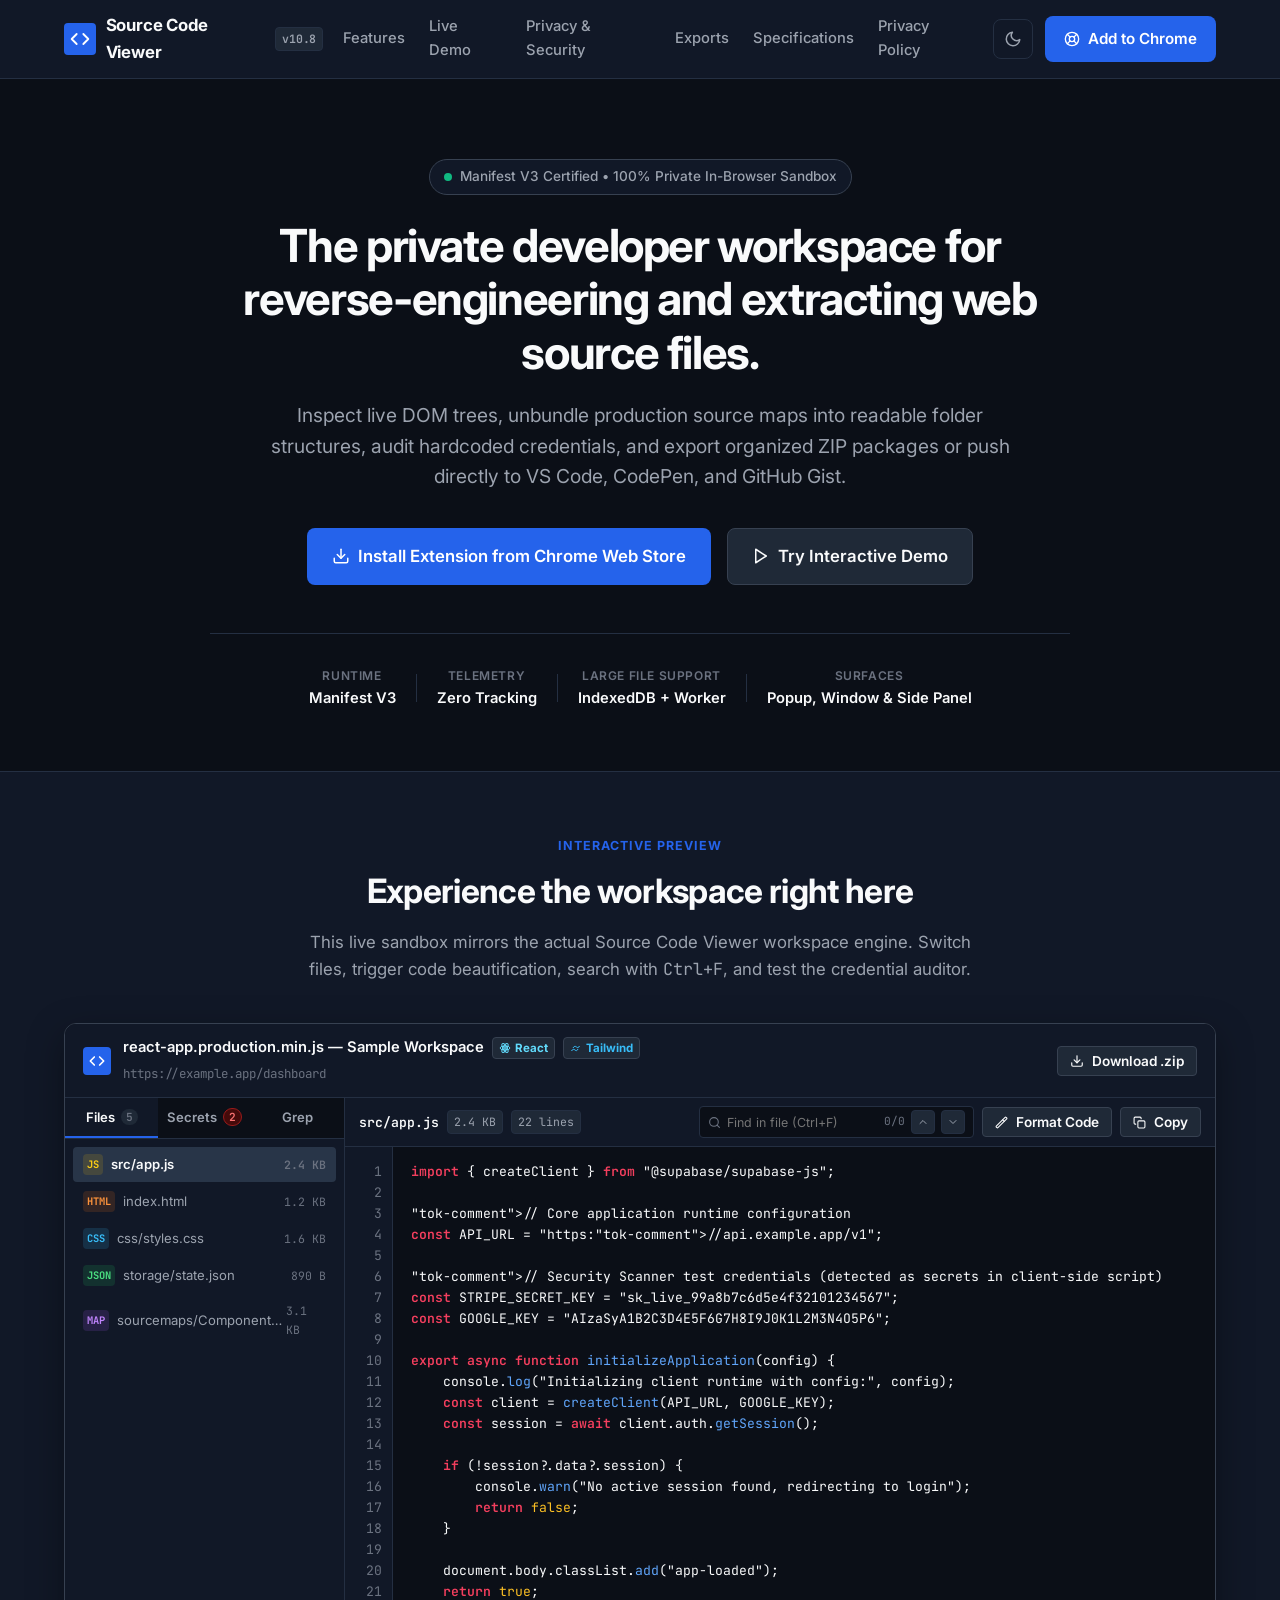
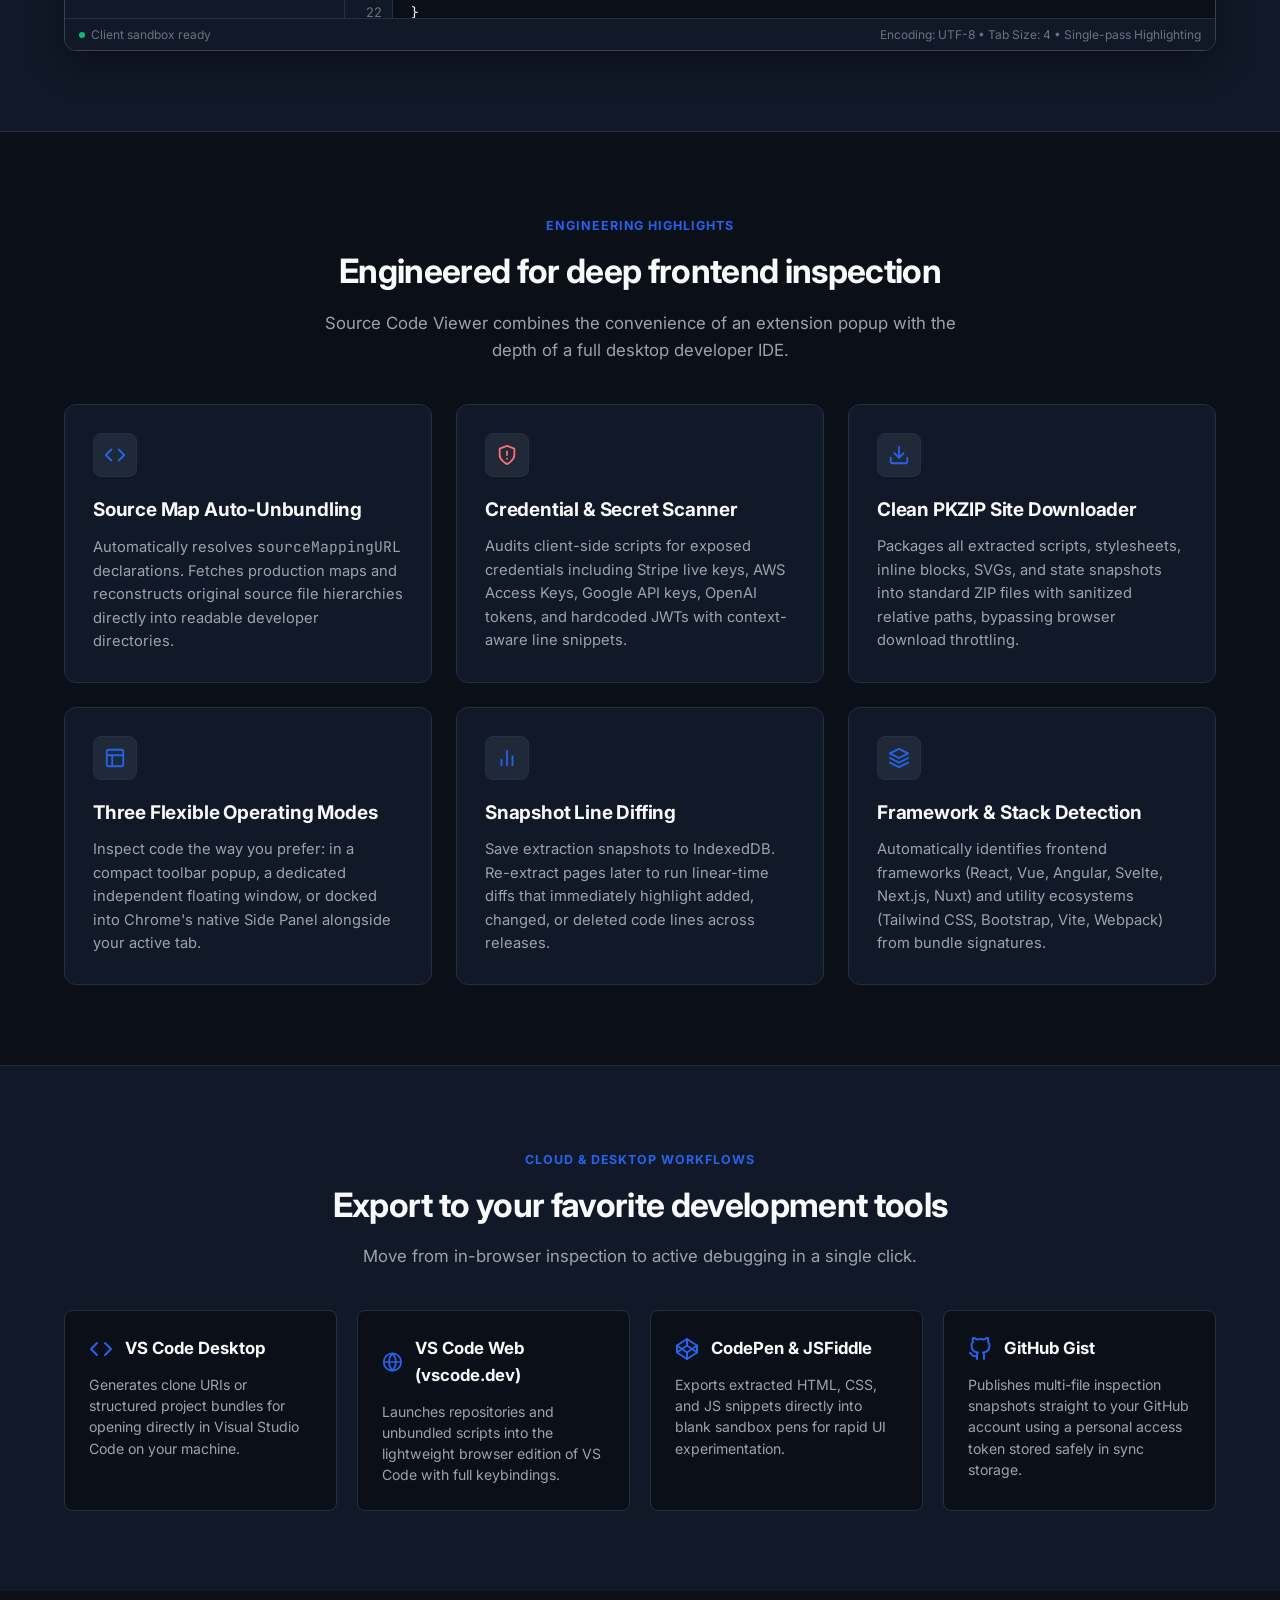
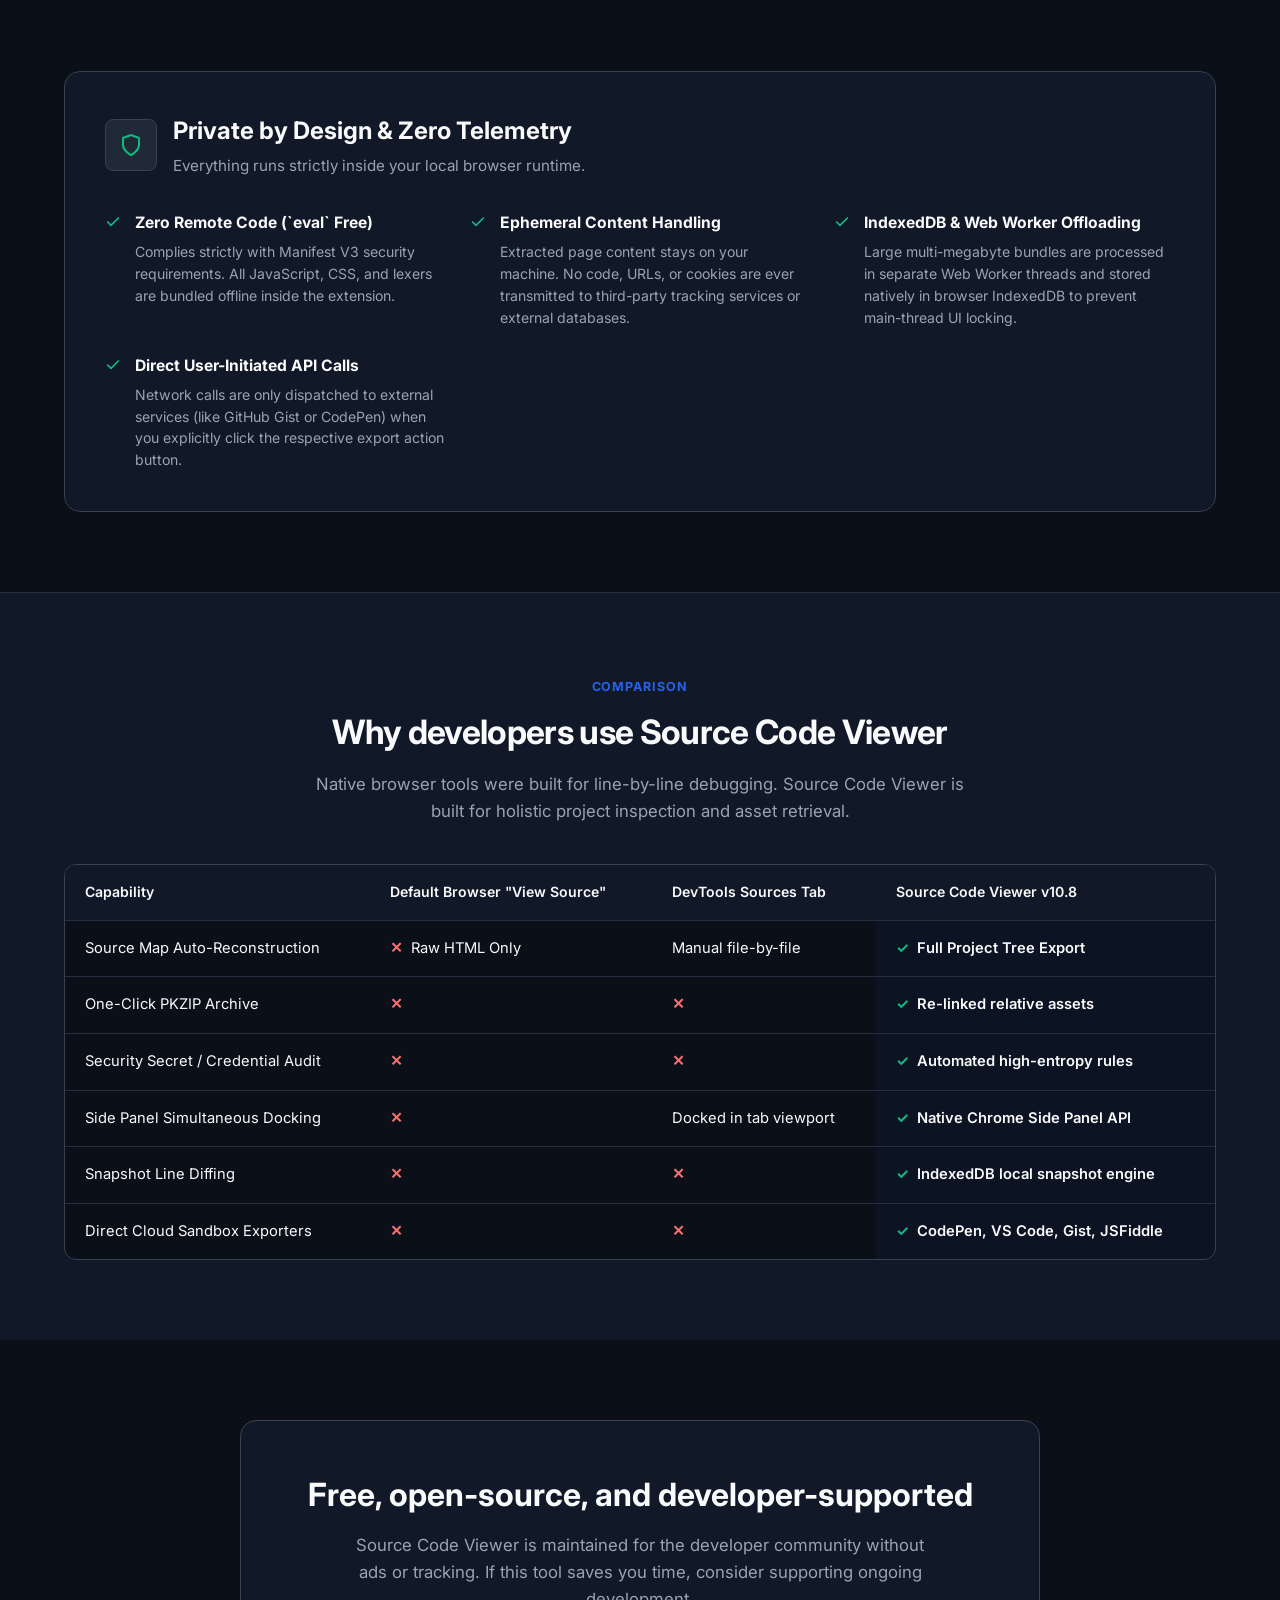
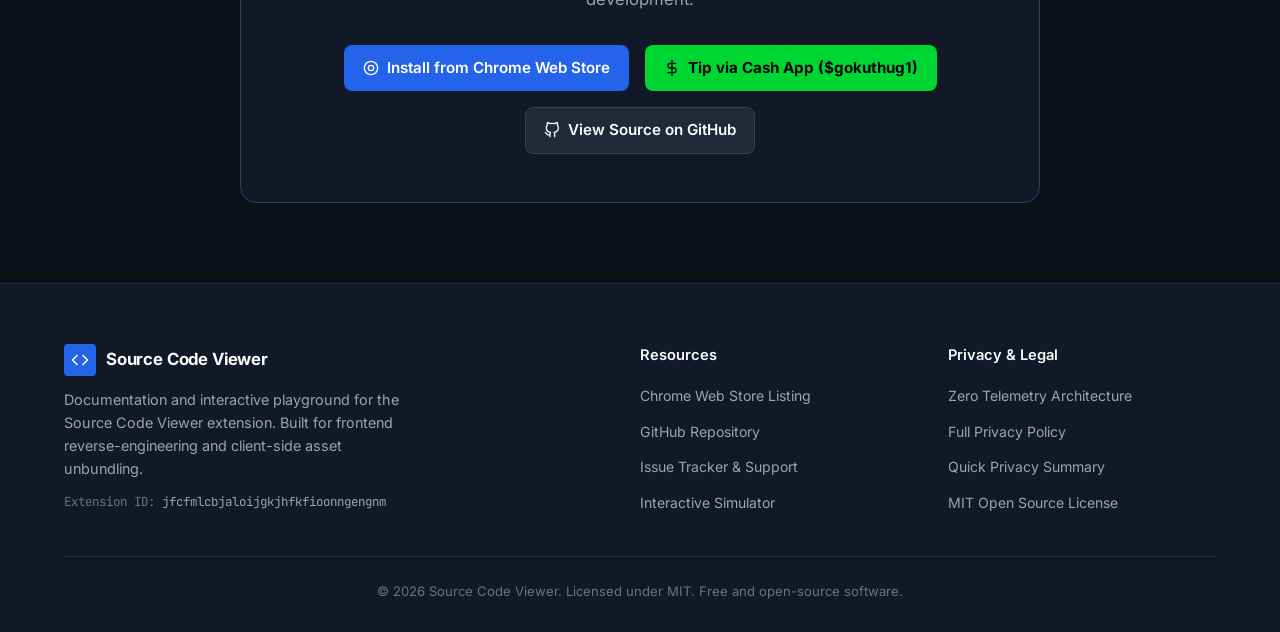
==== commit b7225189: "Update website to v10.8: Peak release, updated assets and privacy documentation" ====
--- a/index.html
+++ b/index.html
@@ -6,7 +6,7 @@
   <title>Source Code Viewer — In-Browser Web Source Inspection & Reverse-Engineering Workspace</title>
   <meta name="description" content="Official website for Source Code Viewer. Inspect, beautify, audit for leaked credentials, reconstruct source maps, and export complete webpage source packages in a private, 100% client-side browser workspace.">
   <link rel="canonical" href="https://gokuthug1.github.io/scv">
-  <link rel="icon" type="image/png" href="images/v.png">
+  <link rel="icon" type="image/png" href="v.png">
 
   <!-- Open Graph & Metadata -->
   <meta property="og:title" content="Source Code Viewer — In-Browser Web Source Inspection & Reverse-Engineering Workspace">
@@ -34,7 +34,7 @@
           </svg>
         </span>
         <span class="brand-text">Source Code Viewer</span>
-        <span class="version-badge">v10.5</span>
+        <span class="version-badge">v10.8</span>
       </a>
 
       <nav class="nav-links" id="primary-nav" aria-label="Main Navigation">
@@ -530,7 +530,7 @@
                 <th scope="col">Capability</th>
                 <th scope="col">Default Browser "View Source"</th>
                 <th scope="col">DevTools Sources Tab</th>
-                <th scope="col" class="highlight-col">Source Code Viewer v10.5</th>
+                <th scope="col" class="highlight-col">Source Code Viewer v10.8</th>
               </tr>
             </thead>
             <tbody>
